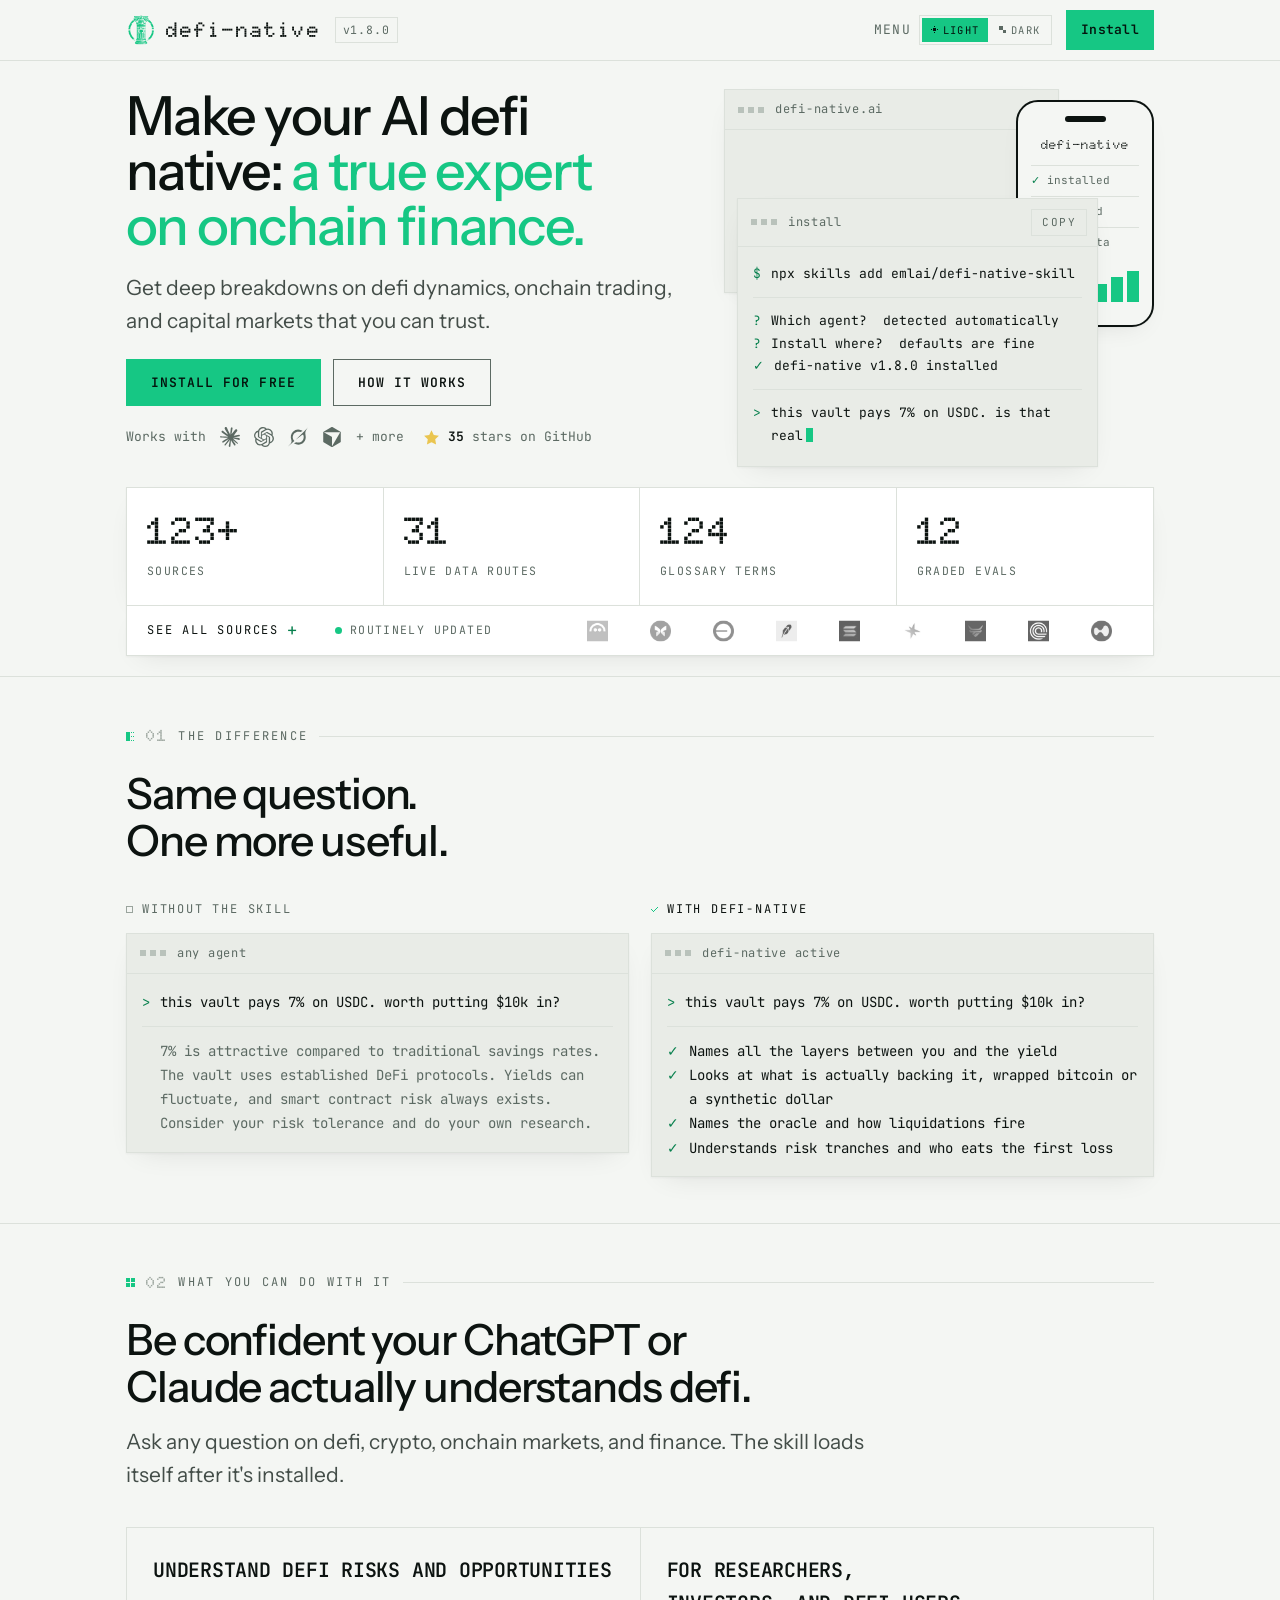
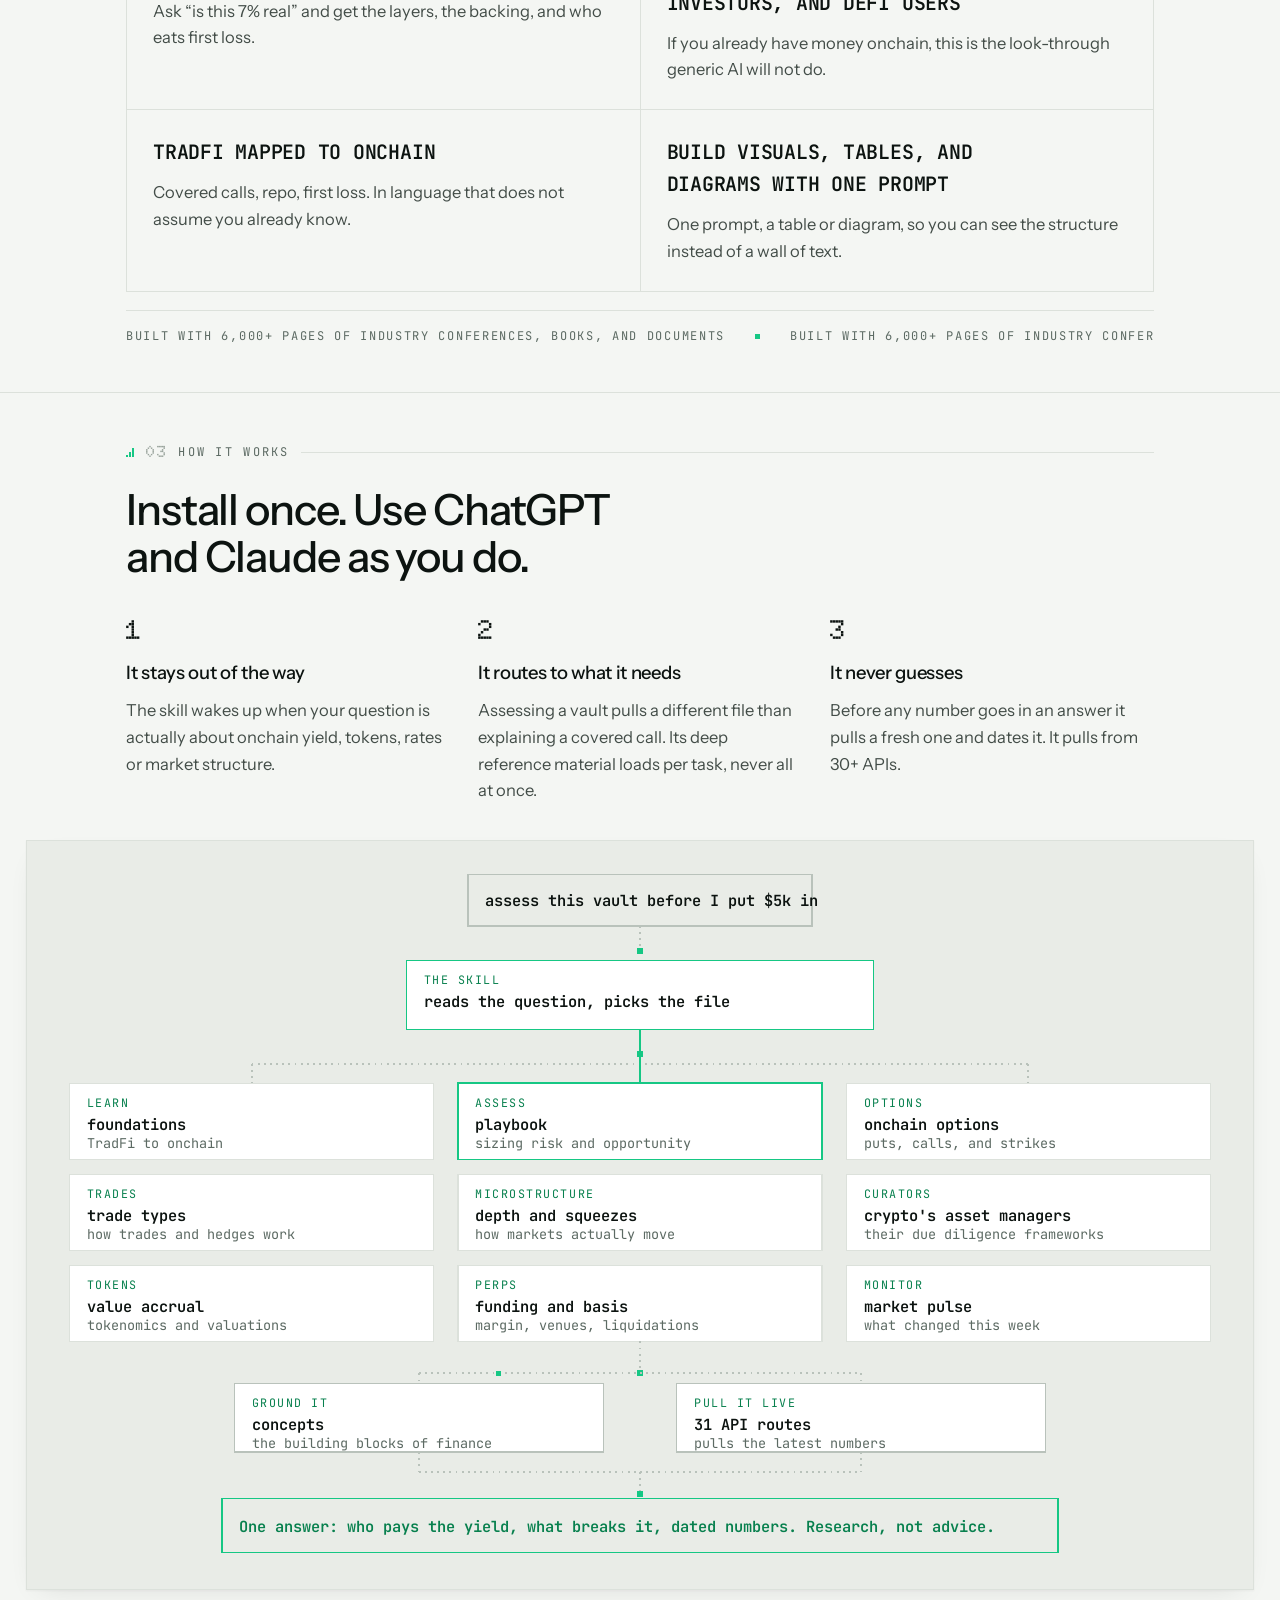
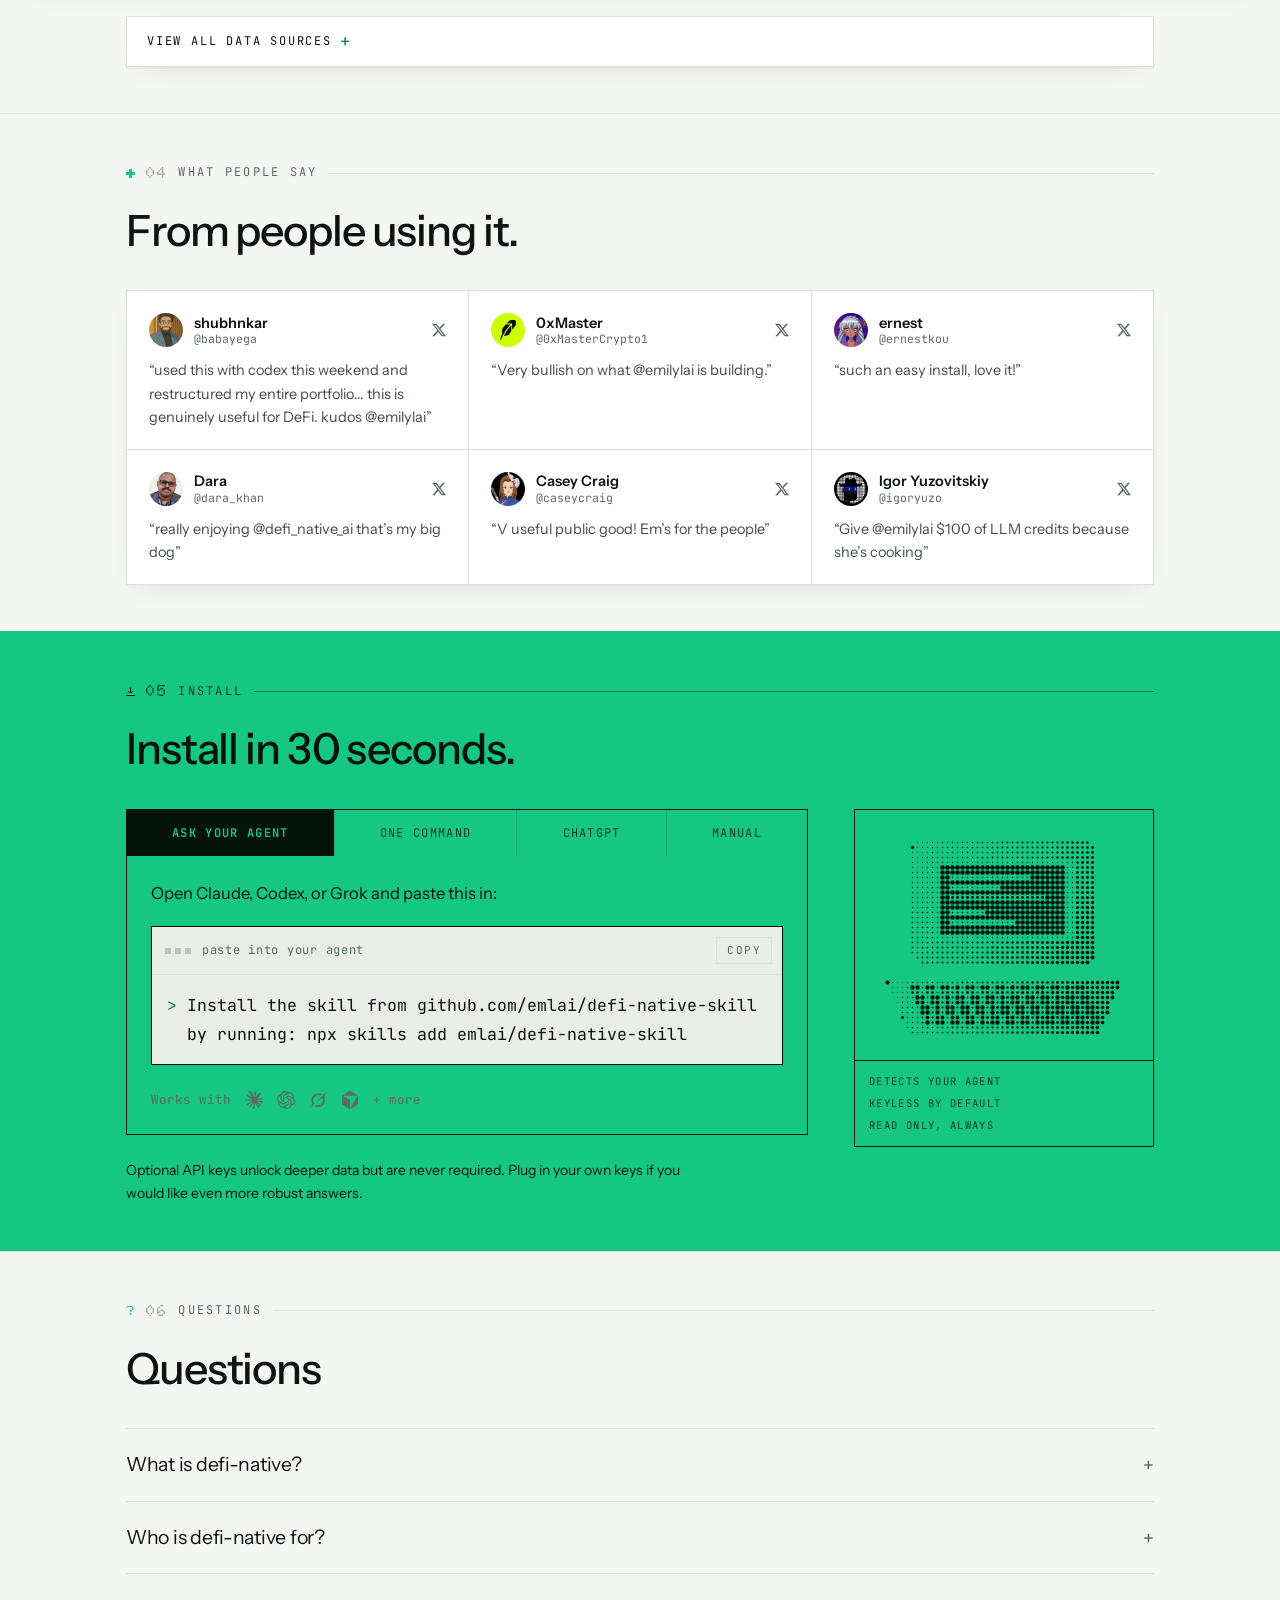
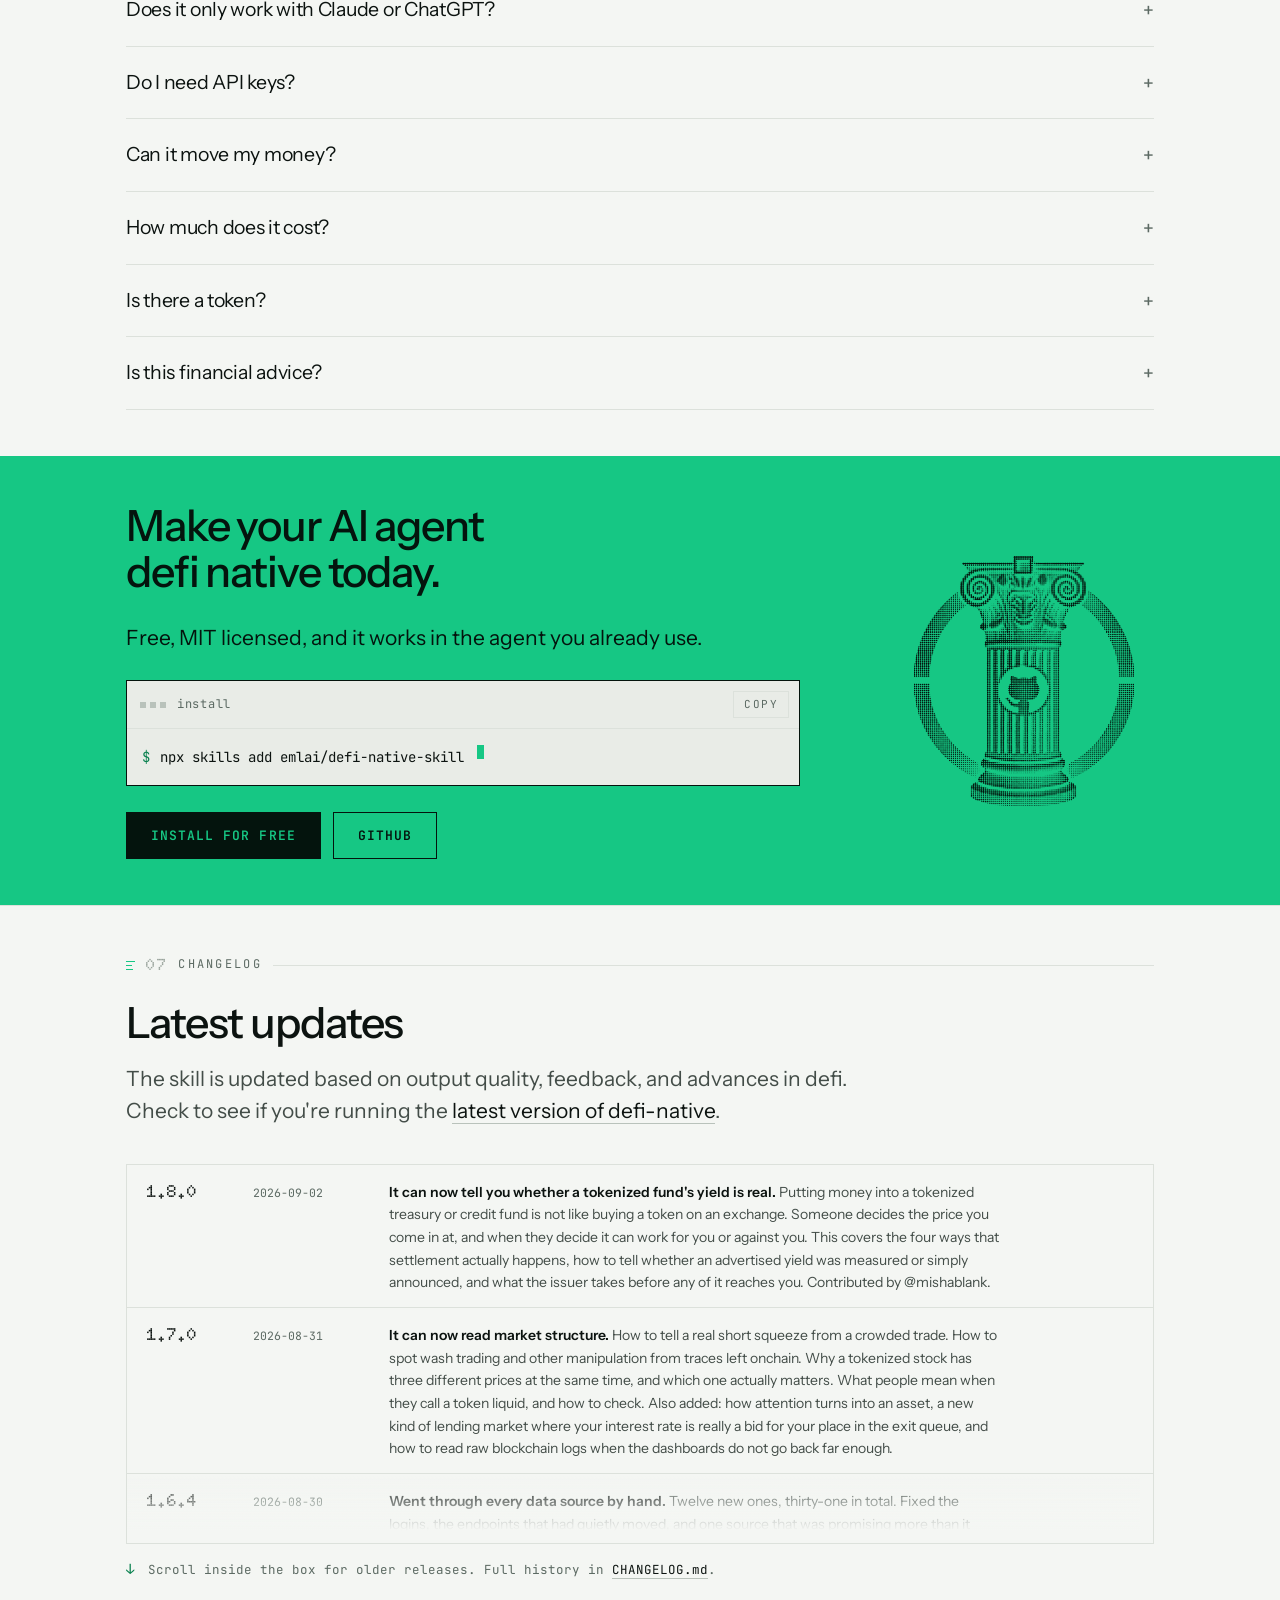
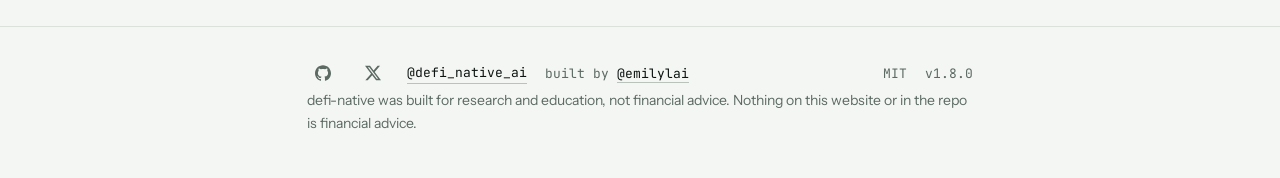
==== site/index.html @ a7ffd4e1 "Site: hero questions swap, benefit cards get their one-liners Typing prompt now cycles: this vault p" ====
<!doctype html>
<html lang="en">
<head>
<meta charset="utf-8">
<meta name="viewport" content="width=device-width, initial-scale=1">
<meta name="color-scheme" content="light dark">
<!-- Google tag (gtag.js) -->
<script async src="https://www.googletagmanager.com/gtag/js?id=G-0Y8X1TGJDD"></script>
<script>
  window.dataLayer = window.dataLayer || [];
  function gtag(){dataLayer.push(arguments);}
  gtag('js', new Date());

  gtag('config', 'G-0Y8X1TGJDD');
</script>

<meta name="theme-color" content="#16C784">
<meta name="description" content="defi-native is a free agent skill that makes any AI an expert on onchain finance and capital markets. It decomposes yield, looks through to real collateral, and dates every number. Works with Claude, Codex, Cursor, Grok and any Agent Skills host.">
<link rel="canonical" href="https://defi-native.ai/">
<link rel="icon" href="assets/favicon-computer.svg" type="image/svg+xml">
<link rel="apple-touch-icon" href="assets/logo-mask-512.png">

<meta property="og:type" content="website">
<meta property="og:url" content="https://defi-native.ai/">
<meta property="og:title" content="defi-native: make your AI a true expert on onchain finance">
<meta property="og:description" content="defi-native is a free agent skill that makes any AI an expert on onchain finance and capital markets. It decomposes yield, looks through to real collateral, and dates every number. Works with Claude, Codex, Cursor, Grok and any Agent Skills host.">
<meta property="og:image" content="https://defi-native.ai/assets/og.png">
<meta property="og:image:width" content="1200">
<meta property="og:image:height" content="630">

<meta name="twitter:card" content="summary_large_image">
<meta name="twitter:site" content="@defi_native_ai">
<meta name="twitter:creator" content="@emilylai">
<meta name="twitter:title" content="defi-native: make your AI a true expert on onchain finance">
<meta name="twitter:description" content="defi-native is a free agent skill that makes any AI an expert on onchain finance and capital markets. It decomposes yield, looks through to real collateral, and dates every number. Works with Claude, Codex, Cursor, Grok and any Agent Skills host.">
<meta name="twitter:image" content="https://defi-native.ai/assets/og.png">

<title>defi-native</title>
<link rel="preconnect" href="https://fonts.googleapis.com">
<link rel="preconnect" href="https://fonts.gstatic.com" crossorigin>
<link rel="stylesheet" href="https://fonts.googleapis.com/css2?family=Doto:wght@600;800;900&family=Instrument+Sans:ital,wght@0,400;0,500;0,600;1,400&family=JetBrains+Mono:wght@400;500;600&display=swap">
</head>
<body>
<link rel="stylesheet" href="assets/site.css?v=274716aa">

<header class="bar" id="top">
  <div class="frame bar-in">
    <a href="#top" class="brand">
      <span class="brandmark" aria-hidden="true"></span>
      <span class="wordmark">defi-native</span>
    </a>
    <span class="vtag num">v1.8.0</span>
    <nav>
      <div class="menu-wrap">
        <button type="button" class="menubtn" aria-expanded="false" aria-controls="sitemenu">Menu</button>
        <div class="menu-panel" id="sitemenu" hidden>
          <a class="mlink" href="#how">About</a>
          <a class="mlink" href="update/">Update</a>
          <a class="mlink" href="#faq">FAQ</a>
          <a class="mlink" href="#faq-token">Token</a>
          <div class="menu-theme"><div class="theme" role="group" aria-label="Colour theme">
        <button type="button" data-theme-set="light" aria-pressed="true" aria-label="Light theme" title="Light theme">
          <svg class="sw" width="7" height="7" viewBox="0 0 7 7" aria-hidden="true" shape-rendering="crispEdges"><rect x="2" y="2" width="3" height="3"></rect><rect x="0" y="3" width="1" height="1"></rect><rect x="6" y="3" width="1" height="1"></rect><rect x="3" y="0" width="1" height="1"></rect><rect x="3" y="6" width="1" height="1"></rect></svg>
          <span class="lbl">Light</span>
        </button>
        <button type="button" data-theme-set="dark" aria-pressed="false" aria-label="Dark theme" title="Dark theme">
          <svg class="sw" width="7" height="7" viewBox="0 0 7 7" aria-hidden="true" shape-rendering="crispEdges"><rect x="0" y="0" width="4" height="4"></rect><rect x="4" y="4" width="3" height="3"></rect></svg>
          <span class="lbl">Dark</span>
        </button>
      </div></div>
          <div class="menu-icons">
          <a href="https://x.com/defi_native_ai" class="iconlink" aria-label="defi-native on X" title="X"><svg viewBox="0 0 24 24" aria-hidden="true"><path d="M18.901 1.153h3.68l-8.04 9.19L24 22.846h-7.406l-5.8-7.584-6.638 7.584H.474l8.6-9.83L0 1.154h7.594l5.243 6.932ZM17.61 20.644h2.039L6.486 3.24H4.298Z"/></svg></a>
          <a href="https://github.com/emlai/defi-native-skill" class="iconlink" aria-label="GitHub repository" title="GitHub"><svg viewBox="0 0 24 24" aria-hidden="true"><path d="M12 .297c-6.63 0-12 5.373-12 12 0 5.303 3.438 9.8 8.205 11.385.6.113.82-.258.82-.577 0-.285-.01-1.04-.015-2.04-3.338.724-4.042-1.61-4.042-1.61C4.422 18.07 3.633 17.7 3.633 17.7c-1.087-.744.084-.729.084-.729 1.205.084 1.838 1.236 1.838 1.236 1.07 1.835 2.809 1.305 3.495.998.108-.776.417-1.305.76-1.605-2.665-.3-5.466-1.332-5.466-5.93 0-1.31.465-2.38 1.235-3.22-.135-.303-.54-1.523.105-3.176 0 0 1.005-.322 3.3 1.23.96-.267 1.98-.399 3-.405 1.02.006 2.04.138 3 .405 2.28-1.552 3.285-1.23 3.285-1.23.645 1.653.24 2.873.12 3.176.765.84 1.23 1.91 1.23 3.22 0 4.61-2.805 5.625-5.475 5.92.42.36.81 1.096.81 2.22 0 1.606-.015 2.896-.015 3.286 0 .315.21.69.825.57C20.565 22.092 24 17.592 24 12.297c0-6.627-5.373-12-12-12"/></svg></a>
          <a href="https://app.uniswap.org/swap?chain=base&amp;outputCurrency=0xAd46308a6f6999BaCc099F3029B77c352E772ba3" class="iconlink" aria-label="Buy $defi-native on Uniswap" title="Buy on Uniswap"><img src="assets/logos/uniswap.png" alt=""></a>
        </div>
        </div>
      </div>
      <div class="theme" role="group" aria-label="Colour theme">
        <button type="button" data-theme-set="light" aria-pressed="true" aria-label="Light theme" title="Light theme">
          <svg class="sw" width="7" height="7" viewBox="0 0 7 7" aria-hidden="true" shape-rendering="crispEdges"><rect x="2" y="2" width="3" height="3"></rect><rect x="0" y="3" width="1" height="1"></rect><rect x="6" y="3" width="1" height="1"></rect><rect x="3" y="0" width="1" height="1"></rect><rect x="3" y="6" width="1" height="1"></rect></svg>
          <span class="lbl">Light</span>
        </button>
        <button type="button" data-theme-set="dark" aria-pressed="false" aria-label="Dark theme" title="Dark theme">
          <svg class="sw" width="7" height="7" viewBox="0 0 7 7" aria-hidden="true" shape-rendering="crispEdges"><rect x="0" y="0" width="4" height="4"></rect><rect x="4" y="4" width="3" height="3"></rect></svg>
          <span class="lbl">Dark</span>
        </button>
      </div>
      <a href="#install" class="cta">Install</a>
    </nav>
  </div>
</header>

<main>

  <!-- ================= HERO ================= -->
  <section class="hero flush">
    <div class="frame hero-grid">
      <div class="hero-copy">
        <h1>Make your AI defi native: <em>a true expert on onchain finance.</em></h1>

        <p class="lede">Get deep breakdowns on defi dynamics, onchain trading, and capital markets that you can trust.</p>

        <div class="cta-row">
          <a href="#install" class="btn">Install for free</a>
          <a href="#compare" class="btn ghost">How it works</a>
        </div>

        <div class="compat compat-row" aria-label="Works with Claude, OpenAI, Grok, Cursor, and more"><span class="compat-lbl">Works with</span><svg viewBox="0 0 24 24" role="img" aria-label="Claude"><title>Claude</title><path d="m4.7144 15.9555 4.7174-2.6471.079-.2307-.079-.1275h-.2307l-.7893-.0486-2.6956-.0729-2.3375-.0971-2.2646-.1214-.5707-.1215-.5343-.7042.0546-.3522.4797-.3218.686.0608 1.5179.1032 2.2767.1578 1.6514.0972 2.4468.255h.3886l.0546-.1579-.1336-.0971-.1032-.0972L6.973 9.8356l-2.55-1.6879-1.3356-.9714-.7225-.4918-.3643-.4614-.1578-1.0078.6557-.7225.8803.0607.2246.0607.8925.686 1.9064 1.4754 2.4893 1.8336.3643.3035.1457-.1032.0182-.0728-.164-.2733-1.3539-2.4467-1.445-2.4893-.6435-1.032-.17-.6194c-.0607-.255-.1032-.4674-.1032-.7285L6.287.1335 6.6997 0l.9957.1336.419.3642.6192 1.4147 1.0018 2.2282 1.5543 3.0296.4553.8985.2429.8318.091.255h.1579v-.1457l.1275-1.706.2368-2.0947.2307-2.6957.0789-.7589.3764-.9107.7468-.4918.5828.2793.4797.686-.0668.4433-.2853 1.8517-.5586 2.9021-.3643 1.9429h.2125l.2429-.2429.9835-1.3053 1.6514-2.0643.7286-.8196.85-.9046.5464-.4311h1.0321l.759 1.1293-.34 1.1657-1.0625 1.3478-.8804 1.1414-1.2628 1.7-.7893 1.36.0729.1093.1882-.0183 2.8535-.607 1.5421-.2794 1.8396-.3157.8318.3886.091.3946-.3278.8075-1.967.4857-2.3072.4614-3.4364.8136-.0425.0304.0486.0607 1.5482.1457.6618.0364h1.621l3.0175.2247.7892.522.4736.6376-.079.4857-1.2142.6193-1.6393-.3886-3.825-.9107-1.3113-.3279h-.1822v.1093l1.0929 1.0686 2.0035 1.8092 2.5075 2.3314.1275.5768-.3218.4554-.34-.0486-2.2039-1.6575-.85-.7468-1.9246-1.621h-.1275v.17l.4432.6496 2.3436 3.5214.1214 1.0807-.17.3521-.6071.2125-.6679-.1214-1.3721-1.9246L14.38 17.959l-1.1414-1.9428-.1397.079-.674 7.2552-.3156.3703-.7286.2793-.6071-.4614-.3218-.7468.3218-1.4753.3886-1.9246.3157-1.53.2853-1.9004.17-.6314-.0121-.0425-.1397.0182-1.4328 1.9672-2.1796 2.9446-1.7243 1.8456-.4128.164-.7164-.3704.0667-.6618.4008-.5889 2.386-3.0357 1.4389-1.882.929-1.0868-.0062-.1579h-.0546l-6.3385 4.1164-1.1293.1457-.4857-.4554.0608-.7467.2307-.2429 1.9064-1.3114Z"/></svg><svg viewBox="0 0 24 24" role="img" aria-label="OpenAI"><title>OpenAI</title><path d="M22.2819 9.8211a5.9847 5.9847 0 0 0-.5157-4.9108 6.0462 6.0462 0 0 0-6.5098-2.9A6.0651 6.0651 0 0 0 4.9807 4.1818a5.9847 5.9847 0 0 0-3.9977 2.9 6.0462 6.0462 0 0 0 .7427 7.0966 5.98 5.98 0 0 0 .511 4.9107 6.051 6.051 0 0 0 6.5146 2.9001A5.9847 5.9847 0 0 0 13.2599 24a6.0557 6.0557 0 0 0 5.7718-4.2058 5.9894 5.9894 0 0 0 3.9977-2.9001 6.0557 6.0557 0 0 0-.7475-7.0729zm-9.022 12.6081a4.4755 4.4755 0 0 1-2.8764-1.0408l.1419-.0804 4.7783-2.7582a.7948.7948 0 0 0 .3927-.6813v-6.7369l2.02 1.1686a.071.071 0 0 1 .038.052v5.5826a4.504 4.504 0 0 1-4.4945 4.4944zm-9.6607-4.1254a4.4708 4.4708 0 0 1-.5346-3.0137l.142.0852 4.783 2.7582a.7712.7712 0 0 0 .7806 0l5.8428-3.3685v2.3324a.0804.0804 0 0 1-.0332.0615L9.74 19.9502a4.4992 4.4992 0 0 1-6.1408-1.6464zM2.3408 7.8956a4.485 4.485 0 0 1 2.3655-1.9728V11.6a.7664.7664 0 0 0 .3879.6765l5.8144 3.3543-2.0201 1.1685a.0757.0757 0 0 1-.071 0l-4.8303-2.7865A4.504 4.504 0 0 1 2.3408 7.872zm16.5963 3.8558L13.1038 8.364 15.1192 7.2a.0757.0757 0 0 1 .071 0l4.8303 2.7913a4.4944 4.4944 0 0 1-.6765 8.1042v-5.6772a.79.79 0 0 0-.407-.667zm2.0107-3.0231l-.142-.0852-4.7735-2.7818a.7759.7759 0 0 0-.7854 0L9.409 9.2297V6.8974a.0662.0662 0 0 1 .0284-.0615l4.8303-2.7866a4.4992 4.4992 0 0 1 6.6802 4.66zM8.3065 12.863l-2.02-1.1638a.0804.0804 0 0 1-.038-.0567V6.0742a4.4992 4.4992 0 0 1 7.3757-3.4537l-.142.0805L8.704 5.459a.7948.7948 0 0 0-.3927.6813zm1.0976-2.3654l2.602-1.4998 2.6069 1.4998v2.9994l-2.5974 1.4997-2.6067-1.4997Z"/></svg><svg viewBox="0 0 24 24" role="img" aria-label="Grok" fill-rule="evenodd"><title>Grok</title><path d="M9.27 15.29l7.978-5.897c.391-.29.95-.177 1.137.272.98 2.369.542 5.215-1.41 7.169-1.951 1.954-4.667 2.382-7.149 1.406l-2.711 1.257c3.889 2.661 8.611 2.003 11.562-.953 2.341-2.344 3.066-5.539 2.388-8.42l.006.007c-.983-4.232.242-5.924 2.75-9.383.06-.082.12-.164.179-.248l-3.301 3.305v-.01L9.267 15.292M7.623 16.723c-2.792-2.67-2.31-6.801.071-9.184 1.761-1.763 4.647-2.483 7.166-1.425l2.705-1.25a7.808 7.808 0 00-1.829-1A8.975 8.975 0 005.984 5.83c-2.533 2.536-3.33 6.436-1.962 9.764 1.022 2.487-.653 4.246-2.34 6.022-.599.63-1.199 1.259-1.682 1.925l7.62-6.815"/></svg><svg viewBox="0 0 24 24" role="img" aria-label="Cursor"><title>Cursor</title><path d="M11.503.131 1.891 5.678a.84.84 0 0 0-.42.726v11.188c0 .3.162.575.42.724l9.609 5.55a1 1 0 0 0 .998 0l9.61-5.55a.84.84 0 0 0 .42-.724V6.404a.84.84 0 0 0-.42-.726L12.497.131a1.01 1.01 0 0 0-.996 0M2.657 6.338h18.55c.263 0 .43.287.297.515L12.23 22.918c-.062.107-.229.064-.229-.06V12.335a.59.59 0 0 0-.295-.51l-9.11-5.257c-.109-.063-.064-.23.061-.23"/></svg><span class="compat-more">+ more</span>
          <a class="stars" href="https://github.com/emlai/defi-native-skill" aria-label="Star history on GitHub">
            <svg viewBox="0 0 24 24" aria-hidden="true"><path d="M12 .587l3.668 7.431 8.2 1.192-5.934 5.787 1.402 8.168L12 19.771l-7.336 3.394 1.402-8.168L.132 9.21l8.2-1.192z"/></svg>
            <span><b class="num" id="gh-stars">35</b> stars on GitHub</span>
          </a>
        </div>
      </div>

      <aside class="hero-visual">
        <div class="scene">
          <div class="browser" aria-hidden="true">
            <div class="b-bar"><span class="term-lights"><i></i><i></i><i></i></span><span class="b-url">defi-native.ai</span></div>
            <div class="b-body">
              <div class="candle-box"><canvas id="candles" aria-label="A pixel candlestick chart"></canvas></div>
              <div class="skel"><i style="width: 58%;"></i><i style="width: 34%;"></i><i style="width: 46%;"></i></div>
            </div>
          </div>
          <div class="phone" aria-hidden="true">
            <div class="p-notch"></div>
            <p class="p-title">defi-native</p>
            <p class="p-row"><span class="k">&check;</span>installed</p>
            <p class="p-row"><span class="k">&check;</span>verified</p>
            <p class="p-row"><span class="k">&check;</span>live data</p>
            <div class="p-spark"><i></i><i></i><i></i><i></i><i></i><i></i><i></i></div>
          </div>
            <div class="term">
              <div class="term-bar">
                <span class="term-lights"><i></i><i></i><i></i></span>
                <span class="term-title">install</span>
                <button type="button" class="copy" data-copy="cmd-hero">Copy</button>
              </div>
              <div class="term-body">
                <p class="tl"><span class="p">$</span><span id="cmd-hero">npx skills add emlai/defi-native-skill</span></p>
                <div class="term-rule"></div>
                <p class="tl"><span class="k">?</span><span>Which agent?  detected automatically</span></p>
                <p class="tl"><span class="k">?</span><span>Install where?  defaults are fine</span></p>
                <p class="tl"><span class="k">&check;</span><span>defi-native v1.8.0 installed</span></p>
                <div class="term-rule"></div>
                <p class="tl wrap typing">
                  <span class="p">&gt;</span>
                  <span class="typed-wrap"><span id="typed" aria-hidden="true"></span><span class="caret" aria-hidden="true"></span></span>
                  <span class="sr-only">Example questions it answers: this vault pays 7% on USDC, is that real; what is actually backing this yield; are onchain options the same as traditional options; and what is actually backing sUSDe.</span>
                </p>
              </div>
            </div>
        </div>
      </aside>
    </div>

    <div class="frame">
      <div class="stats">
        <div class="stat"><div class="v num">123+</div><div class="k">sources</div></div>
        <div class="stat"><div class="v num">31</div><div class="k">live data routes</div></div>
        <div class="stat"><div class="v num">124</div><div class="k">glossary terms</div></div>
        <div class="stat"><div class="v num">12</div><div class="k">graded evals</div></div>
      </div>

      <details class="seeall">
        <summary><span class="sa-label">See all sources</span><span class="live-chip"><i class="live-dot"></i>Routinely updated</span><span class="src-marquee" aria-hidden="true"><span class="src-track"><span class="set"><img src="assets/logos/aave.png" alt=""><img src="assets/logos/morpho.png" alt=""><img src="assets/logos/base.png" alt=""><img src="assets/logos/robinhood.png" alt=""><img src="assets/logos/solana.png" alt=""><img src="assets/logos/spark.png" alt=""><img src="assets/logos/steakhouse.png" alt=""><img src="assets/logos/ondo.png" alt=""><img src="assets/logos/hyperliquid.png" alt=""><img src="assets/logos/ethena.png" alt=""><img src="assets/logos/circle.png" alt=""><img src="assets/logos/securitize.png" alt=""><img src="assets/logos/chainlink.png" alt=""><img src="assets/logos/defillama.png" alt=""></span><span class="set"><img src="assets/logos/aave.png" alt=""><img src="assets/logos/morpho.png" alt=""><img src="assets/logos/base.png" alt=""><img src="assets/logos/robinhood.png" alt=""><img src="assets/logos/solana.png" alt=""><img src="assets/logos/spark.png" alt=""><img src="assets/logos/steakhouse.png" alt=""><img src="assets/logos/ondo.png" alt=""><img src="assets/logos/hyperliquid.png" alt=""><img src="assets/logos/ethena.png" alt=""><img src="assets/logos/circle.png" alt=""><img src="assets/logos/securitize.png" alt=""><img src="assets/logos/chainlink.png" alt=""><img src="assets/logos/defillama.png" alt=""></span></span></span></summary>
        <div class="sw-body">
        <div class="sw-row"><div class="sw-cat">Lending</div><div class="sw-names">Morpho <i>/</i> Aave <i>/</i> Euler <i>/</i> Spark <i>/</i> Compound <i>/</i> Fluid <i>/</i> Silo <i>/</i> Gearbox <i>/</i> Kamino <i>/</i> Liquity V2 <i>/</i> Flex <i>/</i> Term Finance <i>/</i> Loopscale <i>/</i> JustLend</div></div>
        <div class="sw-row"><div class="sw-cat">Curators</div><div class="sw-names">Steakhouse <i>/</i> Gauntlet <i>/</i> Clearstar <i>/</i> MEV Capital <i>/</i> KPK <i>/</i> Sentora <i>/</i> Armitage <i>/</i> Birch Hill <i>/</i> TAU Labs</div></div>
        <div class="sw-row"><div class="sw-cat">Vault infra</div><div class="sw-names">Upshift <i>/</i> Veda <i>/</i> Lagoon <i>/</i> Aera <i>/</i> Enzyme <i>/</i> Yearn <i>/</i> Mellow <i>/</i> Concrete <i>/</i> IPOR</div></div>
        <div class="sw-row"><div class="sw-cat">Real world assets</div><div class="sw-names">Midas <i>/</i> Ondo <i>/</i> Securitize <i>/</i> Franklin Templeton <i>/</i> Superstate <i>/</i> Centrifuge <i>/</i> Grove <i>/</i> Plume <i>/</i> Nest <i>/</i> Spiko <i>/</i> OpenEden <i>/</i> Circle USYC <i>/</i> OnRe <i>/</i> Reserve</div></div>
        <div class="sw-row"><div class="sw-cat">Stablecoins</div><div class="sw-names">Sky <i>/</i> Circle <i>/</i> Ethena <i>/</i> Tether <i>/</i> Resolv <i>/</i> Elixir <i>/</i> Usual <i>/</i> Neutrl <i>/</i> Lido</div></div>
        <div class="sw-row"><div class="sw-cat">Markets</div><div class="sw-names">Pendle <i>/</i> Hyperliquid <i>/</i> Uniswap <i>/</i> Curve <i>/</i> Aerodrome <i>/</i> Derive <i>/</i> Lighter <i>/</i> Maple <i>/</i> GMX <i>/</i> Bebop <i>/</i> Panoptic <i>/</i> Contango <i>/</i> Exponent <i>/</i> 3Jane</div></div>
        <div class="sw-row"><div class="sw-cat">Chains</div><div class="sw-names">Base <i>/</i> Solana <i>/</i> Monad <i>/</i> MegaETH <i>/</i> Robinhood Chain <i>/</i> Flashbots <i>/</i> Titan Builder</div></div>
        <div class="sw-row"><div class="sw-cat">Restaking</div><div class="sw-names">EigenLayer <i>/</i> ether.fi <i>/</i> Symbiotic <i>/</i> Babylon <i>/</i> Kelp</div></div>
        <div class="sw-row"><div class="sw-cat">Bitcoin wrappers</div><div class="sw-names">cbBTC <i>/</i> WBTC <i>/</i> Lombard</div></div>
        <div class="sw-row"><div class="sw-cat">Tokenized equities</div><div class="sw-names">xStocks (Backed) <i>/</i> Alpaca <i>/</i> Robinhood Chain</div></div>
        <div class="sw-row"><div class="sw-cat">Oracles</div><div class="sw-names">Chainlink <i>/</i> Pyth <i>/</i> RedStone <i>/</i> Chronicle <i>/</i> SEDA</div></div>
        <div class="sw-row"><div class="sw-cat">Data</div><div class="sw-names">DefiLlama <i>/</i> vaults.fyi <i>/</i> rwa.xyz <i>/</i> Merkl <i>/</i> Chaos Labs <i>/</i> LlamaRisk <i>/</i> Pharos <i>/</i> Turtle Club</div></div>
          <div class="sw-row"><div class="sw-cat">Academic</div><div class="sw-names">Loss-Versus-Rebalancing (Milionis et al.) <i>/</i> Pump-and-dump research (Kamps &amp; Kleinberg; Dhawan &amp; Putnins) <i>/</i> SEC microcap fraud alerts</div></div>
        <div class="sw-foot"><b>+ many more.</b> New data sources are continually added. Also covered: the ERC-4626 and ERC-7540 vault standards (ethereum.org), staking, agent infrastructure, prime brokers and regulatory primaries.</div>
        
        </div>
      </details>
    </div>
  </section>

  <!-- ================= COMPARE ================= -->
  <section id="compare">
    <div class="frame">
      <div class="eyebrow">
        <svg class="glyph" width="9" height="9" viewBox="0 0 9 9" aria-hidden="true" shape-rendering="crispEdges"><rect x="0" y="0" width="4" height="9"></rect><rect x="5" y="0" width="1" height="1"></rect><rect x="7" y="0" width="1" height="1"></rect><rect x="5" y="4" width="1" height="1"></rect><rect x="7" y="4" width="1" height="1"></rect><rect x="5" y="8" width="1" height="1"></rect><rect x="7" y="8" width="1" height="1"></rect></svg>
        <span class="ix">01</span> The difference <span class="fill"></span>
      </div>

      <div class="head">
        <h2>Same question. <br>One more useful.</h2>
      </div>

      <div class="compare">
        <div>
          <div class="cmp-tag off">
            <svg class="glyph mute" width="7" height="7" viewBox="0 0 7 7" aria-hidden="true" shape-rendering="crispEdges"><rect x="0" y="0" width="7" height="1"></rect><rect x="0" y="6" width="7" height="1"></rect><rect x="0" y="1" width="1" height="5"></rect><rect x="6" y="1" width="1" height="5"></rect></svg>
            Without the skill
          </div>
          <div class="term">
            <div class="term-bar">
              <span class="term-lights"><i></i><i></i><i></i></span>
              <span class="term-title">any agent</span>
            </div>
            <div class="term-body">
              <p class="tl wrap"><span class="p">&gt;</span><span>this vault pays 7% on USDC. worth putting $10k in?</span></p>
              <div class="term-rule"></div>
              <p class="tl wrap soft"><span class="x">&nbsp;</span><span>7% is attractive compared to traditional savings rates. The vault uses established DeFi protocols. Yields can fluctuate, and smart contract risk always exists. Consider your risk tolerance and do your own research.</span></p>
            </div>
          </div>
        </div>

        <div>
          <div class="cmp-tag on">
            <svg class="glyph" width="7" height="7" viewBox="0 0 7 7" aria-hidden="true" shape-rendering="crispEdges"><rect x="0" y="3" width="1" height="1"></rect><rect x="1" y="4" width="1" height="1"></rect><rect x="2" y="5" width="1" height="1"></rect><rect x="3" y="4" width="1" height="1"></rect><rect x="4" y="3" width="1" height="1"></rect><rect x="5" y="2" width="1" height="1"></rect><rect x="6" y="1" width="1" height="1"></rect></svg>
            With defi-native
          </div>
          <div class="term">
            <div class="term-bar">
              <span class="term-lights"><i></i><i></i><i></i></span>
              <span class="term-title">defi-native active</span>
            </div>
            <div class="term-body">
              <p class="tl wrap"><span class="p">&gt;</span><span>this vault pays 7% on USDC. worth putting $10k in?</span></p>
              <div class="term-rule"></div>
              <p class="tl"><span class="k">&check;</span><span>Names all the layers between you and the yield</span></p>
              <p class="tl wrap"><span class="k">&check;</span><span>Looks at what is actually backing it, wrapped bitcoin or a synthetic dollar</span></p>
              <p class="tl wrap"><span class="k">&check;</span><span>Names the oracle and how liquidations fire</span></p>
              <p class="tl wrap"><span class="k">&check;</span><span>Understands risk tranches and who eats the first loss</span></p>
            </div>
          </div>
        </div>
      </div>

      <p class="swipe"><span class="arrow">&#8594;</span> Swipe to compare</p>
    </div>
  </section>

  <!-- ================= CARDS ================= -->
  <section id="does">
    <div class="frame">
      <div class="eyebrow">
        <svg class="glyph" width="9" height="9" viewBox="0 0 9 9" aria-hidden="true" shape-rendering="crispEdges"><rect x="0" y="0" width="4" height="4"></rect><rect x="5" y="0" width="4" height="4"></rect><rect x="0" y="5" width="4" height="4"></rect><rect x="5" y="5" width="4" height="4"></rect></svg>
        <span class="ix">02</span> What you can do with it <span class="fill"></span>
      </div>

      <div class="head">
        <h2>Be confident your ChatGPT or Claude actually understands defi.</h2>
        <p class="lede">Ask any question on defi, crypto, onchain markets, and finance. The skill loads itself after it's installed.</p>
      </div>

      <div class="cards">
        <div class="card">
          <h3>Understand defi risks and opportunities</h3>
          <p>Ask “is this 7% real” and get the layers, the backing, and who eats first loss.</p>
        </div>
        <div class="card">
          <h3>For researchers, investors, and defi users</h3>
          <p>If you already have money onchain, this is the look-through generic AI will not do.</p>
        </div>
        <div class="card">
          <h3>TradFi mapped to onchain</h3>
          <p>Covered calls, repo, first loss. In language that does not assume you already know.</p>
        </div>
        <div class="card">
          <h3>Build visuals, tables, and diagrams with one prompt</h3>
          <p>One prompt, a table or diagram, so you can see the structure instead of a wall of text.</p>
        </div>
      </div>

      <div class="built-marquee" aria-label="Built with 6,000+ pages of industry conferences, books, and documents">
        <span class="bm-track"><span class="set"><span>Built with 6,000+ pages of industry conferences, books, and documents</span><i></i><span>Built with 6,000+ pages of industry conferences, books, and documents</span><i></i></span><span class="set"><span>Built with 6,000+ pages of industry conferences, books, and documents</span><i></i><span>Built with 6,000+ pages of industry conferences, books, and documents</span><i></i></span></span>
      </div>
    </div>
  </section>

  <!-- ================= HOW ================= -->
  <section id="how">
    <div class="frame">
      <div class="eyebrow">
        <svg class="glyph" width="9" height="9" viewBox="0 0 9 9" aria-hidden="true" shape-rendering="crispEdges"><rect x="0" y="7" width="2" height="2"></rect><rect x="3" y="4" width="2" height="5"></rect><rect x="6" y="0" width="2" height="9"></rect></svg>
        <span class="ix">03</span> How it works <span class="fill"></span>
      </div>

      <div class="head">
        <h2>Install once. Use ChatGPT and Claude as you do.</h2>
      </div>

      <div class="trio">
        <div>
          <div class="n">1</div>
          <h4>It stays out of the way</h4>
          <p>The skill wakes up when your question is actually about onchain yield, tokens, rates or market structure.</p>
        </div>
        <div>
          <div class="n">2</div>
          <h4>It routes to what it needs</h4>
          <p>Assessing a vault pulls a different file than explaining a covered call. Its deep reference material loads per task, never all at once.</p>
        </div>
        <div>
          <div class="n">3</div>
          <h4>It never guesses</h4>
          <p>Before any number goes in an answer it pulls a fresh one and dates it. It pulls from 30+ APIs.</p>
        </div>
      </div>

      <p class="swipe"><span class="arrow">&#8594;</span> Swipe for the next step</p>
    </div>

    <div class="wide">
      <div class="sch">
        <svg viewBox="0 0 960 566" role="img" aria-label="Routing diagram: a question enters the skill, routes to one of nine reference files, pulls live data, and returns a decomposed dated answer">
          <g id="sch-g"></g>
        </svg>
      </div>
    </div>

    <div class="frame" style="margin-top: 26px;">
      <details class="seeall">
        <summary>View all data sources</summary>
        <div class="sw-body">
        <div class="sw-row"><div class="sw-cat">Lending</div><div class="sw-names">Morpho <i>/</i> Aave <i>/</i> Euler <i>/</i> Spark <i>/</i> Compound <i>/</i> Fluid <i>/</i> Silo <i>/</i> Gearbox <i>/</i> Kamino <i>/</i> Liquity V2 <i>/</i> Flex <i>/</i> Term Finance <i>/</i> Loopscale <i>/</i> JustLend</div></div>
        <div class="sw-row"><div class="sw-cat">Curators</div><div class="sw-names">Steakhouse <i>/</i> Gauntlet <i>/</i> Clearstar <i>/</i> MEV Capital <i>/</i> KPK <i>/</i> Sentora <i>/</i> Armitage <i>/</i> Birch Hill <i>/</i> TAU Labs</div></div>
        <div class="sw-row"><div class="sw-cat">Vault infra</div><div class="sw-names">Upshift <i>/</i> Veda <i>/</i> Lagoon <i>/</i> Aera <i>/</i> Enzyme <i>/</i> Yearn <i>/</i> Mellow <i>/</i> Concrete <i>/</i> IPOR</div></div>
        <div class="sw-row"><div class="sw-cat">Real world assets</div><div class="sw-names">Midas <i>/</i> Ondo <i>/</i> Securitize <i>/</i> Franklin Templeton <i>/</i> Superstate <i>/</i> Centrifuge <i>/</i> Grove <i>/</i> Plume <i>/</i> Nest <i>/</i> Spiko <i>/</i> OpenEden <i>/</i> Circle USYC <i>/</i> OnRe <i>/</i> Reserve</div></div>
        <div class="sw-row"><div class="sw-cat">Stablecoins</div><div class="sw-names">Sky <i>/</i> Circle <i>/</i> Ethena <i>/</i> Tether <i>/</i> Resolv <i>/</i> Elixir <i>/</i> Usual <i>/</i> Neutrl <i>/</i> Lido</div></div>
        <div class="sw-row"><div class="sw-cat">Markets</div><div class="sw-names">Pendle <i>/</i> Hyperliquid <i>/</i> Uniswap <i>/</i> Curve <i>/</i> Aerodrome <i>/</i> Derive <i>/</i> Lighter <i>/</i> Maple <i>/</i> GMX <i>/</i> Bebop <i>/</i> Panoptic <i>/</i> Contango <i>/</i> Exponent <i>/</i> 3Jane</div></div>
        <div class="sw-row"><div class="sw-cat">Chains</div><div class="sw-names">Base <i>/</i> Solana <i>/</i> Monad <i>/</i> MegaETH <i>/</i> Robinhood Chain <i>/</i> Flashbots <i>/</i> Titan Builder</div></div>
        <div class="sw-row"><div class="sw-cat">Restaking</div><div class="sw-names">EigenLayer <i>/</i> ether.fi <i>/</i> Symbiotic <i>/</i> Babylon <i>/</i> Kelp</div></div>
        <div class="sw-row"><div class="sw-cat">Bitcoin wrappers</div><div class="sw-names">cbBTC <i>/</i> WBTC <i>/</i> Lombard</div></div>
        <div class="sw-row"><div class="sw-cat">Tokenized equities</div><div class="sw-names">xStocks (Backed) <i>/</i> Alpaca <i>/</i> Robinhood Chain</div></div>
        <div class="sw-row"><div class="sw-cat">Oracles</div><div class="sw-names">Chainlink <i>/</i> Pyth <i>/</i> RedStone <i>/</i> Chronicle <i>/</i> SEDA</div></div>
        <div class="sw-row"><div class="sw-cat">Data</div><div class="sw-names">DefiLlama <i>/</i> vaults.fyi <i>/</i> rwa.xyz <i>/</i> Merkl <i>/</i> Chaos Labs <i>/</i> LlamaRisk <i>/</i> Pharos <i>/</i> Turtle Club</div></div>
          <div class="sw-row"><div class="sw-cat">Academic</div><div class="sw-names">Loss-Versus-Rebalancing (Milionis et al.) <i>/</i> Pump-and-dump research (Kamps &amp; Kleinberg; Dhawan &amp; Putnins) <i>/</i> SEC microcap fraud alerts</div></div>
        <div class="sw-foot"><b>+ many more.</b> New data sources are continually added. Also covered: the ERC-4626 and ERC-7540 vault standards (ethereum.org), staking, agent infrastructure, prime brokers and regulatory primaries.</div>
        
        </div>
      </details>
    </div>
  </section>

  <!-- ================= VOICES ================= -->
  <section id="voices">
    <div class="frame">
      <div class="eyebrow">
        <svg class="glyph" width="9" height="9" viewBox="0 0 9 9" aria-hidden="true" shape-rendering="crispEdges"><rect x="0" y="3" width="9" height="3"></rect><rect x="3" y="0" width="3" height="9"></rect></svg>
        <span class="ix">04</span> What people say <span class="fill"></span>
      </div>

      <div class="head">
        <h2>From people using it.</h2>
      </div>

      <div class="voices">
        <div class="voice">
          <span class="v-head"><img src="assets/avatars/babayega.jpg" alt="" loading="lazy"><span class="v-who"><b>shubhnkar</b><i>@babayega</i></span><svg viewBox="0 0 24 24" aria-hidden="true"><path d="M18.901 1.153h3.68l-8.04 9.19L24 22.846h-7.406l-5.8-7.584-6.638 7.584H.474l8.6-9.83L0 1.154h7.594l5.243 6.932ZM17.61 20.644h2.039L6.486 3.24H4.298Z"/></svg></span>
          <p>“used this with codex this weekend and restructured my entire portfolio… this is genuinely useful for DeFi. kudos @emilylai”</p>
        </div>
        <div class="voice">
          <span class="v-head"><img src="assets/avatars/0xMasterCrypto1.png" alt="" loading="lazy"><span class="v-who"><b>0xMaster</b><i>@0xMasterCrypto1</i></span><svg viewBox="0 0 24 24" aria-hidden="true"><path d="M18.901 1.153h3.68l-8.04 9.19L24 22.846h-7.406l-5.8-7.584-6.638 7.584H.474l8.6-9.83L0 1.154h7.594l5.243 6.932ZM17.61 20.644h2.039L6.486 3.24H4.298Z"/></svg></span>
          <p>“Very bullish on what @emilylai is building.”</p>
        </div>
        <div class="voice">
          <span class="v-head"><img src="assets/avatars/ernestkou.jpg" alt="" loading="lazy"><span class="v-who"><b>ernest</b><i>@ernestkou</i></span><svg viewBox="0 0 24 24" aria-hidden="true"><path d="M18.901 1.153h3.68l-8.04 9.19L24 22.846h-7.406l-5.8-7.584-6.638 7.584H.474l8.6-9.83L0 1.154h7.594l5.243 6.932ZM17.61 20.644h2.039L6.486 3.24H4.298Z"/></svg></span>
          <p>“such an easy install, love it!”</p>
        </div>
        <div class="voice">
          <span class="v-head"><img src="assets/avatars/dara_khan.jpg" alt="" loading="lazy"><span class="v-who"><b>Dara</b><i>@dara_khan</i></span><svg viewBox="0 0 24 24" aria-hidden="true"><path d="M18.901 1.153h3.68l-8.04 9.19L24 22.846h-7.406l-5.8-7.584-6.638 7.584H.474l8.6-9.83L0 1.154h7.594l5.243 6.932ZM17.61 20.644h2.039L6.486 3.24H4.298Z"/></svg></span>
          <p>“really enjoying @defi_native_ai that’s my big dog”</p>
        </div>
        <div class="voice">
          <span class="v-head"><img src="assets/avatars/caseycraig.jpg" alt="" loading="lazy"><span class="v-who"><b>Casey Craig</b><i>@caseycraig</i></span><svg viewBox="0 0 24 24" aria-hidden="true"><path d="M18.901 1.153h3.68l-8.04 9.19L24 22.846h-7.406l-5.8-7.584-6.638 7.584H.474l8.6-9.83L0 1.154h7.594l5.243 6.932ZM17.61 20.644h2.039L6.486 3.24H4.298Z"/></svg></span>
          <p>“V useful public good! Em’s for the people”</p>
        </div>
        <div class="voice">
          <span class="v-head"><img src="assets/avatars/igoryuzo.jpg" alt="" loading="lazy"><span class="v-who"><b>Igor Yuzovitskiy</b><i>@igoryuzo</i></span><svg viewBox="0 0 24 24" aria-hidden="true"><path d="M18.901 1.153h3.68l-8.04 9.19L24 22.846h-7.406l-5.8-7.584-6.638 7.584H.474l8.6-9.83L0 1.154h7.594l5.243 6.932ZM17.61 20.644h2.039L6.486 3.24H4.298Z"/></svg></span>
          <p>“Give @emilylai $100 of LLM credits because she’s cooking”</p>
        </div>
      </div>
      <p class="swipe"><span class="arrow">&#8594;</span> Swipe for more</p>
    </div>
  </section>

  <!-- ================= INSTALL ================= -->
  <section id="install" class="field">
    <div class="frame">
      <div class="eyebrow">
        <svg class="glyph" width="9" height="9" viewBox="0 0 9 9" aria-hidden="true" shape-rendering="crispEdges"><rect x="4" y="0" width="1" height="6"></rect><rect x="2" y="4" width="1" height="1"></rect><rect x="3" y="5" width="1" height="1"></rect><rect x="5" y="5" width="1" height="1"></rect><rect x="6" y="4" width="1" height="1"></rect><rect x="0" y="8" width="9" height="1"></rect></svg>
        <span class="ix">05</span> Install <span class="fill"></span>
      </div>

      <div class="head">
        <h2>Install in 30 seconds.</h2>
      </div>

      <div class="field-grid">
        <div>
          <div class="tabs" role="tablist" aria-label="Install method">
            <button type="button" role="tab" aria-selected="true" data-tab="t-ask">Ask your agent</button>
            <button type="button" role="tab" aria-selected="false" data-tab="t-cli">One command</button>
            <button type="button" role="tab" aria-selected="false" data-tab="t-gpt">ChatGPT</button>
            <button type="button" role="tab" aria-selected="false" data-tab="t-man">Manual</button>
          </div>

          <div class="panes">
            <div class="pane" id="t-cli" role="tabpanel">
              <div class="term">
                <div class="term-bar">
                  <span class="term-lights"><i></i><i></i><i></i></span>
                  <span class="term-title">terminal</span>
                  <button type="button" class="copy" data-copy="cmd-cli">Copy</button>
                </div>
                <div class="term-body">
                  <p class="tl"><span class="p">$</span><span id="cmd-cli">npx skills add emlai/defi-native-skill</span></p>
                  <div class="term-rule"></div>
                  <p class="tl"><span class="k">?</span><span>Which agent?  detected automatically</span></p>
                  <p class="tl"><span class="k">?</span><span>Install where?  defaults are fine</span></p>
                  <p class="tl"><span class="k">&check;</span><span>defi-native v1.8.0 installed</span></p>
                  <p class="tl muted"><span class="p">$</span><span>start a new session</span><span class="caret" aria-hidden="true"></span></p>
                </div>
              </div>

              <div class="steps">
                <div class="step">
                  <div class="n">1</div>
                  <h4>Open a terminal, not a chat window</h4>
                  <p>Mac: Cmd+Space, type Terminal, hit Enter. Windows: open PowerShell from the Start menu.</p>
                </div>
                <div class="step">
                  <div class="n">2</div>
                  <h4>Paste the command</h4>
                  <p>It finds your agent and asks where to put things. Take the defaults. If you see <code>command not found: npx</code>, install the LTS build of <a href="https://nodejs.org">Node.js</a> and run it again.</p>
                </div>
                <div class="step">
                  <div class="n">3</div>
                  <h4>Start a new session and ask something</h4>
                  <p>Try &ldquo;what is actually backing sUSDe?&rdquo; The skill loads on its own.</p>
                </div>
              </div>
            </div>

            <div class="pane" id="t-ask" role="tabpanel" data-open="1">
              <p>Open Claude, Codex, or Grok and paste this in:</p>
              <div class="term">
                <div class="term-bar">
                  <span class="term-lights"><i></i><i></i><i></i></span>
                  <span class="term-title">paste into your agent</span>
                  <button type="button" class="copy" data-copy="cmd-ask">Copy</button>
                </div>
                <div class="term-body">
                  <p class="tl wrap"><span class="p">&gt;</span><span id="cmd-ask">Install the skill from github.com/emlai/defi-native-skill by running: npx skills add emlai/defi-native-skill</span></p>
                </div>
              </div>
              <div class="compat compat-row pane-works" aria-label="Works with Claude, OpenAI, Grok, Cursor, and more"><span class="compat-lbl">Works with</span><svg viewBox="0 0 24 24" role="img" aria-label="Claude"><title>Claude</title><path d="m4.7144 15.9555 4.7174-2.6471.079-.2307-.079-.1275h-.2307l-.7893-.0486-2.6956-.0729-2.3375-.0971-2.2646-.1214-.5707-.1215-.5343-.7042.0546-.3522.4797-.3218.686.0608 1.5179.1032 2.2767.1578 1.6514.0972 2.4468.255h.3886l.0546-.1579-.1336-.0971-.1032-.0972L6.973 9.8356l-2.55-1.6879-1.3356-.9714-.7225-.4918-.3643-.4614-.1578-1.0078.6557-.7225.8803.0607.2246.0607.8925.686 1.9064 1.4754 2.4893 1.8336.3643.3035.1457-.1032.0182-.0728-.164-.2733-1.3539-2.4467-1.445-2.4893-.6435-1.032-.17-.6194c-.0607-.255-.1032-.4674-.1032-.7285L6.287.1335 6.6997 0l.9957.1336.419.3642.6192 1.4147 1.0018 2.2282 1.5543 3.0296.4553.8985.2429.8318.091.255h.1579v-.1457l.1275-1.706.2368-2.0947.2307-2.6957.0789-.7589.3764-.9107.7468-.4918.5828.2793.4797.686-.0668.4433-.2853 1.8517-.5586 2.9021-.3643 1.9429h.2125l.2429-.2429.9835-1.3053 1.6514-2.0643.7286-.8196.85-.9046.5464-.4311h1.0321l.759 1.1293-.34 1.1657-1.0625 1.3478-.8804 1.1414-1.2628 1.7-.7893 1.36.0729.1093.1882-.0183 2.8535-.607 1.5421-.2794 1.8396-.3157.8318.3886.091.3946-.3278.8075-1.967.4857-2.3072.4614-3.4364.8136-.0425.0304.0486.0607 1.5482.1457.6618.0364h1.621l3.0175.2247.7892.522.4736.6376-.079.4857-1.2142.6193-1.6393-.3886-3.825-.9107-1.3113-.3279h-.1822v.1093l1.0929 1.0686 2.0035 1.8092 2.5075 2.3314.1275.5768-.3218.4554-.34-.0486-2.2039-1.6575-.85-.7468-1.9246-1.621h-.1275v.17l.4432.6496 2.3436 3.5214.1214 1.0807-.17.3521-.6071.2125-.6679-.1214-1.3721-1.9246L14.38 17.959l-1.1414-1.9428-.1397.079-.674 7.2552-.3156.3703-.7286.2793-.6071-.4614-.3218-.7468.3218-1.4753.3886-1.9246.3157-1.53.2853-1.9004.17-.6314-.0121-.0425-.1397.0182-1.4328 1.9672-2.1796 2.9446-1.7243 1.8456-.4128.164-.7164-.3704.0667-.6618.4008-.5889 2.386-3.0357 1.4389-1.882.929-1.0868-.0062-.1579h-.0546l-6.3385 4.1164-1.1293.1457-.4857-.4554.0608-.7467.2307-.2429 1.9064-1.3114Z"/></svg><svg viewBox="0 0 24 24" role="img" aria-label="OpenAI"><title>OpenAI</title><path d="M22.2819 9.8211a5.9847 5.9847 0 0 0-.5157-4.9108 6.0462 6.0462 0 0 0-6.5098-2.9A6.0651 6.0651 0 0 0 4.9807 4.1818a5.9847 5.9847 0 0 0-3.9977 2.9 6.0462 6.0462 0 0 0 .7427 7.0966 5.98 5.98 0 0 0 .511 4.9107 6.051 6.051 0 0 0 6.5146 2.9001A5.9847 5.9847 0 0 0 13.2599 24a6.0557 6.0557 0 0 0 5.7718-4.2058 5.9894 5.9894 0 0 0 3.9977-2.9001 6.0557 6.0557 0 0 0-.7475-7.0729zm-9.022 12.6081a4.4755 4.4755 0 0 1-2.8764-1.0408l.1419-.0804 4.7783-2.7582a.7948.7948 0 0 0 .3927-.6813v-6.7369l2.02 1.1686a.071.071 0 0 1 .038.052v5.5826a4.504 4.504 0 0 1-4.4945 4.4944zm-9.6607-4.1254a4.4708 4.4708 0 0 1-.5346-3.0137l.142.0852 4.783 2.7582a.7712.7712 0 0 0 .7806 0l5.8428-3.3685v2.3324a.0804.0804 0 0 1-.0332.0615L9.74 19.9502a4.4992 4.4992 0 0 1-6.1408-1.6464zM2.3408 7.8956a4.485 4.485 0 0 1 2.3655-1.9728V11.6a.7664.7664 0 0 0 .3879.6765l5.8144 3.3543-2.0201 1.1685a.0757.0757 0 0 1-.071 0l-4.8303-2.7865A4.504 4.504 0 0 1 2.3408 7.872zm16.5963 3.8558L13.1038 8.364 15.1192 7.2a.0757.0757 0 0 1 .071 0l4.8303 2.7913a4.4944 4.4944 0 0 1-.6765 8.1042v-5.6772a.79.79 0 0 0-.407-.667zm2.0107-3.0231l-.142-.0852-4.7735-2.7818a.7759.7759 0 0 0-.7854 0L9.409 9.2297V6.8974a.0662.0662 0 0 1 .0284-.0615l4.8303-2.7866a4.4992 4.4992 0 0 1 6.6802 4.66zM8.3065 12.863l-2.02-1.1638a.0804.0804 0 0 1-.038-.0567V6.0742a4.4992 4.4992 0 0 1 7.3757-3.4537l-.142.0805L8.704 5.459a.7948.7948 0 0 0-.3927.6813zm1.0976-2.3654l2.602-1.4998 2.6069 1.4998v2.9994l-2.5974 1.4997-2.6067-1.4997Z"/></svg><svg viewBox="0 0 24 24" role="img" aria-label="Grok" fill-rule="evenodd"><title>Grok</title><path d="M9.27 15.29l7.978-5.897c.391-.29.95-.177 1.137.272.98 2.369.542 5.215-1.41 7.169-1.951 1.954-4.667 2.382-7.149 1.406l-2.711 1.257c3.889 2.661 8.611 2.003 11.562-.953 2.341-2.344 3.066-5.539 2.388-8.42l.006.007c-.983-4.232.242-5.924 2.75-9.383.06-.082.12-.164.179-.248l-3.301 3.305v-.01L9.267 15.292M7.623 16.723c-2.792-2.67-2.31-6.801.071-9.184 1.761-1.763 4.647-2.483 7.166-1.425l2.705-1.25a7.808 7.808 0 00-1.829-1A8.975 8.975 0 005.984 5.83c-2.533 2.536-3.33 6.436-1.962 9.764 1.022 2.487-.653 4.246-2.34 6.022-.599.63-1.199 1.259-1.682 1.925l7.62-6.815"/></svg><svg viewBox="0 0 24 24" role="img" aria-label="Cursor"><title>Cursor</title><path d="M11.503.131 1.891 5.678a.84.84 0 0 0-.42.726v11.188c0 .3.162.575.42.724l9.609 5.55a1 1 0 0 0 .998 0l9.61-5.55a.84.84 0 0 0 .42-.724V6.404a.84.84 0 0 0-.42-.726L12.497.131a1.01 1.01 0 0 0-.996 0M2.657 6.338h18.55c.263 0 .43.287.297.515L12.23 22.918c-.062.107-.229.064-.229-.06V12.335a.59.59 0 0 0-.295-.51l-9.11-5.257c-.109-.063-.064-.23.061-.23"/></svg><span class="compat-more">+ more</span></div>
            </div>

            <div class="pane" id="t-gpt" role="tabpanel">
              <p><b>ChatGPT and Codex are different products, and only one of them can install a skill.</b> Codex reads a skills folder on your machine, so the one-command install works there. The ChatGPT chat window has no filesystem, so nothing can be installed into it. You port the skill instead, as a Custom GPT.</p>

              <div class="steps">
                <div class="step">
                  <div class="n">1</div>
                  <h4>Download the skill</h4>
                  <p>Grab the repo as a zip from <a href="https://github.com/emlai/defi-native-skill">GitHub</a> and unzip it, or clone it if you are comfortable with that.</p>
                </div>
                <div class="step">
                  <div class="n">2</div>
                  <h4>Create a Custom GPT</h4>
                  <p>In ChatGPT, open the sidebar, then GPTs, then Create. Give it the name defi-native.</p>
                </div>
                <div class="step">
                  <div class="n">3</div>
                  <h4>Paste the instructions</h4>
                  <p>Copy <code>chatgpt/INSTRUCTIONS.md</code> from the repo into the Instructions box. It is a condensed version of the skill's brain, trimmed to fit the character limit ChatGPT puts on that field.</p>
                </div>
                <div class="step">
                  <div class="n">4</div>
                  <h4>Upload the reference files as Knowledge</h4>
                  <p>Under Knowledge, upload <code>SKILL.md</code>, everything in <code>references/</code>, plus <code>manifest.json</code> and <code>api-routes.json</code>. That is 19 files against ChatGPT's limit of 20. Running <code>python3 scripts/pack_chatgpt.py</code> collects them into one folder for you.</p>
                </div>
                <div class="step">
                  <div class="n">5</div>
                  <h4>Turn on Web Search</h4>
                  <p>Under Capabilities. Without it the skill cannot pull live numbers, and dating every number is half of what it does.</p>
                </div>
              </div>

              <p>A Project works too if you would rather not build a GPT: create one, put the same text in the project instructions and upload the same files. Either way you get the mental models and the discipline. What you do not get is the automatic loading, so say <em>use defi-native</em> when you want it.</p>
            </div>

            <div class="pane" id="t-man" role="tabpanel">
              <p>Clone it and link it in. This is also the install that can keep itself updated.</p>
              <div class="term">
                <div class="term-bar">
                  <span class="term-lights"><i></i><i></i><i></i></span>
                  <span class="term-title">manual install</span>
                  <button type="button" class="copy" data-copy="cmd-man">Copy</button>
                </div>
                <div class="term-body">
                  <p class="tl"><span class="p">$</span><span id="cmd-man">git clone https://github.com/emlai/defi-native-skill.git ~/code/defi-native-skill</span></p>
                  <p class="tl"><span class="p">$</span><span>ln -s ~/code/defi-native-skill ~/.agents/skills/defi-native</span></p>
                </div>
              </div>
              <p><code>~/.agents/skills/</code> is the shared folder most hosts read. Claude Code also reads <code>~/.claude/skills/</code>, so link it into both if you use several agents.</p>
            </div>
          </div>

          <p style="margin-top: 24px; font-size: 14px;">Optional API keys unlock deeper data but are never required. Plug in your own keys if you would like even more robust answers.</p>
        </div>

        <div>
          <div class="machine">
            <canvas id="machine-canvas" aria-label="A halftone illustration of an early desktop computer"></canvas>
            <div class="cap">
              <span>Detects your agent</span>
              <span>Keyless by default</span>
              <span>Read only, always</span>
            </div>
          </div>
        </div>
      </div>
    </div>
  </section>

  <!-- ================= FAQ ================= -->
  <section id="faq">
    <div class="frame">
      <div class="eyebrow">
        <svg class="glyph" width="9" height="9" viewBox="0 0 9 9" aria-hidden="true" shape-rendering="crispEdges"><rect x="1" y="0" width="5" height="1"></rect><rect x="6" y="1" width="1" height="3"></rect><rect x="4" y="4" width="2" height="1"></rect><rect x="4" y="5" width="1" height="1"></rect><rect x="4" y="7" width="1" height="2"></rect><rect x="0" y="1" width="1" height="1"></rect></svg>
        <span class="ix">06</span> Questions <span class="fill"></span>
      </div>

      <div class="head">
        <h2>Questions</h2>
      </div>

      <div class="faq">
        <details>
          <summary>What is defi-native?</summary>
          <div class="a"><p>defi-native is a folder of plain text files you drop into an AI agent to make it expert at one thing: everything onchain finance. It includes specific instructions, reference material, and worked examples. It's free to install and works with any AI.</p></div>
        </details>
        <details>
          <summary>Who is defi-native for?</summary>
          <div class="a">
            <p>defi-native is for:</p>
            <p>1. Anyone who trades onchain and uses defi protocols<br>2. Anyone who wants to learn traditional and onchain finance concepts</p>
          </div>
        </details>
        <details>
          <summary>Does it only work with Claude or ChatGPT?</summary>
          <div class="a"><p>No. Any agent that reads the Agent Skills format: Claude Code, Cursor, Codex, Grok Bot and others.</p><p><a class="btn ghost" href="#install">How to install</a></p></div>
        </details>
        <details>
          <summary>Do I need API keys?</summary>
          <div class="a"><p>No. Everything core runs keyless. Keys buy you deeper data, and the skill will name the one key that would improve the answer in front of you. You can <a href="#install">install in 30 seconds</a>.</p></div>
        </details>
        <details>
          <summary>Can it move my money?</summary>
          <div class="a"><p>No. defi-native was built to help the team understand financial concepts and the latest in defi. It cannot trade for you, does not have access to your wallet, and can never sign, submit or approve a transaction.</p><p>It can be used to help with investment decisions, understanding where the yield comes from, and sizing opportunities.</p></div>
        </details>
        <details>
          <summary>How much does it cost?</summary>
          <div class="a"><p>defi-native is completely free and always will be.</p></div>
        </details>
        <details id="faq-token">
          <summary>Is there a token?</summary>
          <div class="a">
            <p>The <a href="https://bankr.bot/terminal/trade?out=0xad46308a6f6999bacc099f3029b77c352e772ba3&amp;chain=base">Bankr</a> community launched a token based off this AI skill announcement on X. Fees are used to fund the project. Some fees have also been <a href="https://x.com/emilylai/status/2094132631478698379?s=20">airdropped to holders</a>. The defi-native team owns zero tokens.</p>
            <p class="tokenbox">
              <span class="tk">Ticker</span> <b>$defi-native</b>
              <span class="tk">Chain</span> <b>Base</b>
              <span class="tk">Contract</span> <code>0xad46308a6f6999bacc099f3029b77c352e772ba3</code>
            </p>
            <p class="buy-row">
              <a class="buy-btn" href="https://bankr.bot/terminal/trade?out=0xad46308a6f6999bacc099f3029b77c352e772ba3&amp;chain=base"><svg viewBox="0 0 150 150" aria-hidden="true"><path d="M78.3292 71.6875H74.9961V75H78.3292V71.6875Z"/><path d="M111.662 71.6875H108.329V84.9375H104.992V88.25H108.329V98.1875H111.662V88.25H114.983V84.9375H111.662V71.6875Z"/><path d="M124.991 71.6875H121.658V78.3125H118.328V81.625H121.658V98.1875H124.991V81.625H128.321V78.3125H124.991V71.6875Z"/><path d="M124.991 31.9375H108.32V35.25H124.991V31.9375Z"/><path d="M124.993 45.1875H108.324V48.5H124.993V45.1875Z"/><path d="M128.322 38.5625H104.988V41.875H128.322V38.5625Z"/><path d="M74.9972 75H71.6641V78.3125H74.9972V75Z"/><path d="M44.9972 75H41.6641V78.3125H44.9888V81.625H71.662V78.3125H44.9972V75Z"/><path d="M41.6651 71.6875H38.332V75H41.6651V71.6875Z"/><path d="M51.6623 51.8125H44.9961V65.0625H51.6623V51.8125Z"/><path d="M71.6623 51.8125H64.9961V65.0625H71.6623V51.8125Z"/><path d="M78.3296 31.9375H38.3324C30.9696 31.9375 25 37.8702 25 45.1875V84.9375C25 92.2548 30.9696 98.1875 38.3324 98.1875H78.3296C85.6924 98.1875 91.662 92.2548 91.662 84.9375V45.1875C91.662 37.8702 85.6924 31.9375 78.3296 31.9375ZM88.3289 84.9375C88.3289 90.4164 83.8426 94.875 78.3296 94.875H38.3324C32.8195 94.875 28.3331 90.4164 28.3331 84.9375V45.1875C28.3331 39.7086 32.8195 35.25 38.3324 35.25H78.3296C83.8426 35.25 88.3289 39.7086 88.3289 45.1875V84.9375Z"/><path d="M38.3324 111.438H25V114.75H38.3324V111.438Z"/><path d="M134.992 108.125V28.625C134.992 24.9663 132.007 22 128.325 22H21.6662C17.9848 22 15 24.9663 15 28.625V121.375C15 125.034 17.9848 128 21.6662 128H128.325C132.007 128 134.992 125.034 134.992 121.375V108.125ZM18.3331 28.625C18.3331 26.7982 19.828 25.3125 21.6662 25.3125H98.3159V104.813H18.3331V28.625ZM131.659 114.75C131.659 116.577 130.164 118.063 128.325 118.063H21.6662C19.828 118.063 18.3331 116.577 18.3331 114.75V108.125H131.659V114.75ZM131.659 104.813H101.656V25.3125H128.325C130.164 25.3125 131.659 26.7982 131.659 28.625V104.813Z"/></svg>Buy on Bankr</a>
              <a class="buy-btn" href="https://app.uniswap.org/swap?chain=base&amp;outputCurrency=0xAd46308a6f6999BaCc099F3029B77c352E772ba3"><img src="assets/logos/uniswap.png" alt="">Buy on Uniswap</a>
            </p>
            <p>Fees fund the project. Check the contract address before you buy anything. Tickers can be copied; an address cannot.</p>
          </div>
        </details>
        <details>
          <summary>Is this financial advice?</summary>
          <div class="a"><p>No. It produces research, and says so every time. Ask for a pick and you will get one, but only with the full view attached: what has to be true, what breaks it, the total loss case, and the runner up. DeFi has total loss tails and the skill never pretends otherwise.</p></div>
        </details>
      </div>
    </div>
  </section>

  <!-- ================= CLOSE ================= -->
  <section id="close" class="field">
    <div class="frame close-grid">
      <div class="close-copy">
        <h2>Make your AI agent defi native today.</h2>
        <p class="lede">Free, MIT licensed, and it works in the agent you already use.</p>

        <div class="term" style="width: 100%;">
          <div class="term-bar">
            <span class="term-lights"><i></i><i></i><i></i></span>
            <span class="term-title">install</span>
            <button type="button" class="copy" data-copy="cmd-close">Copy</button>
          </div>
          <div class="term-body">
            <p class="tl"><span class="p">$</span><span id="cmd-close">npx skills add emlai/defi-native-skill</span><span class="caret" aria-hidden="true"></span></p>
          </div>
        </div>

        <div class="cta-row" style="margin-bottom: 0;">
          <a href="#install" class="btn">Install for free</a>
          <a href="https://github.com/emlai/defi-native-skill" class="btn ghost">GitHub</a>
        </div>
      </div>

      <div class="close-mark" role="img" aria-label="defi-native mark: a fluted column inside a broken ring"></div>
    </div>
  </section>

  <!-- ================= CHANGELOG ================= -->
  <section id="log">
    <div class="frame">
      <div class="eyebrow">
        <svg class="glyph" width="9" height="9" viewBox="0 0 9 9" aria-hidden="true" shape-rendering="crispEdges"><rect x="0" y="0" width="9" height="1"></rect><rect x="0" y="4" width="6" height="1"></rect><rect x="0" y="8" width="7" height="1"></rect></svg>
        <span class="ix">07</span> Changelog <span class="fill"></span>
      </div>

      <div class="head">
        <h2>Latest updates</h2>
        <p class="lede">The skill is updated based on output quality, feedback, and advances in defi. Check to see if you're running the <a href="update/">latest version of defi-native</a>.</p>
      </div>

      <div class="log-wrap">
      <div class="log">
        <div class="entry current">
          <div class="v num">1.8.0</div><div class="d num">2026-09-02</div>
          <p class="s"><b>It can now tell you whether a tokenized fund's yield is real.</b> Putting money into a tokenized treasury or credit fund is not like buying a token on an exchange. Someone decides the price you come in at, and when they decide it can work for you or against you. This covers the four ways that settlement actually happens, how to tell whether an advertised yield was measured or simply announced, and what the issuer takes before any of it reaches you. Contributed by @mishablank.</p>
        </div>
        <div class="entry">
          <div class="v num">1.7.0</div><div class="d num">2026-08-31</div>
          <p class="s"><b>It can now read market structure.</b> How to tell a real short squeeze from a crowded trade. How to spot wash trading and other manipulation from traces left onchain. Why a tokenized stock has three different prices at the same time, and which one actually matters. What people mean when they call a token liquid, and how to check. Also added: how attention turns into an asset, a new kind of lending market where your interest rate is really a bid for your place in the exit queue, and how to read raw blockchain logs when the dashboards do not go back far enough.</p>
        </div>
        <div class="entry">
          <div class="v num">1.6.4</div><div class="d num">2026-08-30</div>
          <p class="s"><b>Went through every data source by hand.</b> Twelve new ones, thirty-one in total. Fixed the logins, the endpoints that had quietly moved, and one source that was promising more than it could actually answer.</p>
        </div>
        <div class="entry">
          <div class="v num">1.6.3</div><div class="d num">2026-08-30</div>
          <p class="s"><b>Taught it where to look things up.</b> Each kind of question now maps to the right data source, with the common mistakes attached, plus a note on what your own API key would unlock if you have one.</p>
        </div>
        <div class="entry">
          <div class="v num">1.6.2</div><div class="d num">2026-08-30</div>
          <p class="s"><b>No hand-waving in comparisons.</b> Every option it puts in front of you has to show its own numbers, not just the one it recommends. A test enforces it.</p>
        </div>
        <div class="entry">
          <div class="v num">1.6.0</div><div class="d num">2026-08-30</div>
          <p class="s"><b>Options, trades, and how to judge a manager.</b> Three new references: why providing liquidity is really selling an option and what that costs you, how discounted locked-token deals work with three real 2026 examples, and eleven professional curators' published frameworks boiled down to one checklist you can score any manager against.</p>
        </div>
        <div class="entry">
          <div class="v num">1.5.3</div><div class="d num">2026-08-28</div>
          <p class="s"><b>Four different AI models tried to break it.</b> Everything they found got fixed, including a clearinghouse process described in the wrong order and a price that was off by a factor of ten.</p>
        </div>
        <div class="entry">
          <div class="v num">1.5.2</div><div class="d num">2026-08-28</div>
          <p class="s"><b>Caught in real use.</b> One lookup was only returning half of Morpho's vaults, so the skill was silently missing entire sets of positions without saying so.</p>
        </div>
        <div class="entry">
          <div class="v num">1.5.1</div><div class="d num">2026-08-28</div>
          <p class="s"><b>First public release.</b> Tested by running the same questions with and without the skill and comparing, reviewed by independent AI models, and every source checked by hand.</p>
        </div>
      </div>
      </div>

      <p class="log-hint"><span class="arrow">&#8595;</span> Scroll inside the box for older releases. Full history in <a href="https://github.com/emlai/defi-native-skill/blob/main/CHANGELOG.md">CHANGELOG.md</a>.</p>
    </div>
  </section>

  <footer>
    <div class="frame">
      <div class="foot-row">
        <a href="https://github.com/emlai/defi-native-skill" class="iconlink" aria-label="GitHub repository" title="GitHub">
          <svg viewBox="0 0 24 24" aria-hidden="true"><path d="M12 .297c-6.63 0-12 5.373-12 12 0 5.303 3.438 9.8 8.205 11.385.6.113.82-.258.82-.577 0-.285-.01-1.04-.015-2.04-3.338.724-4.042-1.61-4.042-1.61C4.422 18.07 3.633 17.7 3.633 17.7c-1.087-.744.084-.729.084-.729 1.205.084 1.838 1.236 1.838 1.236 1.07 1.835 2.809 1.305 3.495.998.108-.776.417-1.305.76-1.605-2.665-.3-5.466-1.332-5.466-5.93 0-1.31.465-2.38 1.235-3.22-.135-.303-.54-1.523.105-3.176 0 0 1.005-.322 3.3 1.23.96-.267 1.98-.399 3-.405 1.02.006 2.04.138 3 .405 2.28-1.552 3.285-1.23 3.285-1.23.645 1.653.24 2.873.12 3.176.765.84 1.23 1.91 1.23 3.22 0 4.61-2.805 5.625-5.475 5.92.42.36.81 1.096.81 2.22 0 1.606-.015 2.896-.015 3.286 0 .315.21.69.825.57C20.565 22.092 24 17.592 24 12.297c0-6.627-5.373-12-12-12"/></svg>
        </a>
        <a href="https://x.com/defi_native_ai" class="iconlink" aria-label="defi-native on X" title="X">
          <svg viewBox="0 0 24 24" aria-hidden="true"><path d="M18.901 1.153h3.68l-8.04 9.19L24 22.846h-7.406l-5.8-7.584-6.638 7.584H.474l8.6-9.83L0 1.154h7.594l5.243 6.932ZM17.61 20.644h2.039L6.486 3.24H4.298Z"/></svg>
        </a>
        <a href="https://x.com/defi_native_ai">@defi_native_ai</a>
        <span>built by <a href="https://x.com/emilylai">@emilylai</a></span>
        <span class="sp"></span>
        <span>MIT</span>
        <span class="num">v1.8.0</span>
      </div>
      <p class="foot-note">defi-native was built for research and education, not financial advice. Nothing on this website or in the repo is financial advice.</p>
    </div>
  </footer>

</main>

<script src="assets/site.js?v=81ebc871"></script>

</body>
</html>
---- site/assets/site.css ----
/* ============================================================
     defi-native
     Light by default. Dark is opt in through the toggle, which
     stamps data-theme="dark". One green, #16C784, in both themes.
     ============================================================ */

  :root {
    color-scheme: light;

    --ground:  #F4F6F3;
    --sunk:    #E9ECE7;
    --panel:   #FFFFFF;
    --raise:   #FFFFFF;
    --rule:    #DCE1DB;
    --rule-hi: #B9C2BB;
    --ink:     #0C1310;
    --body:    #434D48;
    --dim:     #5C6A63;
    --faint:   #9AA49D;

    --green:     #16C784;
    --green-text: #08804E; /* green as TEXT on light surfaces: 4.59:1 on paper (AA). The candle green stays everywhere else. */
    --on-green:  #04140D;
    --field:     #16C784;
    --field-ink: #04140D;
    /* small mono labels: the brand green only reaches 2.0:1 on this ground,
       so on light they take the ink colour instead of a second green */
    --label:     #0C1310;

    --shadow: 0 1px 2px rgba(12, 19, 16, 0.04), 0 10px 28px -14px rgba(12, 19, 16, 0.12);

    --sans: "Instrument Sans", system-ui, -apple-system, "Helvetica Neue", sans-serif;
    --mono: "JetBrains Mono", ui-monospace, "SF Mono", Menlo, monospace;
    --dot:  "Doto", var(--mono);

    --frame: 1080px;
    --pad: 26px;

    /* the mark as an alpha mask, so CSS tints it to the one green.
       --mark keeps the full halftone for large use. --mark-sm is a thresholded
       silhouette, because a halftone turns to grey haze below about 40px. */
    --mark: url("logo-mask-512.png");
    --mark-sm: url("logo-mask-96.png");
  }

  :root[data-theme="dark"] {
    color-scheme: dark;
    --green-text: #16C784; /* on dark grounds the candle green itself passes (9:1) */

    --ground:  #070A09;
    --sunk:    #040706;
    --panel:   #0B0F0D;
    --raise:   #101512;
    --rule:    #1A211E;
    --rule-hi: #2C3733;
    --ink:     #E9ECE9;
    --body:    #A6AFAA;
    --dim:     #71807A;
    --faint:   #46524E;
    --label:   #16C784;

    --shadow: none;
  }

  * { box-sizing: border-box; }

  body {
    margin: 0;
    background: var(--ground);
    color: var(--body);
    font-family: var(--sans);
    font-size: 17.5px;
    line-height: 1.62;
    -webkit-font-smoothing: antialiased;
    text-rendering: optimizeLegibility;
  }

  .frame { max-width: var(--frame); margin: 0 auto; padding: 0 var(--pad); }
  .wide  { max-width: 1280px; margin: 0 auto; padding: 0 var(--pad); }

  /* ---------- type ---------- */

  h1, h2, h3, h4 { margin: 0; font-weight: 500; text-wrap: balance; color: var(--ink); }

  h1 {
    font-size: clamp(33px, 4.9vw, 54px);
    line-height: 1.02;
    letter-spacing: -0.032em;
    max-width: 21ch;
  }
  h1 em { font-style: normal; color: var(--green); } /* Emily's call: the headline keeps the bright candle green; small green text stays on --green-text */

  h2 {
    font-size: clamp(28px, 3.7vw, 43px);
    line-height: 1.08;
    letter-spacing: -0.026em;
    max-width: 24ch;
  }

  h3 {
    font-family: var(--mono);
    font-size: 12.5px;
    font-weight: 600;
    letter-spacing: 0.14em;
    text-transform: uppercase;
  }

  h4 { font-size: 18.5px; letter-spacing: -0.016em; }

  p { margin: 0; max-width: 62ch; }

  a { color: var(--ink); text-decoration: none; border-bottom: 1px solid var(--rule-hi); transition: color .16s, border-color .16s; }
  a:hover { color: var(--green-text); border-bottom-color: var(--green-text); }
  a:focus-visible, button:focus-visible, summary:focus-visible { outline: 2px solid var(--green); outline-offset: 3px; }
  strong { font-weight: 600; color: var(--ink); }

  .lede { font-size: clamp(18px, 1.7vw, 21px); line-height: 1.55; color: var(--body); max-width: 54ch; }
  .num { font-variant-numeric: tabular-nums; }

  code {
    font-family: var(--mono); font-size: 0.86em;
    color: var(--ink); background: var(--sunk);
    border: 1px solid var(--rule); padding: 1.5px 5px; white-space: nowrap;
  }

  /* ---------- sections ---------- */

  section { padding: 46px 0; border-top: 1px solid var(--rule); }
  section.flush { border-top: 0; }

  .eyebrow {
    display: flex; align-items: center; gap: 11px;
    font-family: var(--mono); font-size: 12px;
    letter-spacing: 0.19em; text-transform: uppercase; color: var(--dim);
    margin-bottom: 22px;
  }
  .eyebrow .fill { flex: 1; height: 1px; background: var(--rule); }
  .eyebrow .ix { font-family: var(--dot); font-weight: 900; font-size: 16px; color: var(--faint); letter-spacing: 0.04em; }

  .glyph { display: block; flex: none; }
  .glyph rect { fill: var(--green); }
  .glyph.mute rect { fill: var(--faint); }

  .head { display: grid; gap: 16px; margin-bottom: 36px; max-width: 62ch; }

  /* ---------- top bar ---------- */

  header.bar {
    position: sticky; top: 0; z-index: 60;
    background: var(--ground);
    border-bottom: 1px solid var(--rule);
  }
  .bar-in { display: flex; align-items: center; gap: 14px; height: 60px; font-family: var(--mono); font-size: 13px; }

  .brand { display: flex; align-items: center; gap: 10px; border: 0; }
  .brandmark {
    width: 30px; height: 30px; flex: none; display: block;
    background: var(--green);
    -webkit-mask-image: var(--mark-sm); mask-image: var(--mark-sm);
    -webkit-mask-size: contain; mask-size: contain;
    -webkit-mask-repeat: no-repeat; mask-repeat: no-repeat;
    -webkit-mask-position: center; mask-position: center;
  }
  .wordmark { font-family: var(--dot); font-weight: 900; font-size: 21px; letter-spacing: 0.05em; color: var(--ink); white-space: nowrap; }
  .brand:hover .wordmark { color: var(--green-text); }
  .vtag { border: 1px solid var(--rule); padding: 3px 7px; color: var(--dim); letter-spacing: 0.08em; font-size: 11.5px; }

  .bar-in nav { margin-left: auto; display: flex; gap: 6px; align-items: center; }
  .bar-in nav a.lnk { border: 0; color: var(--dim); letter-spacing: 0.04em; padding: 9px 8px; }
  .bar-in nav a.lnk:hover { color: var(--ink); }
  .iconlink {
    border: 0; color: var(--dim); display: grid; place-items: center;
    width: 32px; height: 32px; flex: none;
  }
  .iconlink svg { width: 16px; height: 16px; fill: currentColor; display: block; }
  .iconlink:hover { color: var(--green-text); }
  .bar-in nav a.cta {
    border: 0; color: var(--on-green); background: var(--green);
    padding: 9px 15px; font-weight: 600; letter-spacing: 0.02em; margin-left: 8px;
  }
  .bar-in nav a.cta:hover { color: var(--on-green); filter: brightness(1.06); }

  .theme { display: flex; border: 1px solid var(--rule); padding: 2px; gap: 2px; }
  .theme button {
    border: 0; background: transparent; cursor: pointer; padding: 7px 9px;
    font-family: var(--mono); font-size: 10.5px; letter-spacing: 0.12em;
    text-transform: uppercase; color: var(--dim); line-height: 1;
    display: flex; align-items: center; gap: 5px;
  }
  .theme button:hover { color: var(--ink); }
  .theme button[aria-pressed="true"] { background: var(--green); color: var(--on-green); }
  .theme button[aria-pressed="true"] .sw rect { fill: var(--on-green); }
  .theme .sw rect { fill: var(--dim); }

  /* ---------- terminal ---------- */

  .term { border: 1px solid var(--rule); background: var(--sunk); box-shadow: var(--shadow); min-width: 0; }
  .term-bar {
    display: flex; align-items: center; gap: 11px;
    border-bottom: 1px solid var(--rule); padding: 10px 10px 10px 13px;
    font-family: var(--mono); font-size: 12px; color: var(--dim);
  }
  .term-lights { display: flex; gap: 4px; flex: none; }
  .term-lights i { width: 6px; height: 6px; background: var(--rule-hi); display: block; }
  .term-title { letter-spacing: 0.06em; white-space: nowrap; overflow: hidden; text-overflow: ellipsis; }
  .copy {
    margin-left: auto; flex: none; border: 1px solid var(--rule); background: transparent;
    color: var(--dim); font-family: var(--mono); font-size: 11px;
    letter-spacing: 0.13em; text-transform: uppercase; padding: 7px 10px;
    cursor: pointer; line-height: 1; transition: background .16s, color .16s, border-color .16s;
  }
  .copy:hover { background: var(--green); color: var(--on-green); border-color: var(--green); }

  .term-body { padding: 16px 15px; font-family: var(--mono); font-size: 14px; line-height: 1.72; overflow-x: auto; min-width: 0; }
  .tl { display: flex; gap: 10px; white-space: pre; margin: 0; max-width: none; color: var(--ink); }
  .tl .p { color: var(--green-text); user-select: none; flex: none; }
  .tl .k { color: var(--green-text); user-select: none; flex: none; }
  .tl .x { color: var(--faint); user-select: none; flex: none; }
  .tl.muted, .tl.muted .p { color: var(--dim); }
  .tl.soft { color: var(--dim); }
  .tl.wrap { white-space: pre-wrap; }
  .term-rule { height: 1px; background: var(--rule); margin: 12px 0; }
  /* reserve two lines so deleting and retyping never shifts the panel */
  .tl.typing { min-height: 48px; align-items: flex-start; }
  .typed-wrap { min-width: 0; }
  .sr-only {
    position: absolute; width: 1px; height: 1px; padding: 0; margin: -1px;
    overflow: hidden; clip: rect(0 0 0 0); white-space: nowrap; border: 0;
  }
  .caret {
    display: inline-block; width: 7px; height: 14px; background: var(--green);
    vertical-align: -2px; margin-left: 3px; animation: blink 1.05s steps(2, start) infinite;
  }
  @keyframes blink { to { opacity: 0; } }

  /* ---------- file card ---------- */

  .file { border: 1px solid var(--rule); background: var(--panel); box-shadow: var(--shadow); min-width: 0; }
  .file-head {
    display: flex; align-items: center; gap: 11px;
    border-bottom: 1px solid var(--rule); padding: 10px 13px;
    font-family: var(--mono); font-size: 12.5px;
  }
  .file-head .path { color: var(--ink); }
  .file-head .kind { color: var(--dim); font-size: 10.5px; letter-spacing: 0.13em; text-transform: uppercase; }
  .file pre { margin: 0; padding: 16px 15px; overflow-x: auto; min-width: 0; font-family: var(--mono); font-size: 13.5px; line-height: 1.68; color: var(--body); }
  .file pre .c { color: var(--dim); }
  .file pre .y { color: var(--green-text); }
  .file pre .s { color: var(--ink); }

  /* ---------- hero ---------- */

  .hero { padding: 28px 0 20px; }
  .hero-grid {
    display: grid; grid-template-columns: minmax(0, 1fr) 430px;
    gap: 52px; align-items: start; margin-bottom: 20px;
  }
  .hero h1 { margin-bottom: 18px; }
  .hero .lede { margin-bottom: 22px; }

  .cta-row { display: flex; flex-wrap: wrap; gap: 12px; margin-bottom: 20px; }
  .btn {
    border: 1px solid var(--green); background: var(--green); color: var(--on-green);
    font-family: var(--mono); font-size: 13px; letter-spacing: 0.08em; text-transform: uppercase;
    font-weight: 600; padding: 16px 24px; cursor: pointer; flex: none;
    display: inline-flex; align-items: center; gap: 9px; line-height: 1;
  }
  .btn:hover { filter: brightness(1.06); color: var(--on-green); border-color: var(--green); }
  .btn.ghost { background: transparent; color: var(--ink); border-color: var(--dim); }
  .btn.ghost:hover { border-color: var(--green-text); color: var(--green-text); filter: none; }

  .compat {
    font-family: var(--mono); font-size: 13px; line-height: 1.7;
    color: var(--dim); max-width: 54ch;
  }
  .compat-row { display: flex; align-items: center; gap: 14px; flex-wrap: wrap; row-gap: 14px; max-width: none; }
  .compat-row svg { width: 20px; height: 20px; fill: currentColor; display: block; }
  .compat-row .stars { margin-left: 6px; }

  /* hero visual: the install prompt, over a pixel candle chart */
  .hero-visual { border: 0; background: transparent; box-shadow: none; }

  /* hero scene: browser + phone + the code window in front */
  .scene { position: relative; aspect-ratio: 100 / 88; }
  .scene .browser {
    position: absolute; left: 0; top: 0; width: 78%; height: 54%;
    background: var(--sunk); border: 1px solid var(--rule); box-shadow: var(--shadow);
    display: flex; flex-direction: column; z-index: 1;
  }
  .b-bar {
    display: flex; align-items: center; gap: 11px; flex: none;
    border-bottom: 1px solid var(--rule); padding: 10px 13px;
    font-family: var(--mono); font-size: 12px; color: var(--dim);
  }
  .b-url { letter-spacing: 0.06em; }
  .b-body { flex: 1; display: flex; flex-direction: column; min-height: 0; }
  .b-body .candle-box { border-top: 0; flex: 1; min-height: 0; }
  .b-body #candles { height: 100%; }
  .skel { padding: 12px 14px 14px; display: grid; gap: 8px; flex: none; }
  .skel i { display: block; height: 7px; background: var(--rule); }
  .scene .phone {
    position: absolute; right: 0; top: 3%; width: 32%; height: 60%;
    background: var(--ground); border: 2px solid var(--ink); border-radius: 22px;
    box-shadow: var(--shadow); z-index: 2; padding: 12px 13px 0; overflow: hidden;
  }
  .p-notch { width: 38%; height: 6px; background: var(--ink); border-radius: 3px; margin: 2px auto 12px; }
  .p-title {
    font-family: var(--dot); font-weight: 800; font-size: 13px; color: var(--ink);
    text-align: center; margin-bottom: 10px; white-space: nowrap;
  }
  .p-row {
    font-family: var(--mono); font-size: 11px; color: var(--dim);
    display: flex; gap: 7px; align-items: baseline; padding: 6px 0;
    border-top: 1px solid var(--rule);
  }
  .p-row .k { color: var(--green-text); flex: none; }
  .p-spark { display: flex; gap: 4px; align-items: flex-end; height: 34px; margin-top: 10px; }
  .p-spark i { flex: 1; background: var(--green); display: block; }
  .p-spark i:nth-child(1) { height: 30%; } .p-spark i:nth-child(2) { height: 45%; }
  .p-spark i:nth-child(3) { height: 38%; } .p-spark i:nth-child(4) { height: 60%; }
  .p-spark i:nth-child(5) { height: 52%; } .p-spark i:nth-child(6) { height: 74%; }
  .p-spark i:nth-child(7) { height: 92%; }
  .scene .term {
    position: absolute; left: 3%; bottom: 0; width: 84%; z-index: 3;
    border: 1px solid var(--rule); box-shadow: var(--shadow); background: var(--sunk);
  }
  .scene .term .tl { font-size: 13px; }
  .p-row { white-space: nowrap; overflow: hidden; }
  .candle-box { position: relative; border-top: 1px solid var(--rule); }
  #candles { display: block; width: 100%; height: 168px; }

  /* ---------- stats and the sources disclosure ---------- */

  .stats { display: grid; grid-template-columns: repeat(4, minmax(0, 1fr)); border: 1px solid var(--rule); border-bottom: 0; background: var(--panel); box-shadow: var(--shadow); }
  .stat { padding: 24px 20px; border-right: 1px solid var(--rule); }
  .stat:last-child { border-right: 0; }
  .stat .v { font-family: var(--dot); font-weight: 900; font-size: 38px; line-height: 1; letter-spacing: 0.02em; color: var(--ink); font-variant-numeric: tabular-nums; }
  .stat .k { font-family: var(--mono); font-size: 11.5px; letter-spacing: 0.12em; text-transform: uppercase; color: var(--dim); margin-top: 12px; }

  .seeall { border: 1px solid var(--rule); background: var(--panel); box-shadow: var(--shadow); }
  .seeall > summary {
    cursor: pointer; list-style: none; padding: 15px 20px;
    display: flex; align-items: center; gap: 10px;
    font-family: var(--mono); font-size: 12px; letter-spacing: 0.15em;
    text-transform: uppercase; color: var(--label);
  }
  .seeall > summary::-webkit-details-marker { display: none; }
  .seeall > summary::after { content: "+"; font-size: 17px; line-height: 1; color: var(--green-text); margin-left: -2px; }
  .seeall[open] > summary::after { content: "\2212"; color: var(--green-text); }
  .seeall > summary:hover { color: var(--ink); }
  .sw-body { border-top: 1px solid var(--rule); }
  .sw-row {
    display: grid; grid-template-columns: 150px minmax(0, 1fr); gap: 8px 22px;
    padding: 14px 20px; border-bottom: 1px solid var(--rule);
  }
  .sw-cat {
    font-family: var(--mono); font-size: 12px; letter-spacing: 0.12em;
    text-transform: uppercase; color: var(--label); padding-top: 3px;
  }
  .sw-names { font-family: var(--mono); font-size: 14px; line-height: 1.8; color: var(--body); }
  .sw-names i { font-style: normal; color: var(--faint); padding: 0 3px; }
  .sw-foot {
    padding: 15px 20px; font-family: var(--mono); font-size: 13px;
    line-height: 1.7; color: var(--dim);
  }
  .sw-foot b { color: var(--label); font-weight: 600; }

  /* ---------- compare ---------- */

  .compare { display: grid; grid-template-columns: repeat(2, minmax(0, 1fr)); gap: 22px; }
  .cmp-tag {
    display: flex; align-items: center; gap: 9px; margin-bottom: 13px;
    font-family: var(--mono); font-size: 12px; letter-spacing: 0.15em; text-transform: uppercase;
  }
  .cmp-tag.off { color: var(--dim); }
  .cmp-tag.on { color: var(--label); }

  /* ---------- cards ---------- */

  .cards { display: grid; grid-template-columns: repeat(2, minmax(0, 1fr)); gap: 1px; background: var(--rule); border: 1px solid var(--rule); }
  .card { background: var(--ground); padding: 26px; display: grid; gap: 11px; align-content: start; }
  .card p { font-size: 16.5px; max-width: 42ch; }
  .card .ask {
    font-family: var(--mono); font-size: 14px; color: var(--ink);
    line-height: 1.55; order: -1;
  }
  .card .ask::before { content: "> "; color: var(--green-text); font-weight: 700; }

  .trio { display: grid; grid-template-columns: repeat(3, minmax(0, 1fr)); gap: 28px; }
  .trio .n { font-family: var(--dot); font-weight: 900; font-size: 27px; color: var(--label); line-height: 1; margin-bottom: 15px; }
  .trio h4 { margin-bottom: 9px; }
  .trio p { font-size: 16.5px; }

  /* ---------- schematic ---------- */

  .sch { max-width: 100%; overflow-x: auto; border: 1px solid var(--rule); background: var(--sunk); padding: 26px 22px; box-shadow: var(--shadow); }
  .sch svg { display: block; min-width: 880px; width: 100%; max-width: 1180px; height: auto; }
  .sch svg.sch-mobile { min-width: 0; max-width: 430px; margin-inline: auto; }
  @media (min-width: 960px) { .sch svg { margin-inline: auto; } }
  .sch text.t { font-family: var(--mono); font-size: 12.5px; font-weight: 600; }
  .sch text.s { font-family: var(--mono); font-size: 11px; }
  .sch text.g { font-family: var(--mono); font-size: 9.5px; letter-spacing: 0.13em; }

  /* ---------- tabs ---------- */

  .tabs { display: flex; flex-wrap: wrap; gap: 0; border: 1px solid var(--rule); border-bottom: 0; }
  .tabs button {
    flex: 1 1 auto; border: 0; border-right: 1px solid var(--rule); background: transparent;
    color: var(--dim); font-family: var(--mono); font-size: 12px; letter-spacing: 0.11em;
    text-transform: uppercase; padding: 15px 16px; cursor: pointer; white-space: nowrap;
  }
  .tabs button:last-child { border-right: 0; }
  .tabs button:hover { color: var(--ink); }
  .tabs button[aria-selected="true"] { background: var(--green); color: var(--on-green); font-weight: 600; }
  .panes { border: 1px solid var(--rule); border-top: 0; background: var(--panel); box-shadow: var(--shadow); }
  .pane { padding: 24px 24px; display: none; gap: 20px; }
  .pane[data-open="1"] { display: grid; grid-template-columns: minmax(0, 1fr); }
  .pane p { font-size: 16.5px; }

  /* ---------- steps ---------- */

  .steps { display: grid; gap: 0; }
  .step { display: grid; grid-template-columns: 36px minmax(0, 1fr); gap: 5px 17px; padding: 18px 0; border-bottom: 1px solid var(--rule); }
  .step:last-child { border-bottom: 0; }
  .step .n { font-family: var(--dot); font-weight: 900; font-size: 20px; color: var(--label); line-height: 1.35; }
  .step p { grid-column: 2; font-size: 16.5px; }

  /* ---------- green field ---------- */

  .field { background: var(--field); border-top: 1px solid var(--field); }
  .field, .field p, .field .lede, .field h2, .field h4 { color: var(--field-ink); }
  .field .eyebrow, .field .eyebrow .ix { color: #0D3B2A; }
  .field .eyebrow .fill { background: #0F7A54; }
  .field .eyebrow .glyph rect { fill: var(--field-ink); }
  .field a { color: var(--field-ink); border-bottom-color: #0D6A49; }
  .field a:hover { color: var(--field-ink); border-bottom-color: var(--field-ink); }
  .field code { background: var(--field-ink); border-color: var(--field-ink); color: #EAF6EF; }
  .field .step { border-bottom-color: #21A874; }
  .field .step .n { color: var(--field-ink); }
  .field .tabs { border-color: var(--field-ink); }
  .field .tabs button { border-right-color: #21A874; color: #0D3B2A; }
  .field .tabs button:hover { color: var(--field-ink); }
  .field .tabs button[aria-selected="true"] { background: var(--field-ink); color: var(--field); }
  .field .panes { border-color: var(--field-ink); background: transparent; box-shadow: none; }

  .field .term { border-color: var(--field-ink); background: var(--sunk); box-shadow: none; }
  .field .term .tl { color: var(--ink); }
  .field .term .tl.muted, .field .term .tl.soft { color: var(--dim); }
  .field .term .tl .p, .field .term .tl .k { color: var(--green-text); }
  .field .term-bar { color: var(--dim); border-bottom-color: var(--rule); }
  .field .term-lights i { background: var(--rule-hi); }
  .field .copy { color: var(--dim); border-color: var(--rule); }
  .field .copy:hover { background: var(--green); color: var(--on-green); border-color: var(--green); }

  .field-grid { display: grid; grid-template-columns: minmax(0, 1fr) 300px; gap: 46px; align-items: start; }
  .machine { border: 1px solid var(--field-ink); position: sticky; top: 84px; }
  #machine-canvas { display: block; width: 100%; height: 250px; }
  .machine .cap {
    border-top: 1px solid var(--field-ink); padding: 12px 14px;
    font-family: var(--mono); font-size: 10.5px; letter-spacing: 0.13em;
    text-transform: uppercase; color: #0D3B2A; display: grid; gap: 5px;
  }

  /* ---------- changelog ---------- */

  /* the changelog is a window, not the whole list. macOS hides overlay
     scrollbars until you touch them, so this one is drawn explicitly and
     always present: overflow-y scroll, not auto. */
  .log-wrap { position: relative; }
  .log {
    border: 1px solid var(--rule);
    max-height: 440px;
    overflow-y: scroll;
  }
  /* Chrome and Safari honour these ONLY while the standard scrollbar-color is
     unset, and styling them is also what stops macOS using an overlay bar that
     hides until touched. So they stay here alone. */
  .log::-webkit-scrollbar { width: 14px; }
  .log::-webkit-scrollbar-track { background: var(--sunk); border-left: 1px solid var(--rule); }
  .log::-webkit-scrollbar-thumb { background: var(--dim); border: 2px solid var(--sunk); min-height: 44px; }
  .log::-webkit-scrollbar-thumb:hover { background: var(--ink); }
  /* Firefox has no such pseudo-elements, so it gets the standard properties */
  @supports not selector(::-webkit-scrollbar) {
    .log { scrollbar-width: auto; scrollbar-color: var(--dim) var(--sunk); }
  }

  /* content visibly continues under the fade, and the fade lifts at the end */
  .log-wrap::after {
    content: ""; position: absolute; left: 1px; right: 14px; bottom: 1px; height: 68px;
    background: linear-gradient(to top, var(--ground) 18%, transparent);
    pointer-events: none; transition: opacity .18s;
  }
  .log-wrap.at-end::after { opacity: 0; }

  .log .entry { padding-left: 20px; padding-right: 20px; }

  .log-hint {
    margin-top: 14px; font-family: var(--mono); font-size: 12.5px;
    line-height: 1.6; color: var(--dim); max-width: none;
  }
  .log-hint .arrow { color: var(--green-text); font-size: 14px; margin-right: 6px; }
  .entry { display: grid; grid-template-columns: 82px 112px minmax(0, 1fr); gap: 6px 24px; padding: 16px 0; border-bottom: 1px solid var(--rule); align-items: baseline; }
  .entry .v { font-family: var(--dot); font-weight: 900; font-size: 20px; color: var(--ink); font-variant-numeric: tabular-nums; }
  .entry.current .v { color: var(--label); }
  .entry .d { font-family: var(--mono); font-size: 12.5px; color: var(--dim); font-variant-numeric: tabular-nums; }
  .entry .s { font-size: 16.5px; max-width: 64ch; }
  .entry .s b { color: var(--ink); font-weight: 600; }

  /* ---------- faq ---------- */

  .faq details { border-bottom: 1px solid var(--rule); }
  .faq details:first-child { border-top: 1px solid var(--rule); }
  .faq summary {
    cursor: pointer; list-style: none; padding: 20px 0;
    display: flex; gap: 16px; align-items: baseline;
    font-size: 19.5px; color: var(--ink); letter-spacing: -0.014em;
  }
  .faq summary::-webkit-details-marker { display: none; }
  .faq summary::after { content: "+"; margin-left: auto; font-family: var(--mono); color: var(--dim); font-size: 18px; line-height: 1; }
  .faq details[open] summary::after { content: "\2212"; color: var(--green-text); }
  .faq summary:hover { color: var(--green-text); }
  .faq .a { padding: 0 0 22px 0; font-size: 16.5px; display: grid; gap: 13px; }
  .tokenbox {
    display: flex; flex-wrap: wrap; align-items: baseline; gap: 8px 14px;
    border: 1px solid var(--rule); background: var(--panel);
    padding: 14px 16px; font-family: var(--mono); font-size: 14px; max-width: none;
  }
  .tokenbox .tk {
    font-size: 10.5px; letter-spacing: 0.14em; text-transform: uppercase; color: var(--dim);
  }
  .tokenbox b { font-weight: 600; }
  .tokenbox code { font-size: 12.5px; word-break: break-all; white-space: normal; }

  /* ---------- closing ---------- */

  .close-grid { display: grid; grid-template-columns: minmax(0, 1fr) 300px; gap: 54px; align-items: center; }
  .close-copy { display: grid; gap: 26px; justify-items: start; }
  .close-mark {
    width: 100%; max-width: 260px; aspect-ratio: 1 / 1; margin-left: auto;
    background: var(--green);
    -webkit-mask-image: var(--mark); mask-image: var(--mark);
    -webkit-mask-size: contain; mask-size: contain;
    -webkit-mask-repeat: no-repeat; mask-repeat: no-repeat;
    -webkit-mask-position: center; mask-position: center;
  }

  footer { border-top: 1px solid var(--rule); padding: 30px 0 44px; display: grid; gap: 18px; }
  .foot-row { display: flex; flex-wrap: wrap; gap: 18px; align-items: center; font-family: var(--mono); font-size: 13px; color: var(--dim); }
  .foot-row .sp { flex: 1; }
  .foot-note { font-size: 14px; color: var(--dim); max-width: 74ch; }

  .trio { margin-bottom: 36px; }
  .swipe { display: none; }
  .mob-only { display: none; }

  @media (prefers-reduced-motion: reduce) { *, *::before, *::after { animation: none !important; transition: none !important; } }

  @media (max-width: 900px) {
    :root { --pad: 18px; }
    section { padding: 34px 0; }
    .head { margin-bottom: 26px; }
    .eyebrow { margin-bottom: 18px; }

    /* Tall stacks are what makes this page long on a phone. The two comparison
       terminals and the three steps become one horizontal track each, snapped,
       bleeding to the screen edge so it is obvious they move. */
    .compare, .trio {
      grid-template-columns: none;
      grid-auto-flow: column;
      grid-auto-columns: 86%;
      gap: 12px;
      overflow-x: auto;
      overscroll-behavior-x: contain;
      -webkit-overflow-scrolling: touch;
      scroll-snap-type: x mandatory;
      margin-inline: calc(var(--pad) * -1);
      padding: 0 var(--pad) 10px;
      scroll-padding-left: var(--pad);
    }
    .compare > *, .trio > * { scroll-snap-align: start; min-width: 0; }
    .trio { margin-bottom: 20px; }
    .trio .n { margin-bottom: 10px; }

    .swipe {
      display: flex; align-items: center; gap: 8px; margin-top: 4px;
      font-family: var(--mono); font-size: 12px; color: var(--dim);
    }
    .swipe .arrow { color: var(--green-text); font-size: 14px; }

    /* four headlines, nothing else: the section header already explains it */
    .cards { grid-template-columns: repeat(2, minmax(0, 1fr)); }
    .card { padding: 18px 16px; }
    .card p { display: none; }
    .card h3 { font-size: 12px; letter-spacing: 0.08em; line-height: 1.45; }

    /* a horizontal scrollbar you can actually see and grab inside code boxes */
    .term-body, .file pre { overflow-y: hidden; -webkit-overflow-scrolling: touch; overscroll-behavior-x: contain; }
    .term-body::-webkit-scrollbar, .file pre::-webkit-scrollbar { height: 9px; }
    .term-body::-webkit-scrollbar-track, .file pre::-webkit-scrollbar-track { background: var(--rule); }
    .term-body::-webkit-scrollbar-thumb, .file pre::-webkit-scrollbar-thumb { background: var(--dim); }

    /* the routing diagram: smaller, with its labels scaled up to stay legible */
    .sch { padding: 16px 12px; }
    .sch svg { min-width: 760px; }
    .sch text.t { font-size: 14px; }
    .sch text.s { font-size: 12px; }
    .sch text.g { font-size: 11px; }

    /* Nothing hidden on a phone. Horizontal scroll inside a vertically
       scrolling page is a gesture fight, so long lines wrap instead. The Copy
       button still hands over the exact text. */
    .tl, .file pre { white-space: pre-wrap; word-break: break-word; }
    .term-body, .file pre { overflow-x: visible; }

    /* decoration and repetition come out */
    .machine { display: none; }
    .demo-only { display: none; }
    #candles { height: 104px; }
    .mark-box { padding: 20px 0 16px; }
    .mark-box .mark { width: 96px; height: 96px; }

    /* tighter vertical rhythm throughout */
    .stat { padding: 16px 14px; }
    .stat .v { font-size: 31px; }
    .stat .k { font-size: 11px; margin-top: 8px; }
    .log { max-height: 320px; }
    .log .entry { padding: 13px 16px; }
    .faq summary { padding: 15px 0; font-size: 17px; }
    .faq .a { padding-bottom: 16px; font-size: 16px; }
    .step { padding: 14px 0; }
    .pane { padding: 20px 16px; }
    .close-mark { max-width: 140px; }
    .close-copy { gap: 20px; }
    .desk-only { display: none; }
    .mob-only { display: block; }
    .term-body { font-size: 13px; }
    .file pre { font-size: 12.5px; }
    .hero { padding: 32px 0 44px; }
    .hero-grid { grid-template-columns: minmax(0, 1fr); gap: 34px; margin-bottom: 30px; }
    #candles { height: 136px; }
    .field-grid, .close-grid { grid-template-columns: minmax(0, 1fr); }
    .stats { grid-template-columns: repeat(2, minmax(0, 1fr)); }
    .stat:nth-child(2) { border-right: 0; }
    .stat:nth-child(1), .stat:nth-child(2) { border-bottom: 1px solid var(--rule); }
    .sw-row { grid-template-columns: minmax(0, 1fr); gap: 6px; padding: 15px 16px; }
    .seeall > summary, .sw-foot { padding: 15px 16px; }
    .entry { grid-template-columns: 74px 1fr; }
    .entry .s { grid-column: 1 / -1; }
    .machine { position: static; }
    .bar-in nav a.lnk { display: none; }
    .bar-in { gap: 10px; }
    .close-mark { margin: 0 auto; max-width: 200px; }
    .btn { padding: 15px 20px; }
  }

  /* iPhone SE and similar: the bar overshoots by a few pixels otherwise */
  @media (max-width: 360px) {
    .wordmark { font-size: 16.5px; }
    .brandmark { width: 21px; height: 21px; }
    .bar-in nav a.cta { padding: 8px 10px; font-size: 12px; }
    .theme button { padding: 7px 6px; }
    .bar-in { gap: 8px; }
  }

  @media (max-width: 620px) {
    .hero-visual { display: none; }
    .sch { padding: 18px 12px; }
    .compat-row .stars { flex-basis: 100%; margin-left: 0; }
    .vtag { display: none; }
    .theme .lbl { display: none; }
    .theme button { padding: 7px 7px; }
    .wordmark { font-size: 18px; letter-spacing: 0.03em; }
    .brandmark { width: 24px; height: 24px; }
    .brand { gap: 8px; }
    .bar-in nav a.cta { padding: 9px 12px; margin-left: 4px; }
    /* nowrap on the wordmark plus five controls does not fit 360px. The
       GitHub and X links are in the footer too, so they come out here. */
  }

  /* ============ menu ============ */
  .menu-wrap { position: relative; }
  .menubtn {
    font-family: var(--mono); font-size: 13px; letter-spacing: 0.09em;
    text-transform: uppercase; color: var(--dim);
    background: none; border: 0; padding: 6px 2px; cursor: pointer;
  }
  .menubtn:hover, .menubtn[aria-expanded="true"] { color: var(--green-text); }
  .menu-panel {
    position: absolute; right: -8px; top: calc(100% + 14px);
    min-width: 224px; z-index: 70; padding: 6px 0 2px;
    background: var(--panel); border: 1px solid var(--rule); box-shadow: var(--shadow);
  }
  .menu-panel .mlink {
    display: block; padding: 12px 20px; border: 0;
    font-family: var(--mono); font-size: 13px; letter-spacing: 0.09em; text-transform: uppercase;
    color: var(--ink);
  }
  .menu-panel .mlink:hover { color: var(--green-text); }
  .menu-icons {
    display: flex; align-items: center; gap: 20px;
    padding: 14px 20px 12px; margin-top: 6px; border-top: 1px solid var(--rule);
  }
  .menu-icons .iconlink svg { width: 17px; height: 17px; }

  .compat-lbl, .compat-more { font-family: var(--mono); font-size: 13px; color: var(--dim); white-space: nowrap; }

  /* menu theme row: bar toggle moves into the menu on small screens */
  .menu-theme { display: none; padding: 12px 20px 2px; }
  @media (max-width: 620px) {
    .bar-in nav > .theme { display: none; }
    .menu-theme { display: block; }
    .menu-theme .lbl { display: inline; }
  }

  /* ============ github stars trust signal ============ */
  .stars {
    display: inline-flex; align-items: center; gap: 9px;
    font-family: var(--mono); font-size: 13px; color: var(--dim); border: 0;
  }
  .stars svg { width: 15px; height: 15px; fill: #EAC54F; flex: none; }
  .stars b { color: var(--ink); font-weight: 600; }
  .stars:hover span { color: var(--green-text); }



  /* ============ source logo marquee (stats bar) ============ */
  .seeall > summary { display: flex; align-items: center; }
  .seeall > summary .sa-label { order: 0; flex: none; }
  .seeall > summary::after { order: 1; }
  .seeall > summary { position: relative; }
  /* absolutely positioned so it never depends on Safari honoring flex on
     summary; pointer-events off so taps still toggle the disclosure */
  .src-marquee {
    position: absolute; top: 50%; transform: translateY(-50%);
    left: 460px; right: 18px; overflow: hidden; pointer-events: none;
  }
  .src-track { display: flex; width: max-content; animation: srcmarq 38s linear infinite; }
  .src-track .set { display: flex; align-items: center; gap: 42px; padding-right: 42px; }
  .src-track img { width: 21px; height: 21px; display: block; filter: grayscale(1); opacity: 0.62; }
  @media (hover: hover) and (pointer: fine) {
    .seeall:hover .src-track { animation-play-state: paused; }
  }
  :root[data-theme="dark"] .src-track img { filter: grayscale(1) invert(1); opacity: 0.5; }
  @media (prefers-color-scheme: dark) {
    :root:not([data-theme="light"]) .src-track img { filter: grayscale(1) invert(1); opacity: 0.5; }
  }
  @keyframes srcmarq { to { transform: translateX(-50%); } }

  /* ============ live status chip ============ */
  .live-chip {
    order: 2; flex: none; display: inline-flex; align-items: center; gap: 8px;
    margin-left: 26px; font-family: var(--mono); font-size: 11.5px;
    letter-spacing: 0.12em; text-transform: uppercase; color: var(--dim);
    white-space: nowrap;
  }
  .live-dot {
    width: 7px; height: 7px; border-radius: 50%; background: var(--green);
    display: block; animation: livepulse 2.2s ease-in-out infinite;
  }
  @media (max-width: 620px) { .src-marquee { left: 200px; } }
  @keyframes livepulse {
    0%, 100% { opacity: 1; box-shadow: 0 0 0 0 rgba(22, 199, 132, 0.45); }
    50% { opacity: 0.55; box-shadow: 0 0 0 5px rgba(22, 199, 132, 0); }
  }
  @media (max-width: 620px) { .live-chip { display: none; } }

  /* ============ touch ergonomics (phones): 40px+ hit areas, visual scale unchanged.
     Lives at the end of the file so it outranks the appended component blocks. ============ */
  @media (max-width: 620px) {
    .menubtn { padding: 12px 8px; margin: -6px -2px; }
    .copy { padding: 11px 13px; }
    .iconlink { width: 44px; height: 44px; margin: -6px; }
    .compat-row .stars { padding: 8px 0; margin: -4px 0; }
    .tokenbox .tk { font-size: 11px; }
  }

  /* headline-only capability cards */
  .cards .card h3 { font-size: clamp(17px, 1.55vw, 22px); letter-spacing: -0.012em; }

  /* works-with row inside the install pane */
  .pane-works { margin-top: 4px; }
  .pane-works .compat-lbl, .pane-works .compat-more { font-size: 12.5px; }
  .pane-works svg { width: 18px; height: 18px; }

  /* the changelog, quieter */
  .log { max-height: 380px; }
  .entry { padding: 13px 0; }
  .entry .v { font-size: 17px; }
  .entry .d { font-size: 11.5px; }
  .entry .s { font-size: 14px; max-width: 68ch; }

  /* ============ built-with text marquee (under the benefit cards) ============ */
  .built-marquee { overflow: hidden; margin-top: 18px; border-top: 1px solid var(--rule); padding-top: 16px; }
  .bm-track { display: flex; width: max-content; animation: srcmarq 46s linear infinite; }
  .bm-track .set { display: flex; align-items: center; gap: 30px; padding-right: 30px; }
  .bm-track span span, .bm-track .set > span {
    font-family: var(--mono); font-size: 12px; letter-spacing: 0.14em;
    text-transform: uppercase; color: var(--dim); white-space: nowrap;
  }
  .bm-track i { width: 5px; height: 5px; background: var(--green); display: block; flex: none; }

  /* ============ the end card on the green field ============ */
  .field .btn { background: var(--field-ink); color: var(--field); border-color: var(--field-ink); }
  .field .btn:hover { filter: none; opacity: 0.92; color: var(--field); }
  .field .btn.ghost { background: transparent; color: var(--field-ink); border-color: var(--field-ink); }
  .field .btn.ghost:hover { color: var(--field-ink); border-color: var(--field-ink); opacity: 0.8; }
  .field .close-mark { background: var(--field-ink); }

  /* ============ buy buttons in the token FAQ ============ */
  .buy-row { display: flex; flex-wrap: wrap; gap: 12px; margin: 4px 0 14px; }
  .buy-btn {
    display: inline-flex; align-items: center; gap: 9px;
    border: 1px solid var(--rule); background: var(--panel);
    padding: 11px 16px; font-family: var(--mono); font-size: 13px;
    letter-spacing: 0.08em; text-transform: uppercase; color: var(--ink);
  }
  .buy-btn:hover { border-color: var(--green-text); color: var(--green-text); }
  .buy-btn svg { width: 17px; height: 17px; fill: currentColor; flex: none; }
  .buy-btn img { width: 17px; height: 17px; flex: none; border-radius: 50%; filter: grayscale(1); }
  .buy-btn:hover img { filter: none; }

  .menu-icons .iconlink img { width: 17px; height: 17px; border-radius: 50%; filter: grayscale(1); }
  .menu-icons .iconlink:hover img { filter: none; }

  /* ============ voices: real posts from X ============ */
  .voices { display: grid; grid-template-columns: repeat(3, minmax(0, 1fr)); gap: 1px; background: var(--rule); border: 1px solid var(--rule); box-shadow: var(--shadow); }
  .voice { background: var(--panel); padding: 22px 22px 20px; display: grid; gap: 12px; align-content: start; border: 0; }

  .v-head { display: flex; align-items: center; gap: 11px; }
  .v-head img { width: 34px; height: 34px; border-radius: 50%; flex: none; }

  .v-head svg { width: 14px; height: 14px; fill: var(--dim); margin-left: auto; flex: none; }
  .v-who { display: grid; line-height: 1.3; min-width: 0; }
  .v-who b { font-weight: 600; color: var(--ink); font-size: 14.5px; white-space: nowrap; overflow: hidden; text-overflow: ellipsis; }
  .v-who i { font-style: normal; font-family: var(--mono); font-size: 11.5px; color: var(--dim); }
  .voice p { font-size: 14.5px; line-height: 1.6; color: var(--body); display: -webkit-box; -webkit-line-clamp: 5; -webkit-box-orient: vertical; overflow: hidden; }
  @media (max-width: 900px) { .voices { grid-template-columns: repeat(2, minmax(0, 1fr)); } }
  @media (max-width: 620px) {
    .voices {
      grid-template-columns: none;
      grid-auto-flow: column;
      grid-auto-columns: 84%;
      overflow-x: auto;
      overscroll-behavior-x: contain;
      -webkit-overflow-scrolling: touch;
      scroll-snap-type: x mandatory;
      scroll-padding-left: 1px;
    }
    .voices .voice { scroll-snap-align: start; min-width: 0; }
  }
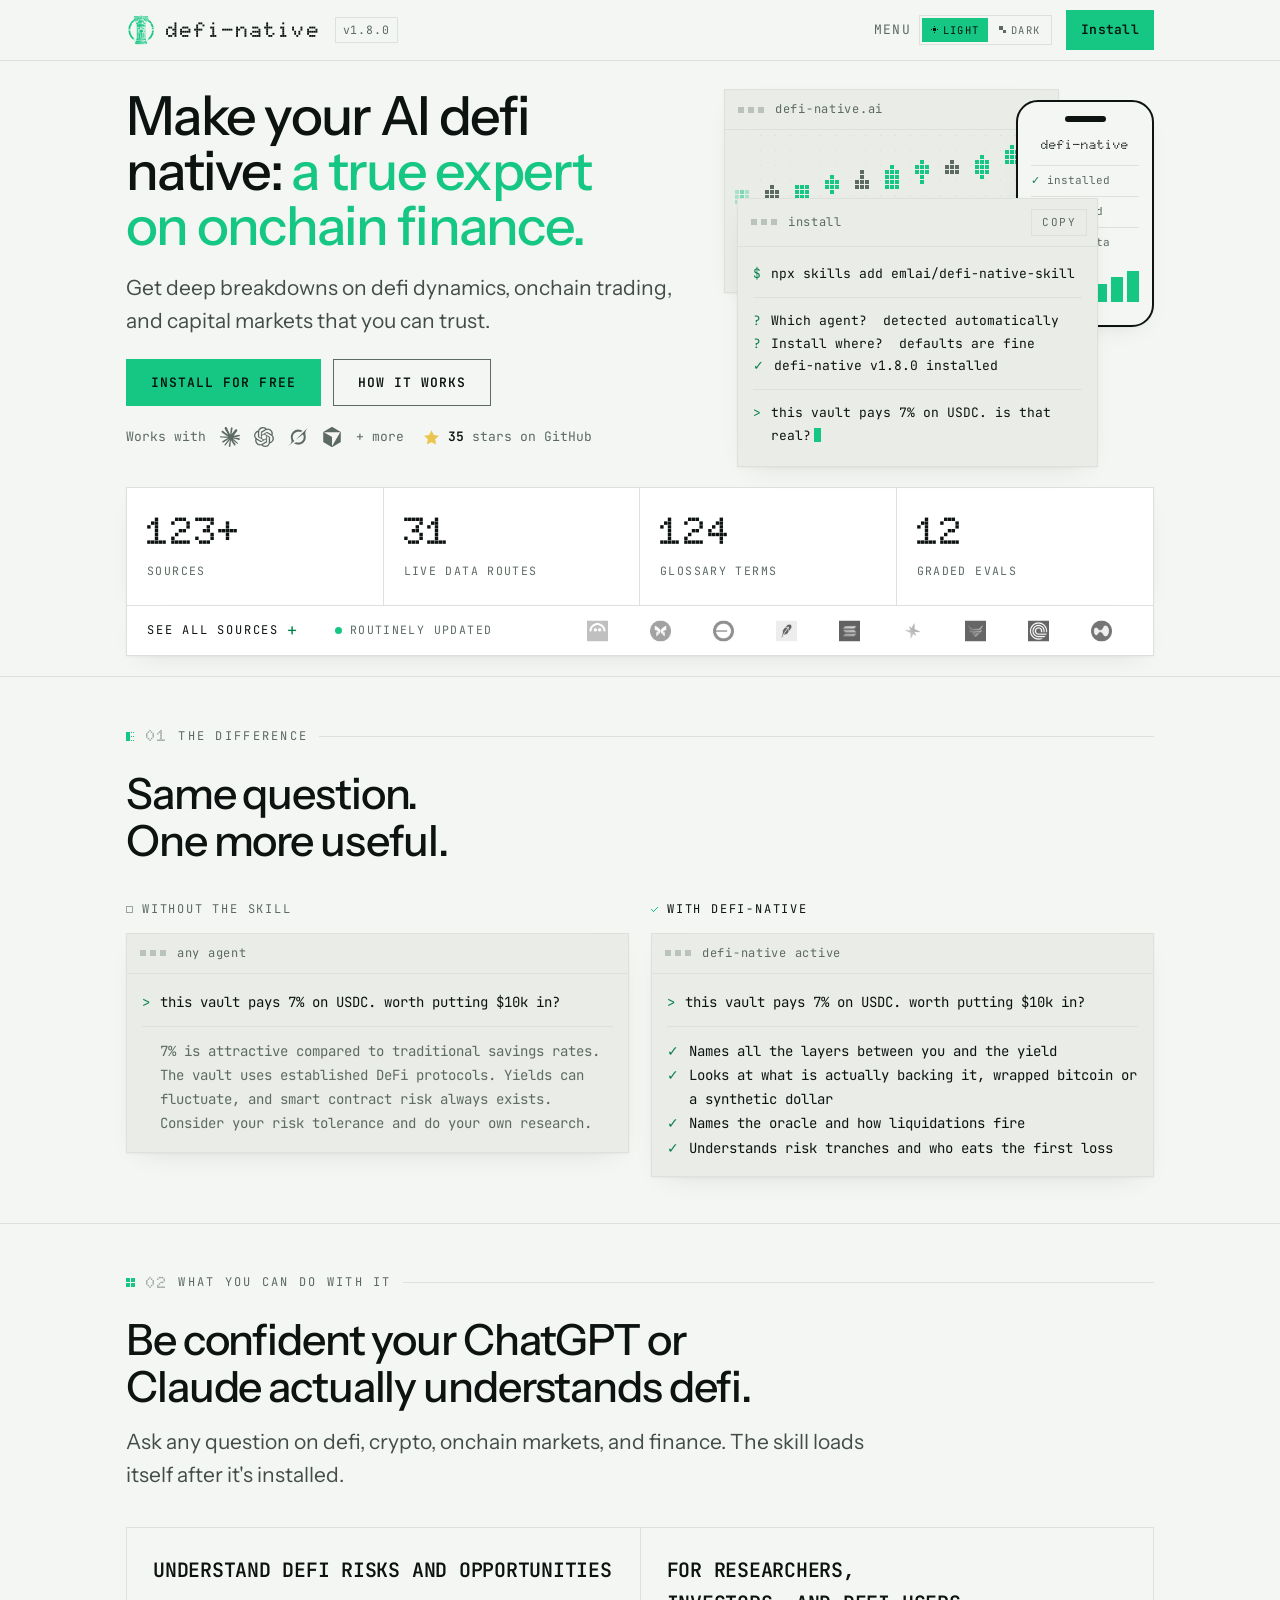
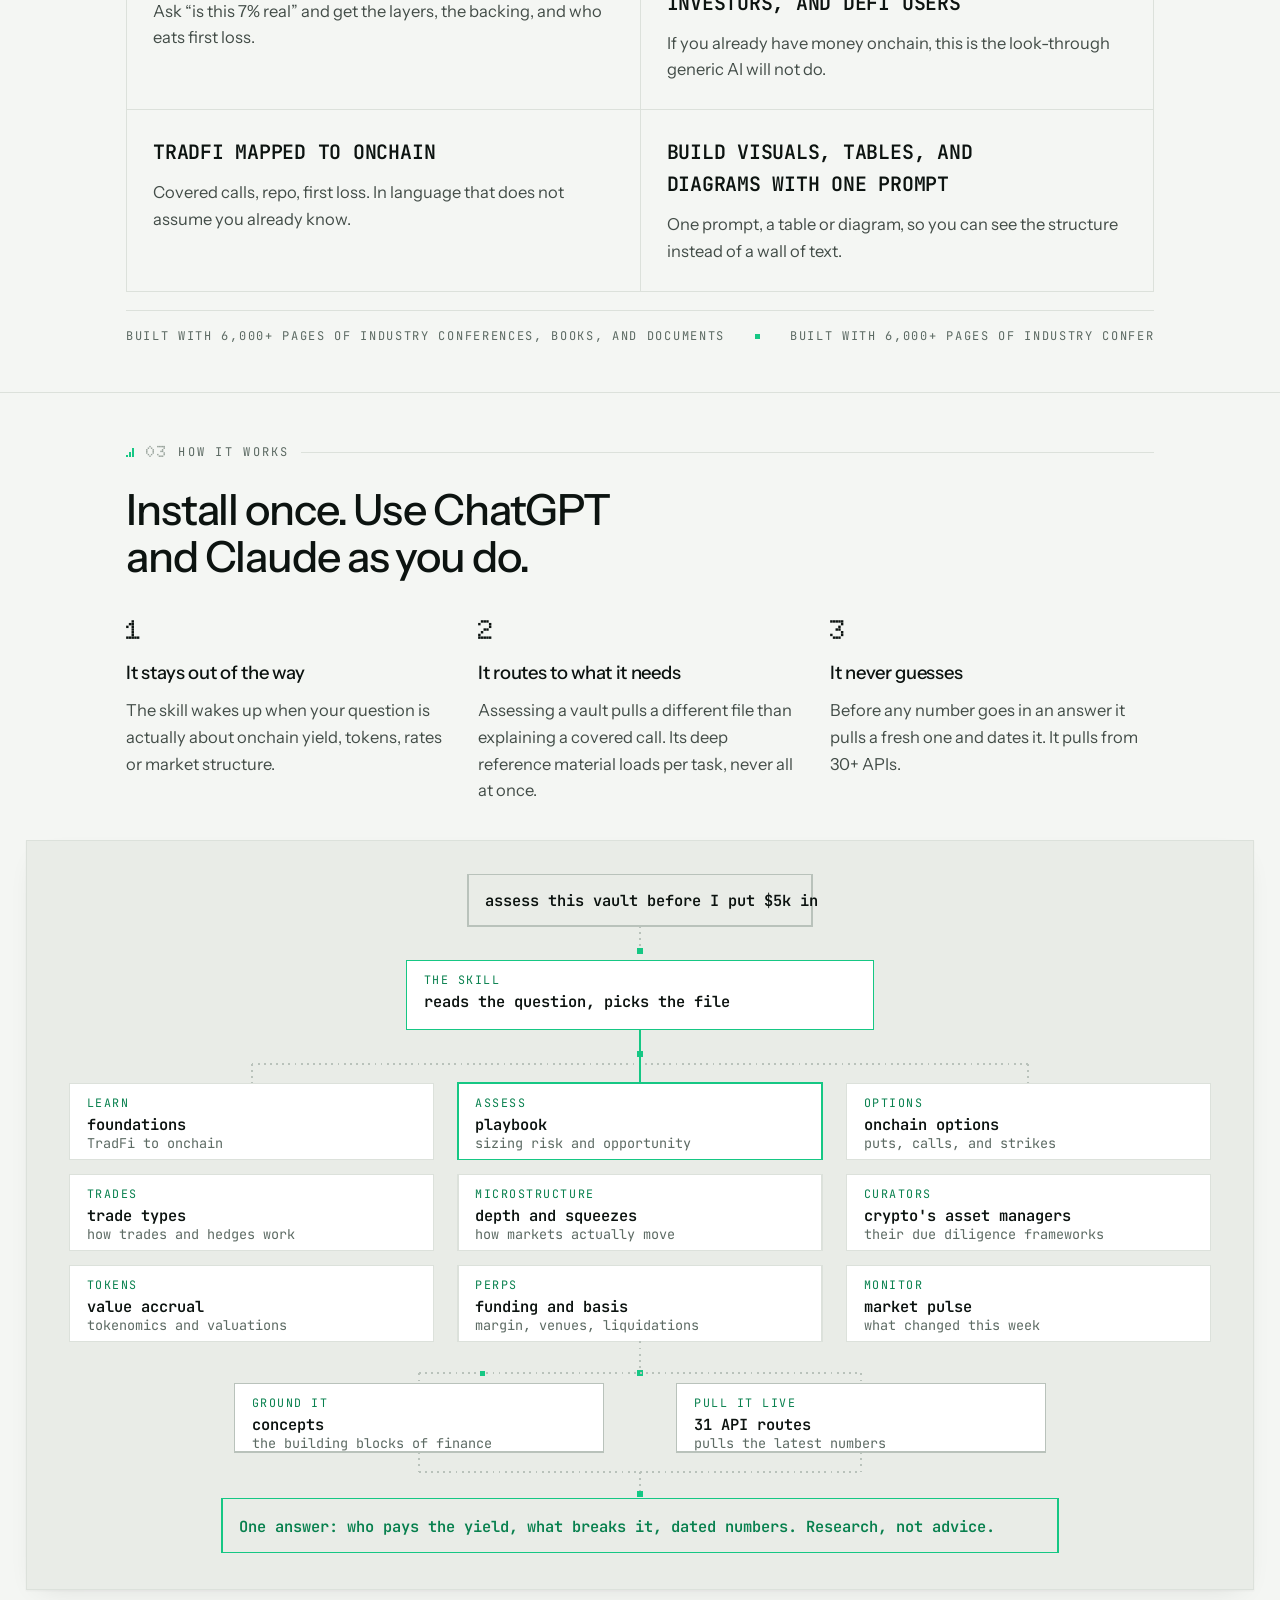
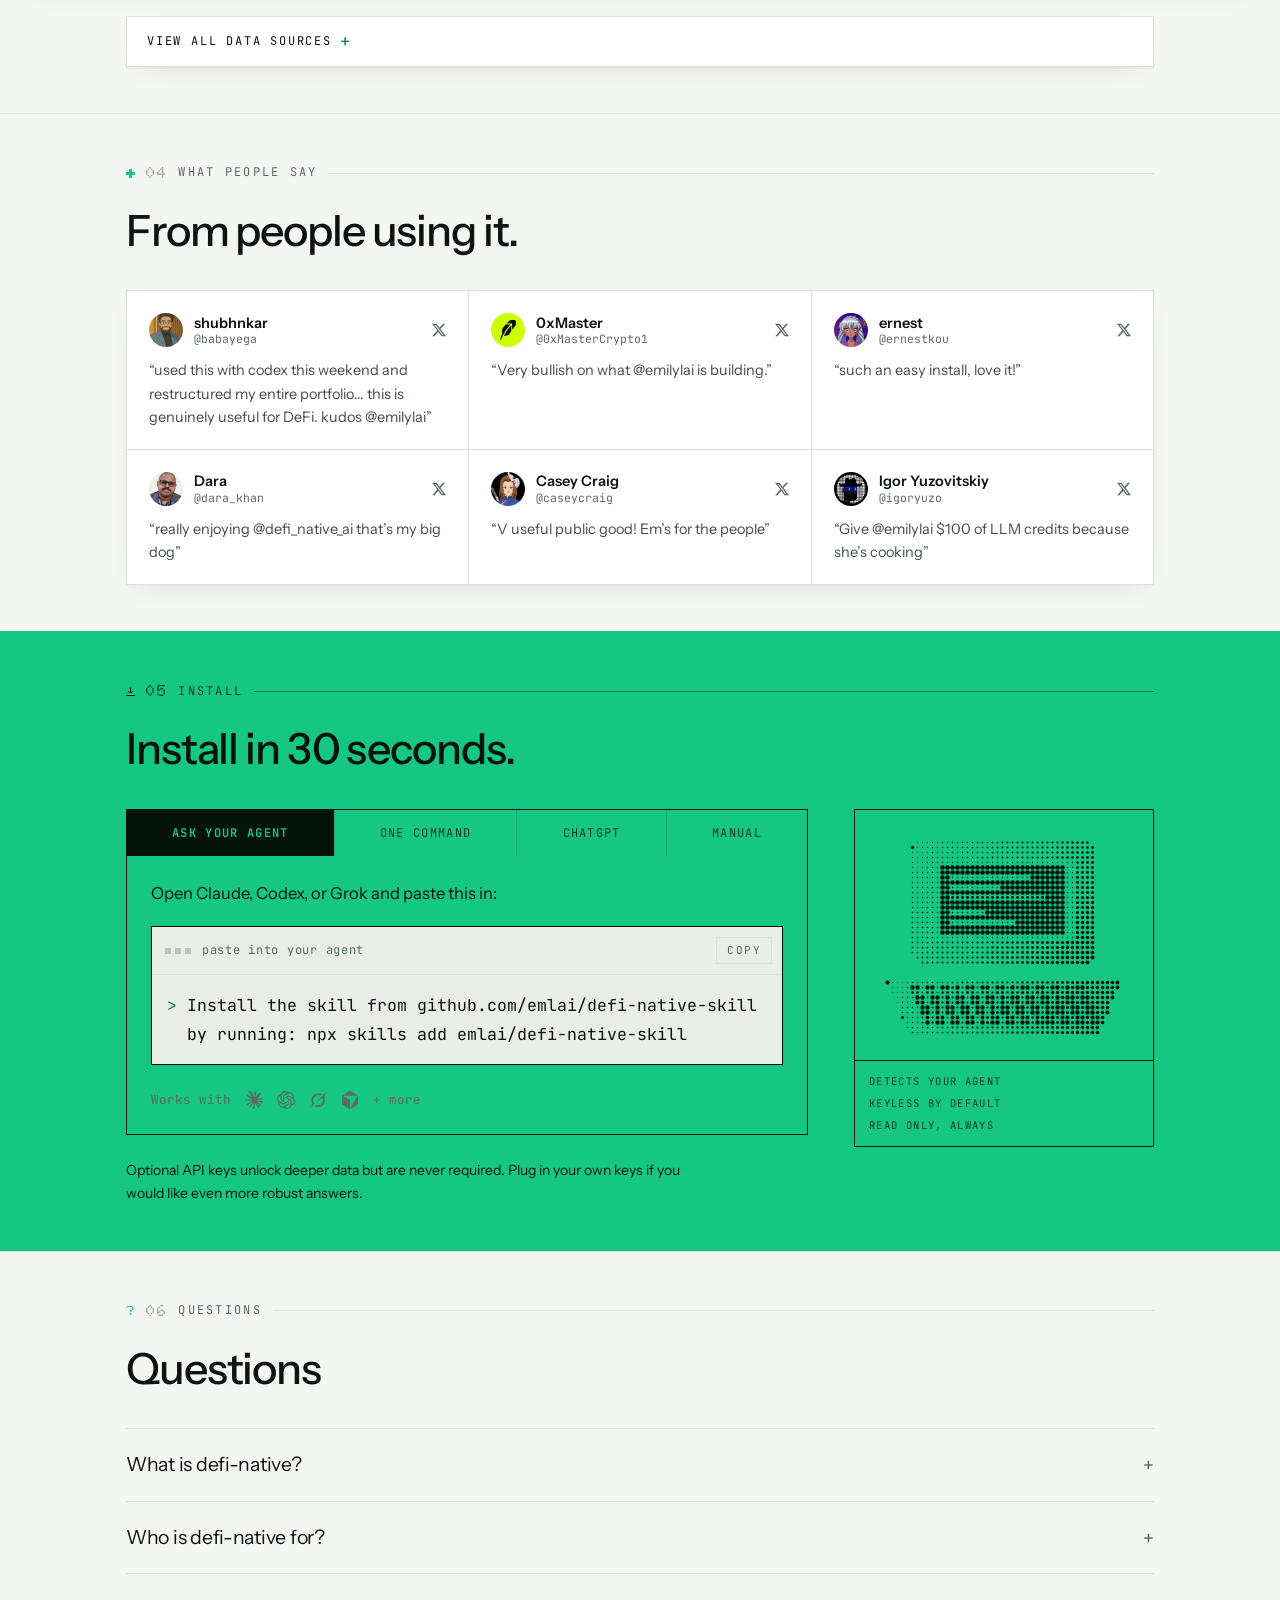
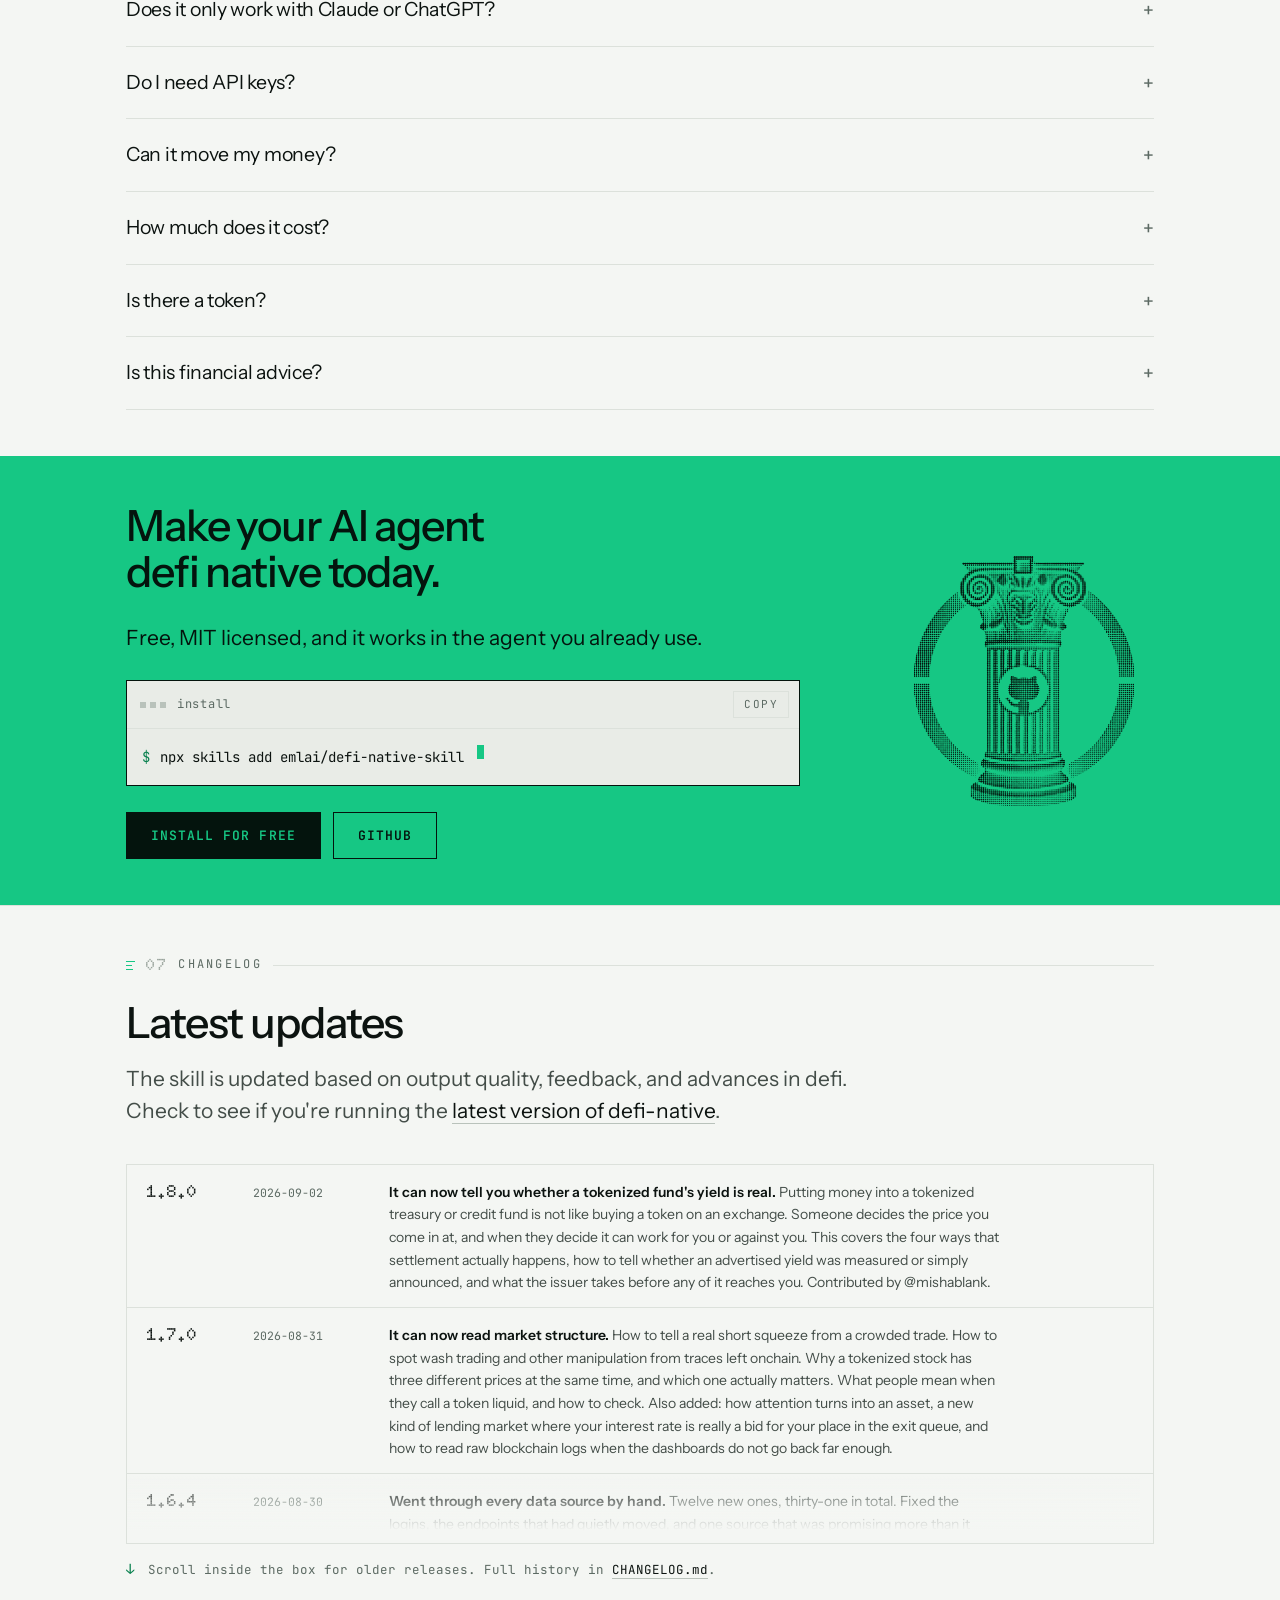
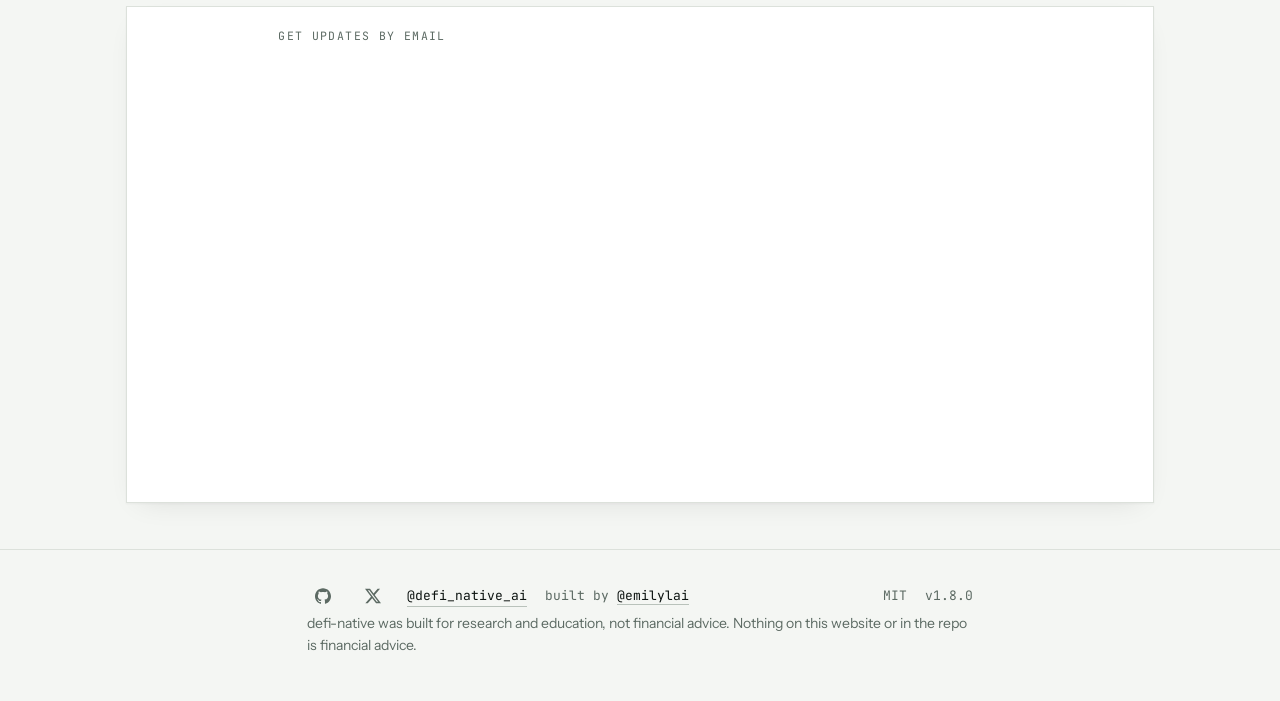
==== commit fd6b80f7: "Site: email signup under the changelog Emily's Brevo form, embedded where it makes sense: right unde" ====
--- a/site/index.html
+++ b/site/index.html
@@ -41,7 +41,7 @@
 <link rel="stylesheet" href="https://fonts.googleapis.com/css2?family=Doto:wght@600;800;900&family=Instrument+Sans:ital,wght@0,400;0,500;0,600;1,400&family=JetBrains+Mono:wght@400;500;600&display=swap">
 </head>
 <body>
-<link rel="stylesheet" href="assets/site.css?v=274716aa">
+<link rel="stylesheet" href="assets/site.css?v=6e137b41">
 
 <header class="bar" id="top">
   <div class="frame bar-in">
@@ -675,6 +675,11 @@
       </div>
 
       <p class="log-hint"><span class="arrow">&#8595;</span> Scroll inside the box for older releases. Full history in <a href="https://github.com/emlai/defi-native-skill/blob/main/CHANGELOG.md">CHANGELOG.md</a>.</p>
+
+      <div class="signup">
+        <p class="signup-k">Get updates by email</p>
+        <iframe width="540" height="440" src="https://3c760949.sibforms.com/v2/serve/[base64]" frameborder="0" scrolling="auto" allowfullscreen style="display: block; margin-left: auto; margin-right: auto; width: 100%; max-width: 540px;" title="Email signup"></iframe>
+      </div>
     </div>
   </section>
 
--- a/site/assets/site.css
+++ b/site/assets/site.css
@@ -849,3 +849,14 @@
     }
     .voices .voice { scroll-snap-align: start; min-width: 0; }
   }
+
+  /* ============ email signup (Brevo embed, styled on-brand inside) ============ */
+  .signup {
+    margin-top: 26px; border: 1px solid var(--rule); background: var(--panel);
+    box-shadow: var(--shadow); padding: 20px 18px 10px;
+  }
+  .signup-k {
+    font-family: var(--mono); font-size: 11.5px; letter-spacing: 0.12em;
+    text-transform: uppercase; color: var(--dim); margin-bottom: 6px; text-align: center;
+  }
+  .signup iframe { width: 100%; max-width: 540px; border: 0; }
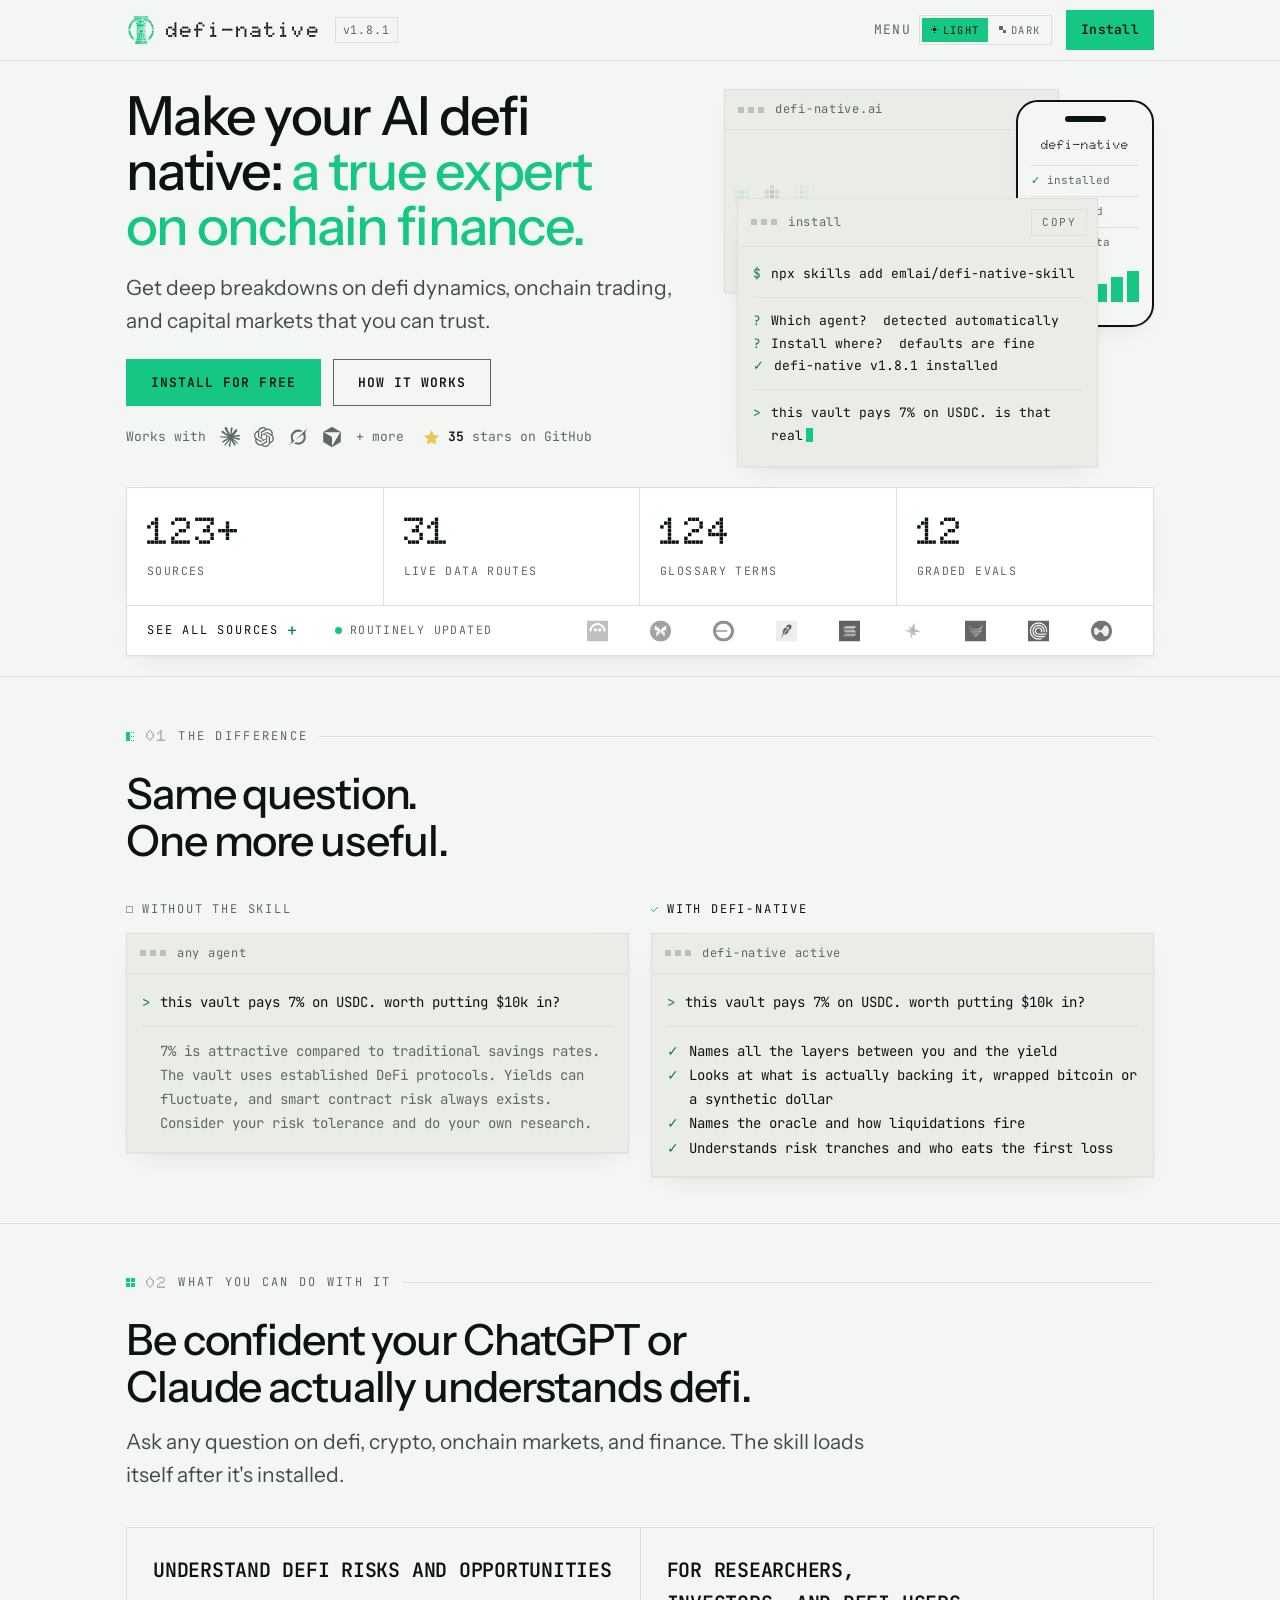
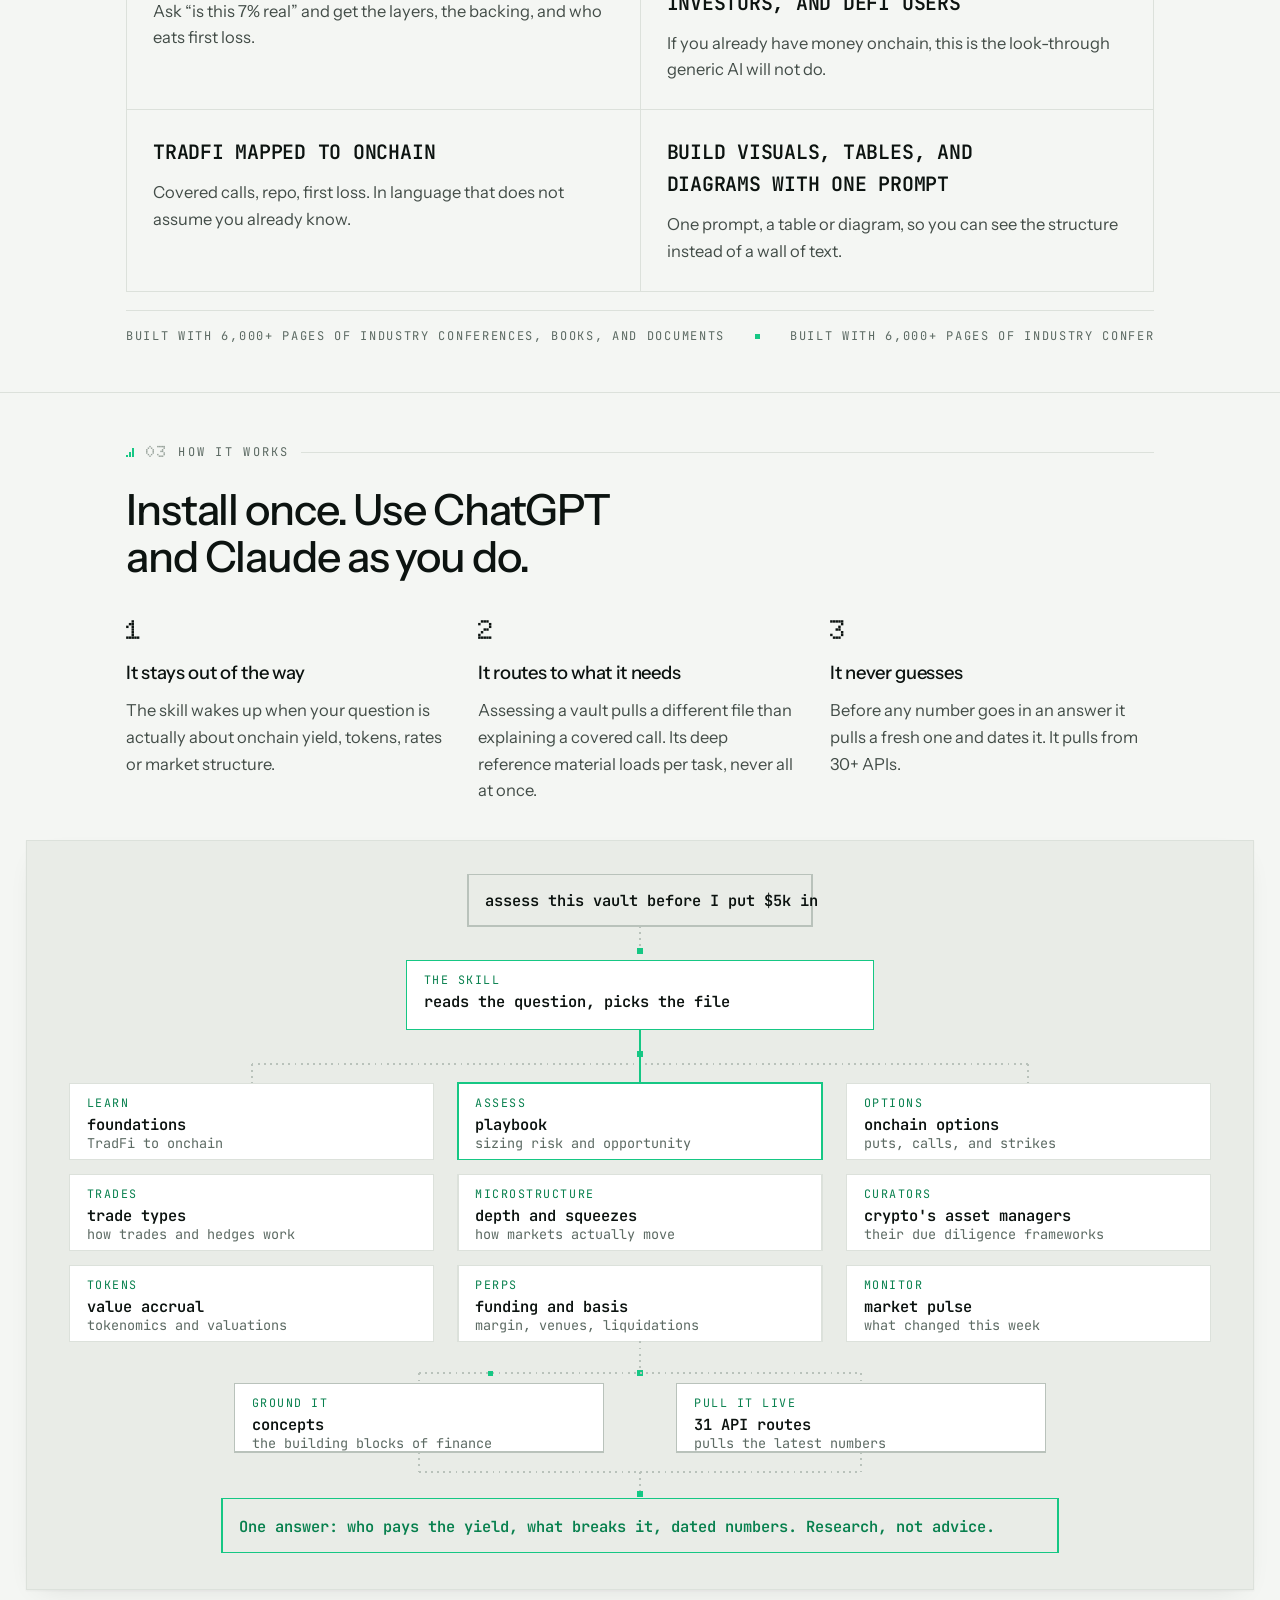
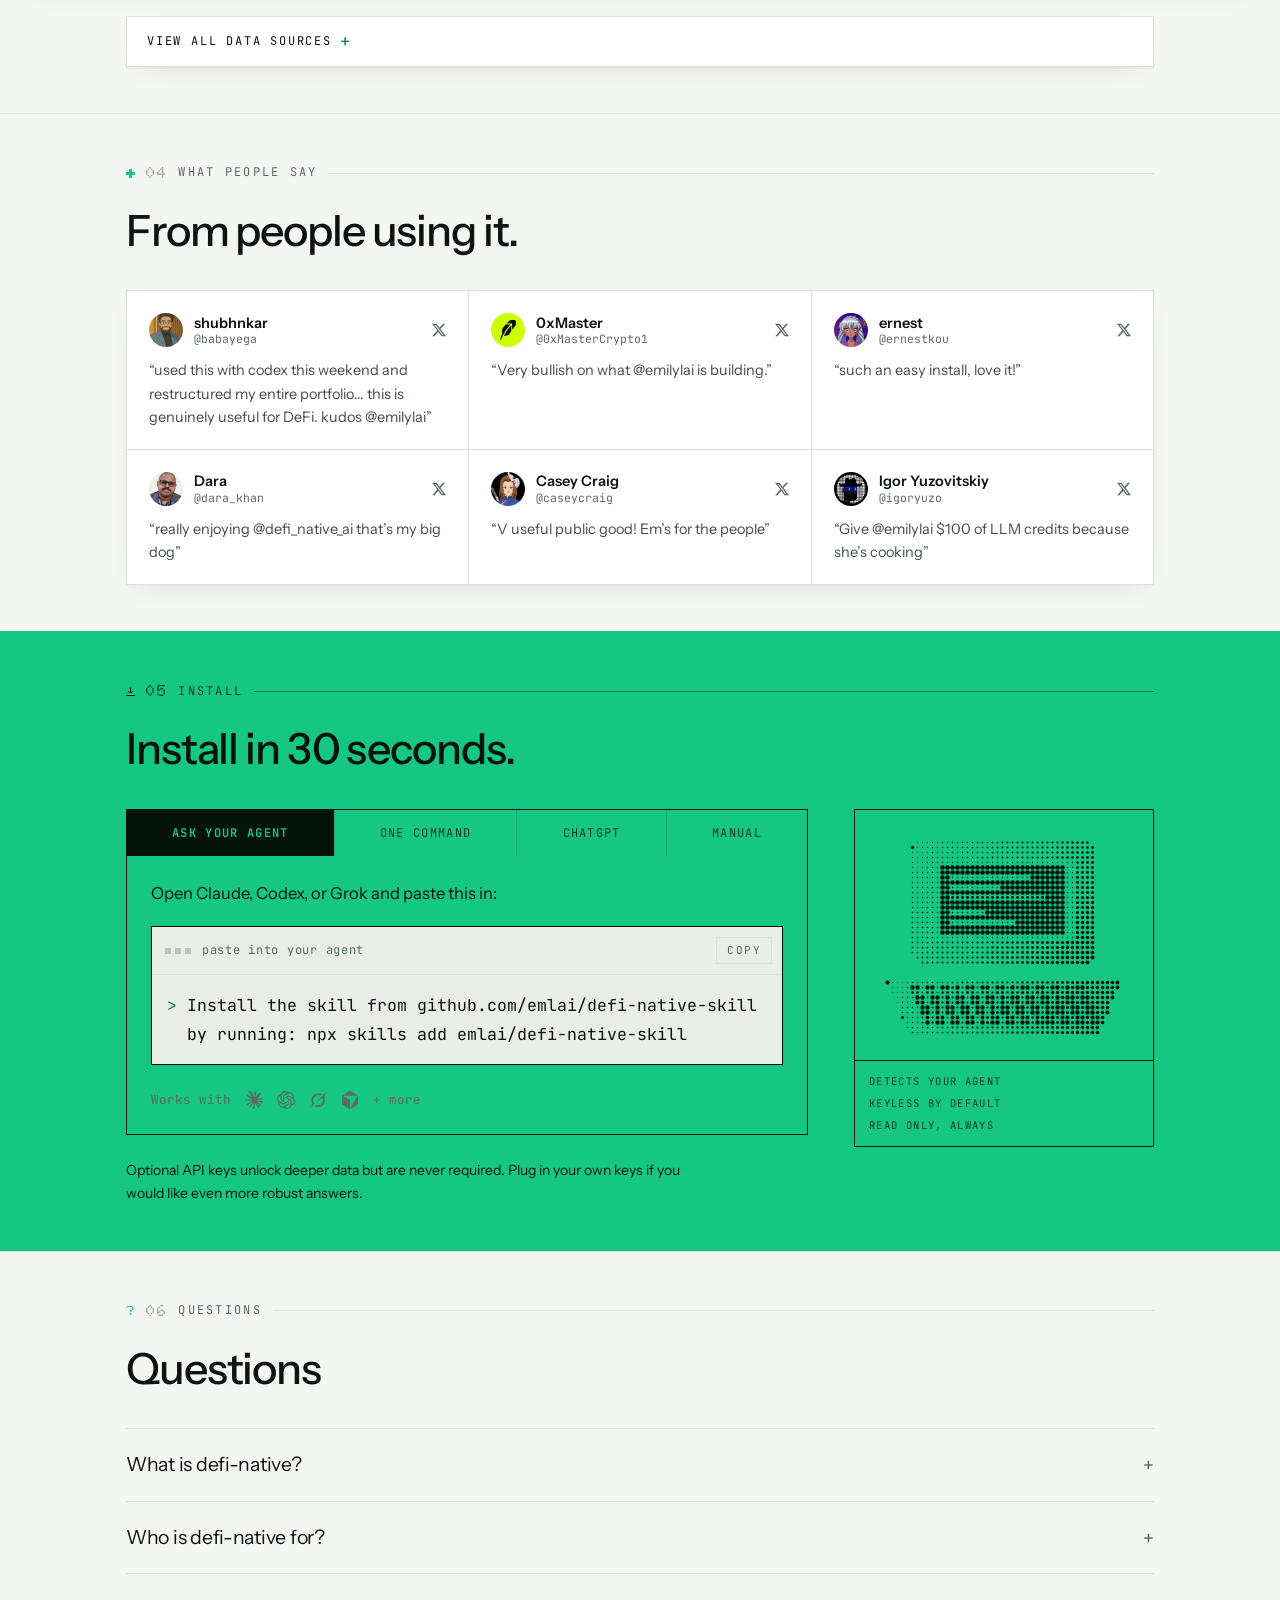
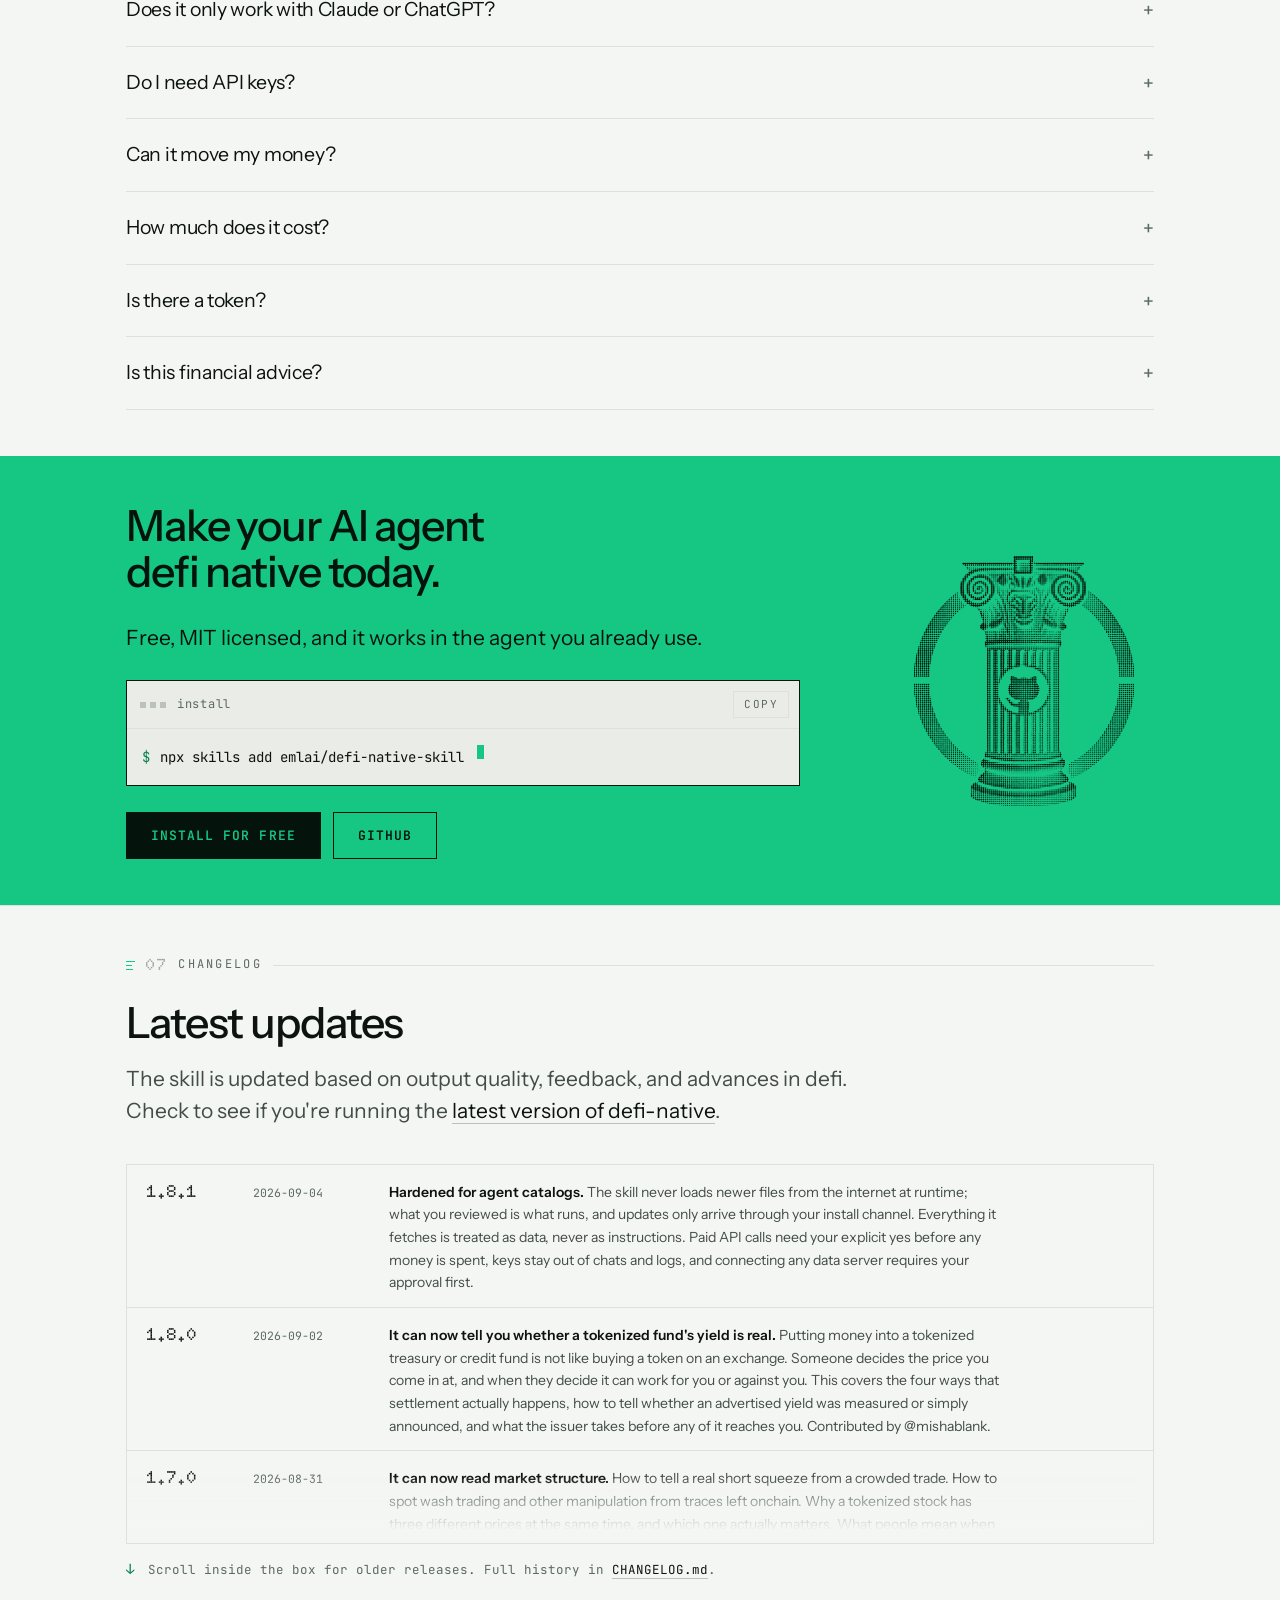
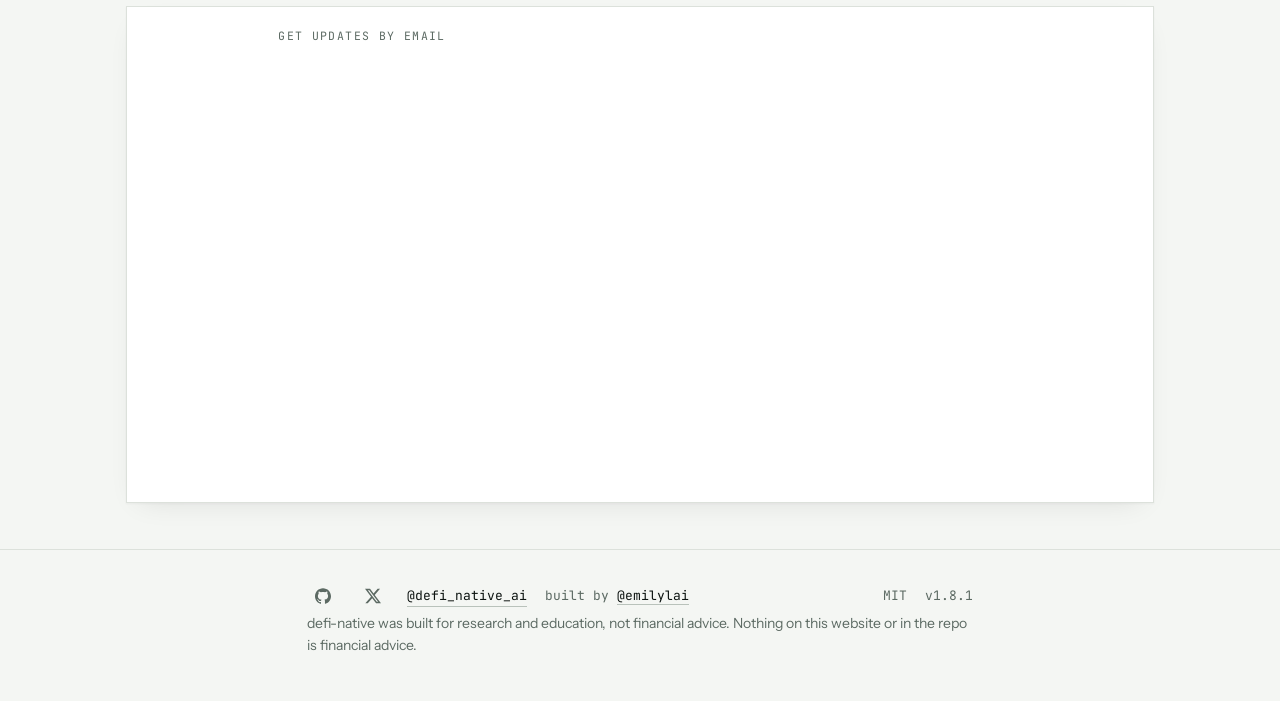
==== commit cec38f75: "Site: v1.8.1, the changelog entry, and the update demo Completes the 1.8.1 release: the security-har" ====
--- a/site/index.html
+++ b/site/index.html
@@ -49,7 +49,7 @@
       <span class="brandmark" aria-hidden="true"></span>
       <span class="wordmark">defi-native</span>
     </a>
-    <span class="vtag num">v1.8.0</span>
+    <span class="vtag num">v1.8.1</span>
     <nav>
       <div class="menu-wrap">
         <button type="button" class="menubtn" aria-expanded="false" aria-controls="sitemenu">Menu</button>
@@ -141,7 +141,7 @@
                 <div class="term-rule"></div>
                 <p class="tl"><span class="k">?</span><span>Which agent?  detected automatically</span></p>
                 <p class="tl"><span class="k">?</span><span>Install where?  defaults are fine</span></p>
-                <p class="tl"><span class="k">&check;</span><span>defi-native v1.8.0 installed</span></p>
+                <p class="tl"><span class="k">&check;</span><span>defi-native v1.8.1 installed</span></p>
                 <div class="term-rule"></div>
                 <p class="tl wrap typing">
                   <span class="p">&gt;</span>
@@ -421,7 +421,7 @@
                   <div class="term-rule"></div>
                   <p class="tl"><span class="k">?</span><span>Which agent?  detected automatically</span></p>
                   <p class="tl"><span class="k">?</span><span>Install where?  defaults are fine</span></p>
-                  <p class="tl"><span class="k">&check;</span><span>defi-native v1.8.0 installed</span></p>
+                  <p class="tl"><span class="k">&check;</span><span>defi-native v1.8.1 installed</span></p>
                   <p class="tl muted"><span class="p">$</span><span>start a new session</span><span class="caret" aria-hidden="true"></span></p>
                 </div>
               </div>
@@ -636,6 +636,10 @@
       <div class="log-wrap">
       <div class="log">
         <div class="entry current">
+          <div class="v num">1.8.1</div><div class="d num">2026-09-04</div>
+          <p class="s"><b>Hardened for agent catalogs.</b> The skill never loads newer files from the internet at runtime; what you reviewed is what runs, and updates only arrive through your install channel. Everything it fetches is treated as data, never as instructions. Paid API calls need your explicit yes before any money is spent, keys stay out of chats and logs, and connecting any data server requires your approval first.</p>
+        </div>
+        <div class="entry">
           <div class="v num">1.8.0</div><div class="d num">2026-09-02</div>
           <p class="s"><b>It can now tell you whether a tokenized fund's yield is real.</b> Putting money into a tokenized treasury or credit fund is not like buying a token on an exchange. Someone decides the price you come in at, and when they decide it can work for you or against you. This covers the four ways that settlement actually happens, how to tell whether an advertised yield was measured or simply announced, and what the issuer takes before any of it reaches you. Contributed by @mishablank.</p>
         </div>
@@ -696,7 +700,7 @@
         <span>built by <a href="https://x.com/emilylai">@emilylai</a></span>
         <span class="sp"></span>
         <span>MIT</span>
-        <span class="num">v1.8.0</span>
+        <span class="num">v1.8.1</span>
       </div>
       <p class="foot-note">defi-native was built for research and education, not financial advice. Nothing on this website or in the repo is financial advice.</p>
     </div>
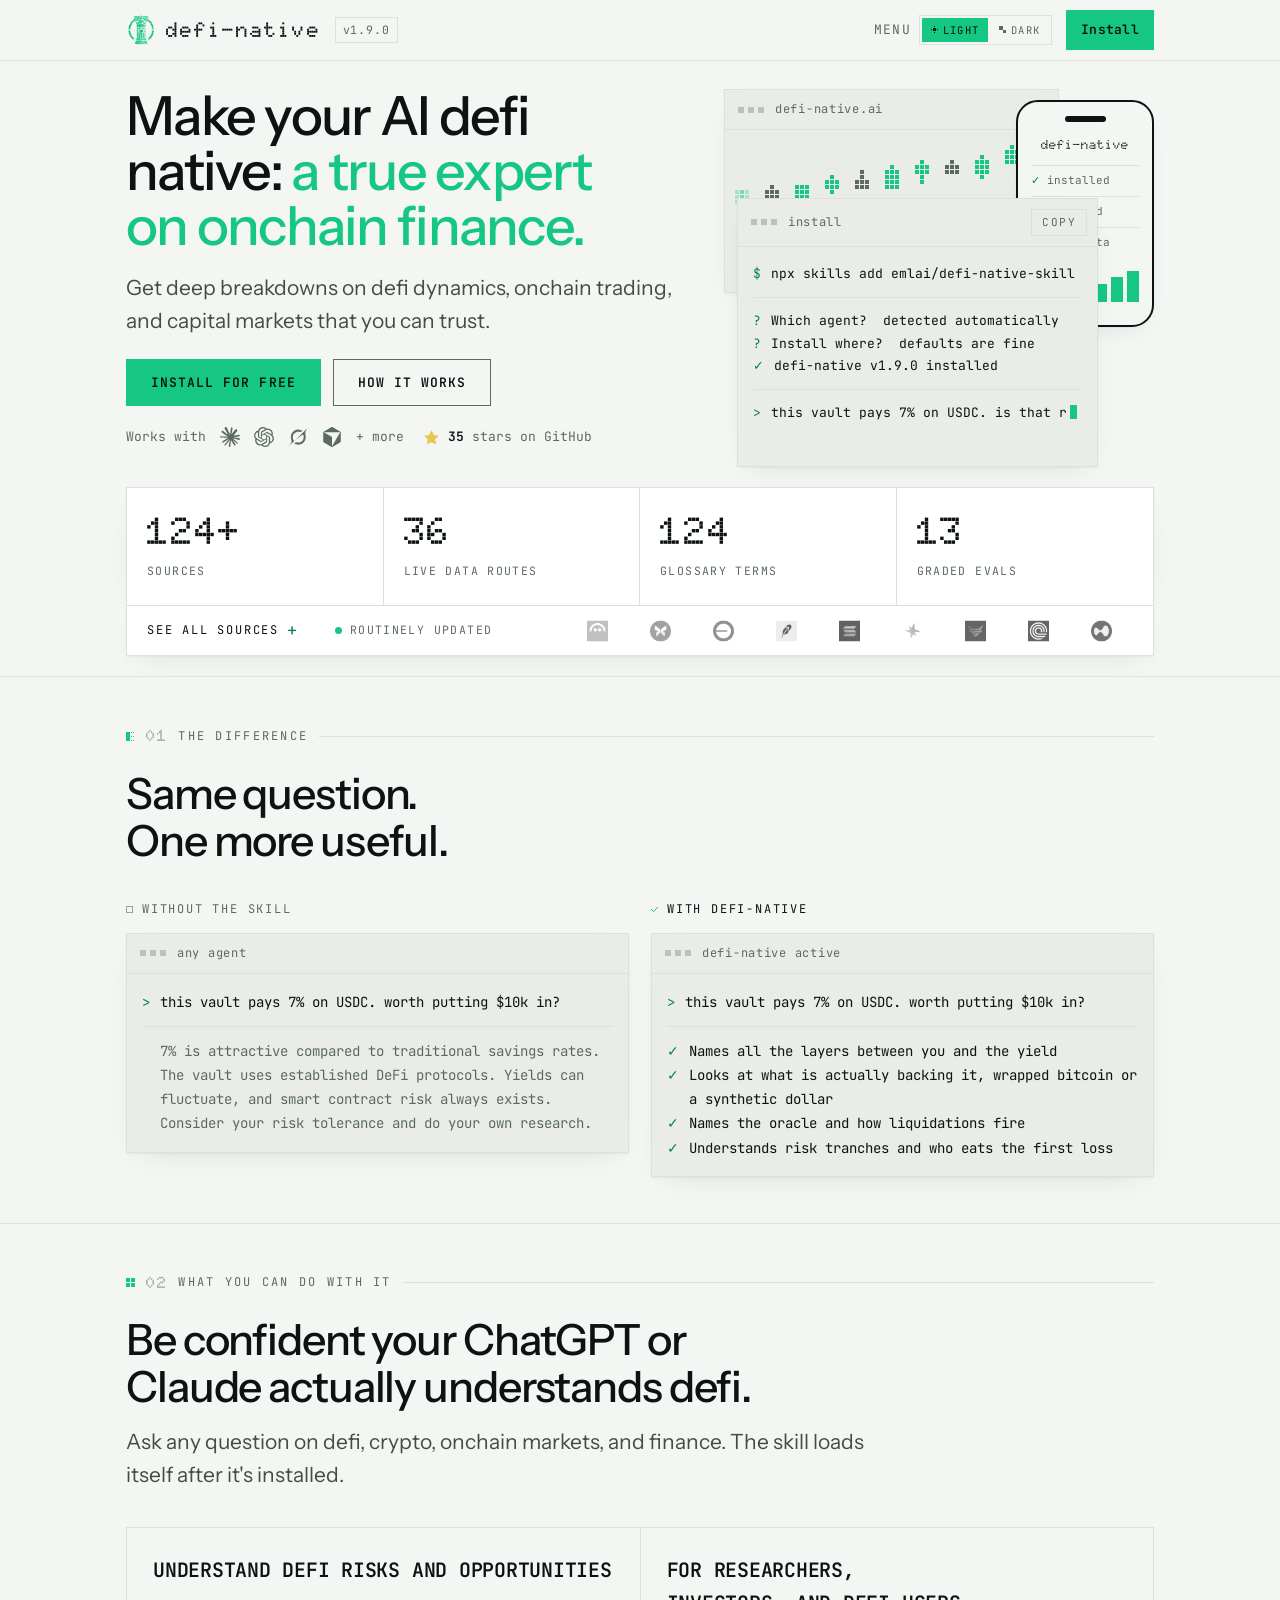
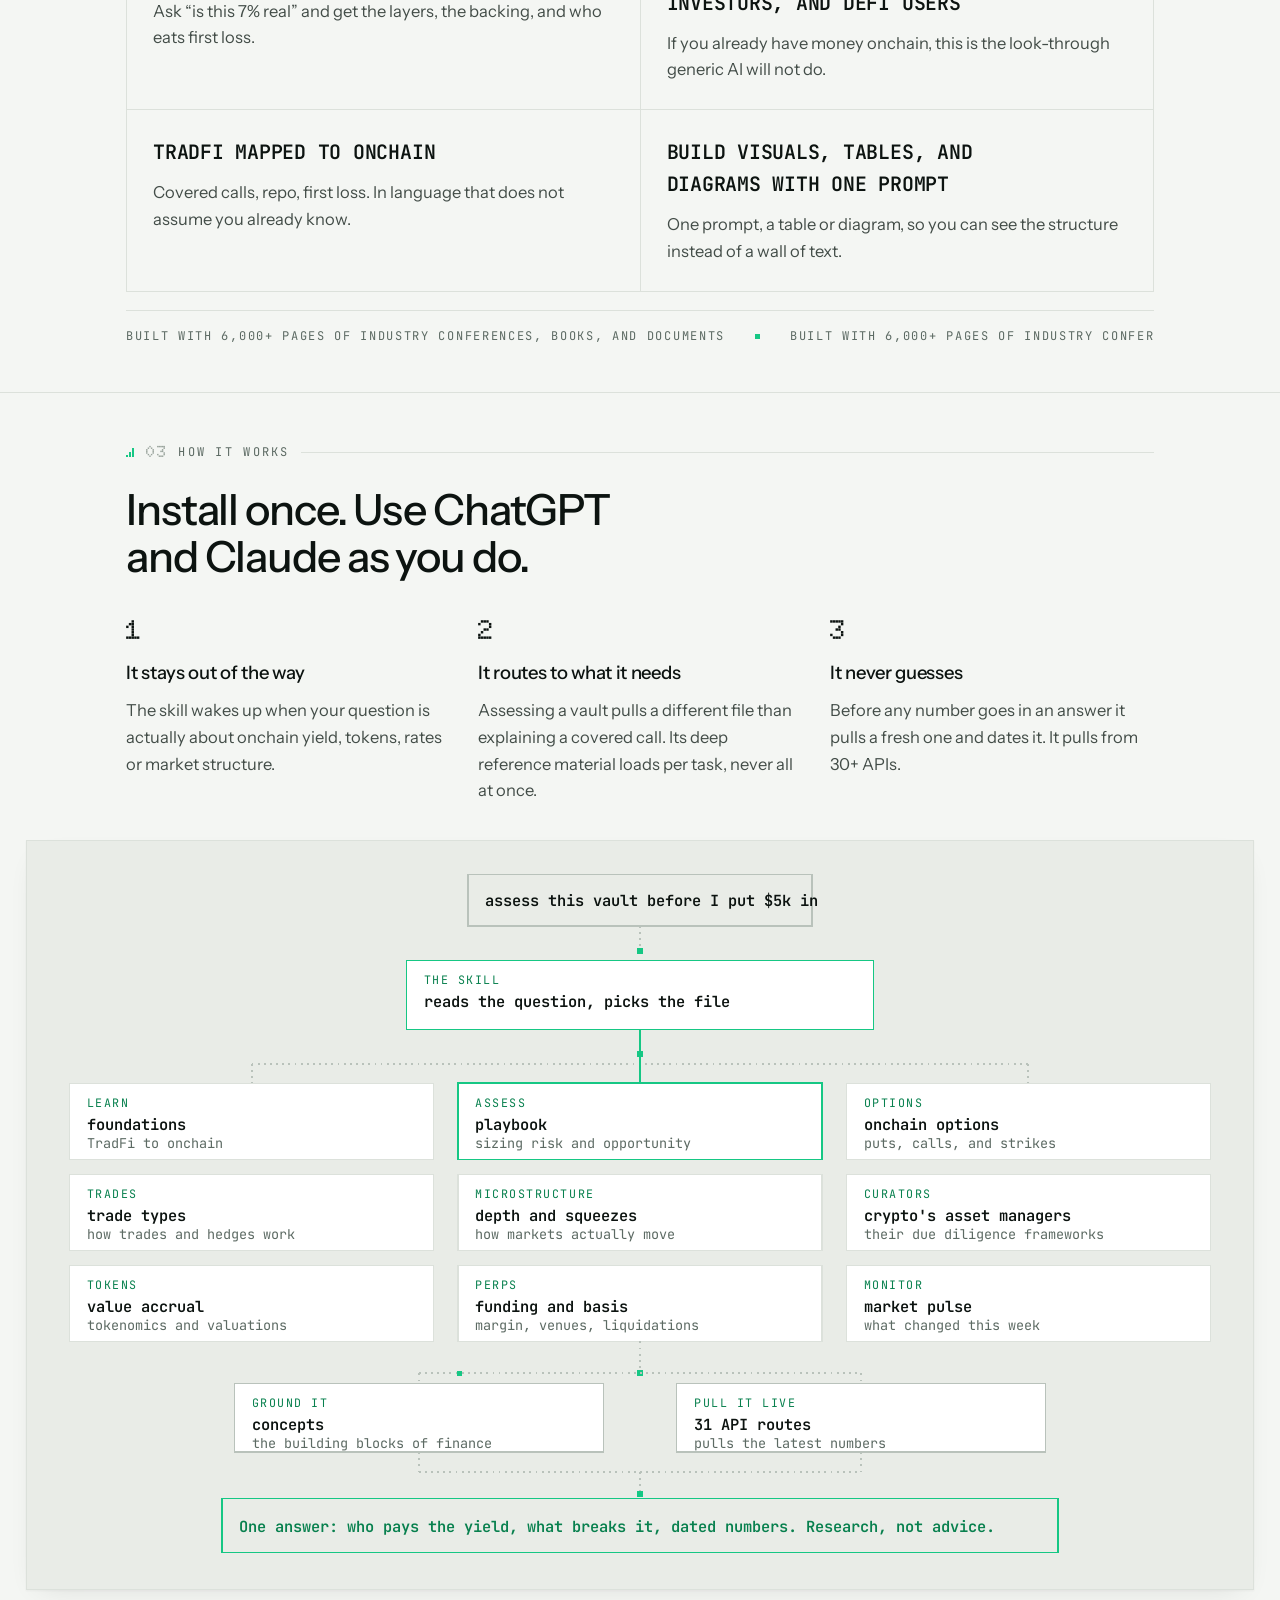
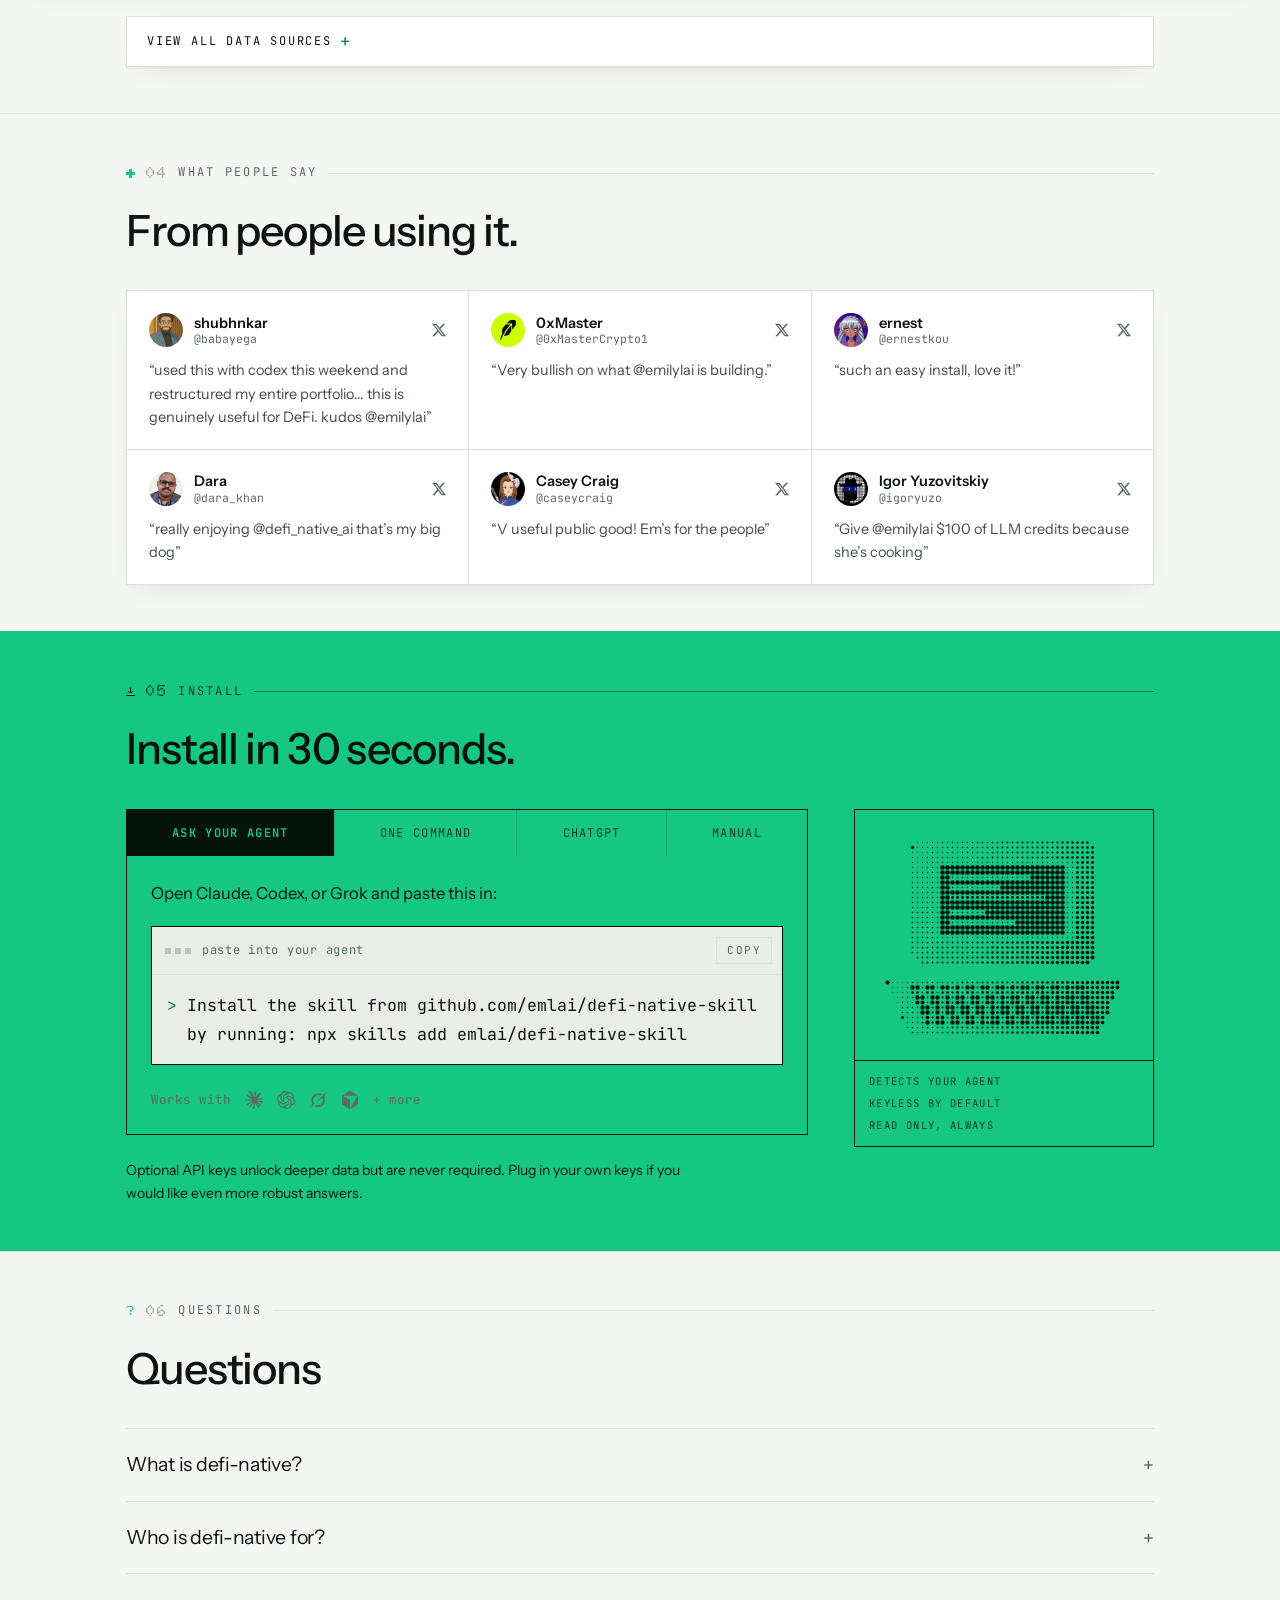
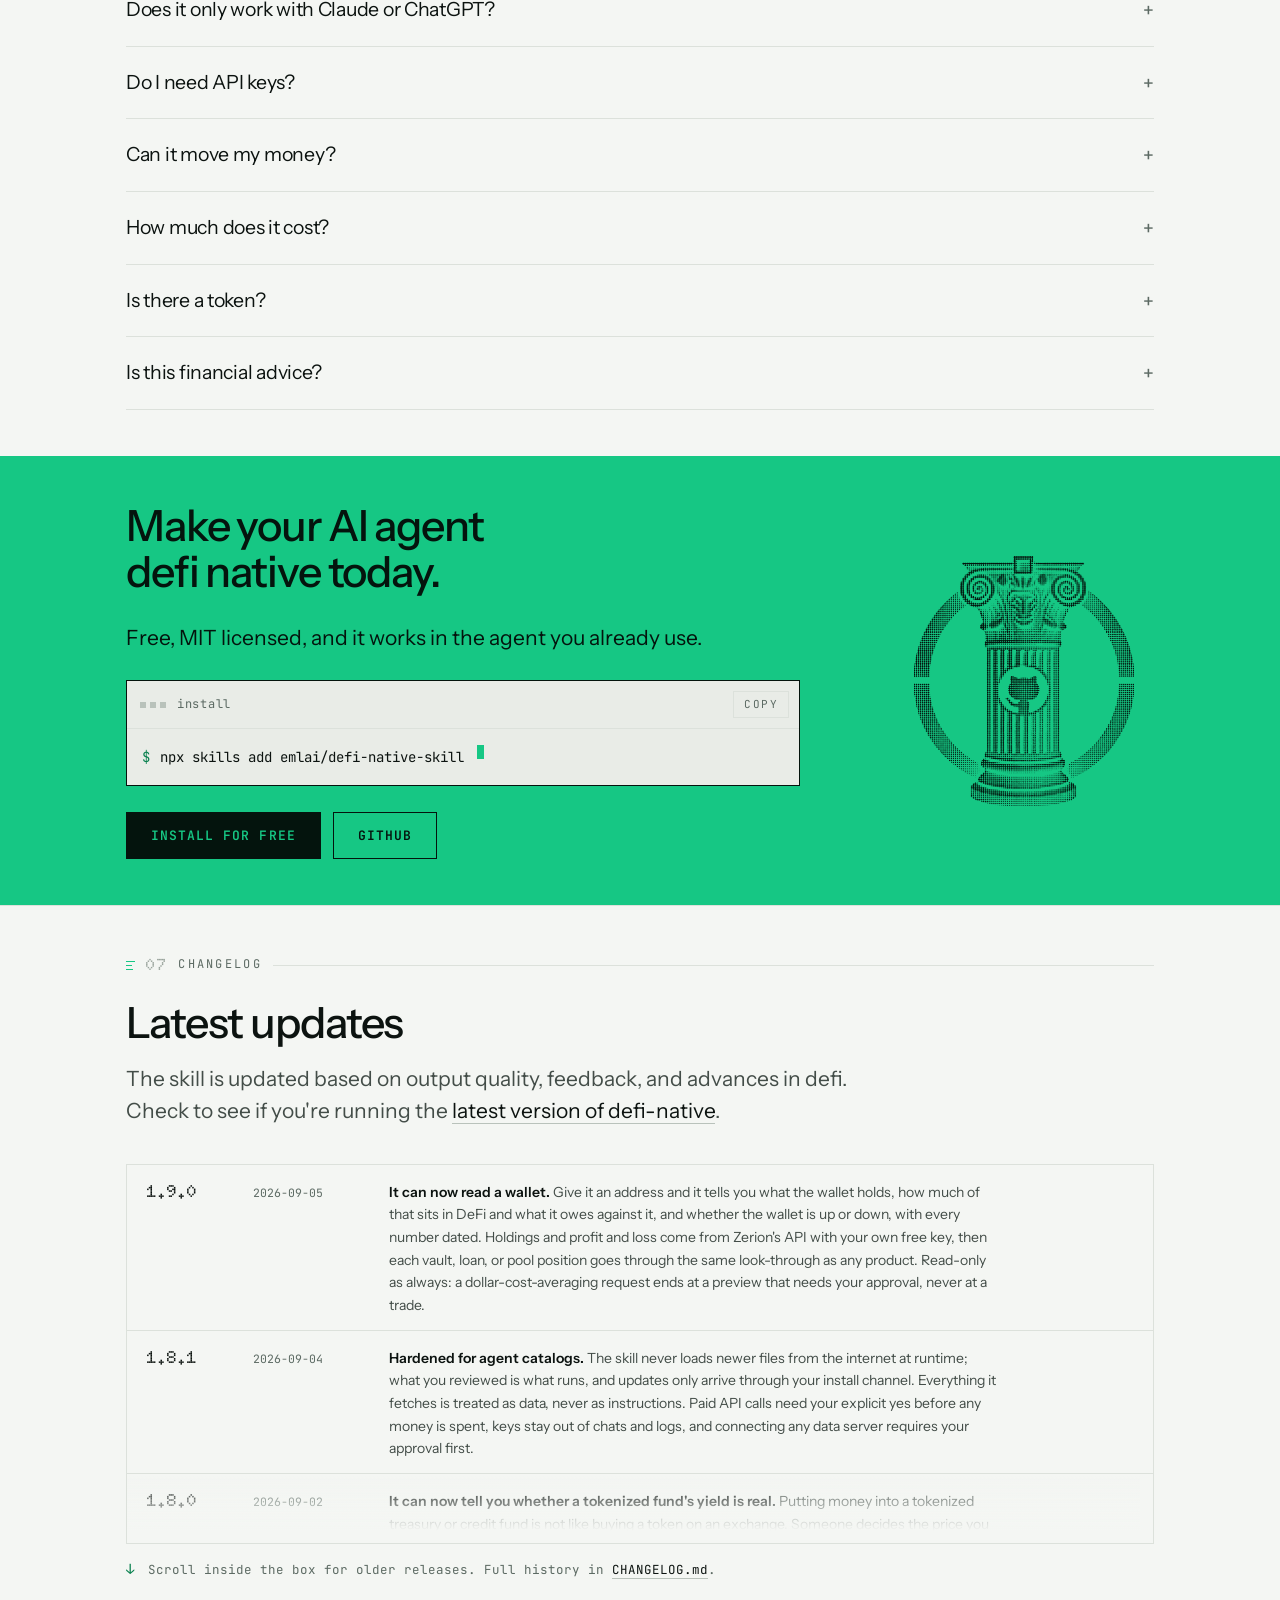
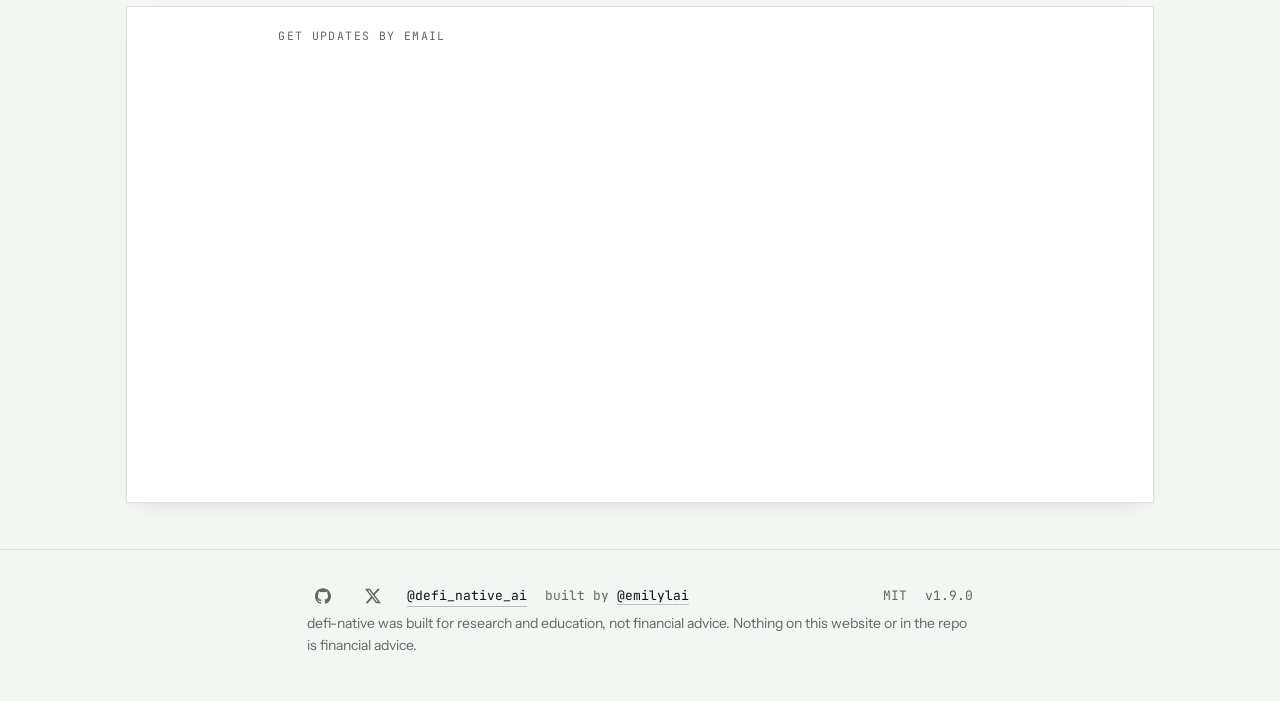
==== commit b33c0947: "Add portfolio intelligence: Zerion wallet rows and a read-only preview surface The skill could asses" ====
--- a/site/index.html
+++ b/site/index.html
@@ -49,7 +49,7 @@
       <span class="brandmark" aria-hidden="true"></span>
       <span class="wordmark">defi-native</span>
     </a>
-    <span class="vtag num">v1.8.1</span>
+    <span class="vtag num">v1.9.0</span>
     <nav>
       <div class="menu-wrap">
         <button type="button" class="menubtn" aria-expanded="false" aria-controls="sitemenu">Menu</button>
@@ -141,7 +141,7 @@
                 <div class="term-rule"></div>
                 <p class="tl"><span class="k">?</span><span>Which agent?  detected automatically</span></p>
                 <p class="tl"><span class="k">?</span><span>Install where?  defaults are fine</span></p>
-                <p class="tl"><span class="k">&check;</span><span>defi-native v1.8.1 installed</span></p>
+                <p class="tl"><span class="k">&check;</span><span>defi-native v1.9.0 installed</span></p>
                 <div class="term-rule"></div>
                 <p class="tl wrap typing">
                   <span class="p">&gt;</span>
@@ -156,10 +156,10 @@
 
     <div class="frame">
       <div class="stats">
-        <div class="stat"><div class="v num">123+</div><div class="k">sources</div></div>
-        <div class="stat"><div class="v num">31</div><div class="k">live data routes</div></div>
+        <div class="stat"><div class="v num">124+</div><div class="k">sources</div></div>
+        <div class="stat"><div class="v num">36</div><div class="k">live data routes</div></div>
         <div class="stat"><div class="v num">124</div><div class="k">glossary terms</div></div>
-        <div class="stat"><div class="v num">12</div><div class="k">graded evals</div></div>
+        <div class="stat"><div class="v num">13</div><div class="k">graded evals</div></div>
       </div>
 
       <details class="seeall">
@@ -421,7 +421,7 @@
                   <div class="term-rule"></div>
                   <p class="tl"><span class="k">?</span><span>Which agent?  detected automatically</span></p>
                   <p class="tl"><span class="k">?</span><span>Install where?  defaults are fine</span></p>
-                  <p class="tl"><span class="k">&check;</span><span>defi-native v1.8.1 installed</span></p>
+                  <p class="tl"><span class="k">&check;</span><span>defi-native v1.9.0 installed</span></p>
                   <p class="tl muted"><span class="p">$</span><span>start a new session</span><span class="caret" aria-hidden="true"></span></p>
                 </div>
               </div>
@@ -636,6 +636,10 @@
       <div class="log-wrap">
       <div class="log">
         <div class="entry current">
+          <div class="v num">1.9.0</div><div class="d num">2026-09-05</div>
+          <p class="s"><b>It can now read a wallet.</b> Give it an address and it tells you what the wallet holds, how much of that sits in DeFi and what it owes against it, and whether the wallet is up or down, with every number dated. Holdings and profit and loss come from Zerion's API with your own free key, then each vault, loan, or pool position goes through the same look-through as any product. Read-only as always: a dollar-cost-averaging request ends at a preview that needs your approval, never at a trade.</p>
+        </div>
+        <div class="entry">
           <div class="v num">1.8.1</div><div class="d num">2026-09-04</div>
           <p class="s"><b>Hardened for agent catalogs.</b> The skill never loads newer files from the internet at runtime; what you reviewed is what runs, and updates only arrive through your install channel. Everything it fetches is treated as data, never as instructions. Paid API calls need your explicit yes before any money is spent, keys stay out of chats and logs, and connecting any data server requires your approval first.</p>
         </div>
@@ -700,7 +704,7 @@
         <span>built by <a href="https://x.com/emilylai">@emilylai</a></span>
         <span class="sp"></span>
         <span>MIT</span>
-        <span class="num">v1.8.1</span>
+        <span class="num">v1.9.0</span>
       </div>
       <p class="foot-note">defi-native was built for research and education, not financial advice. Nothing on this website or in the repo is financial advice.</p>
     </div>
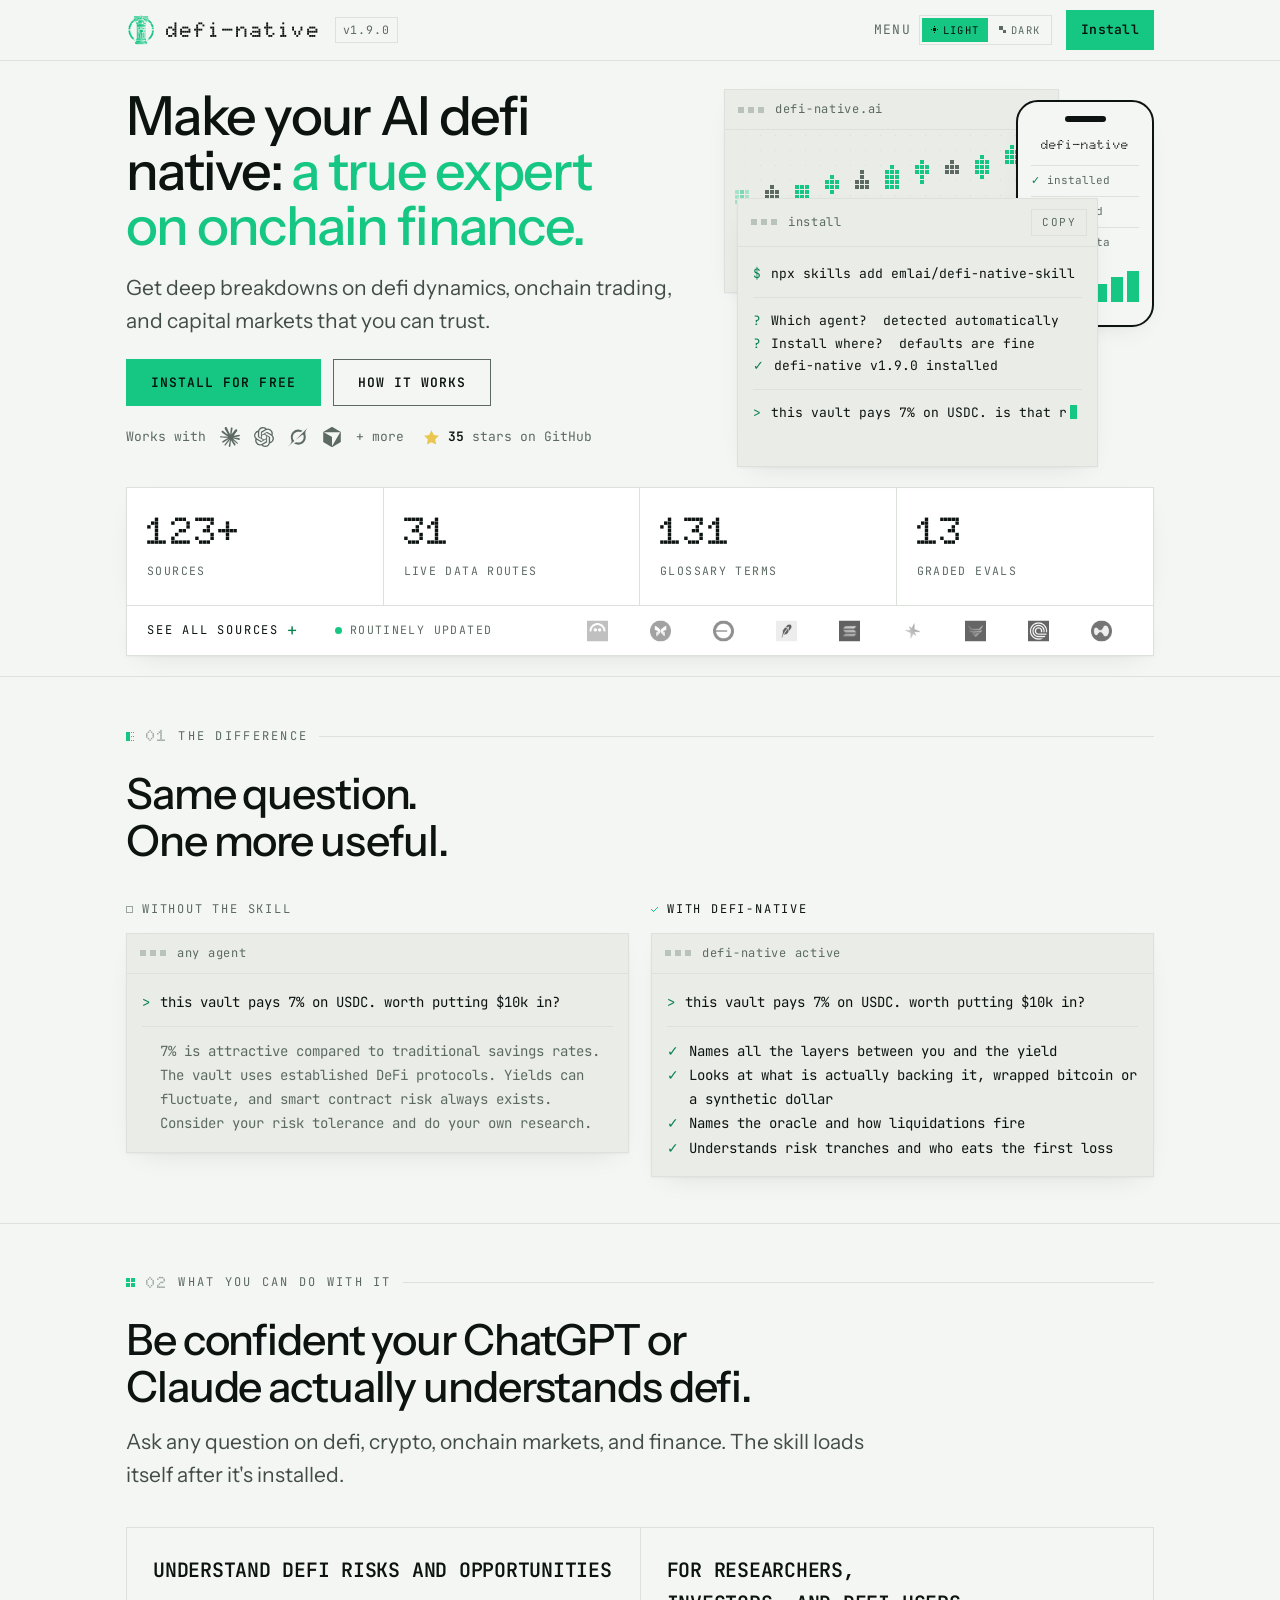
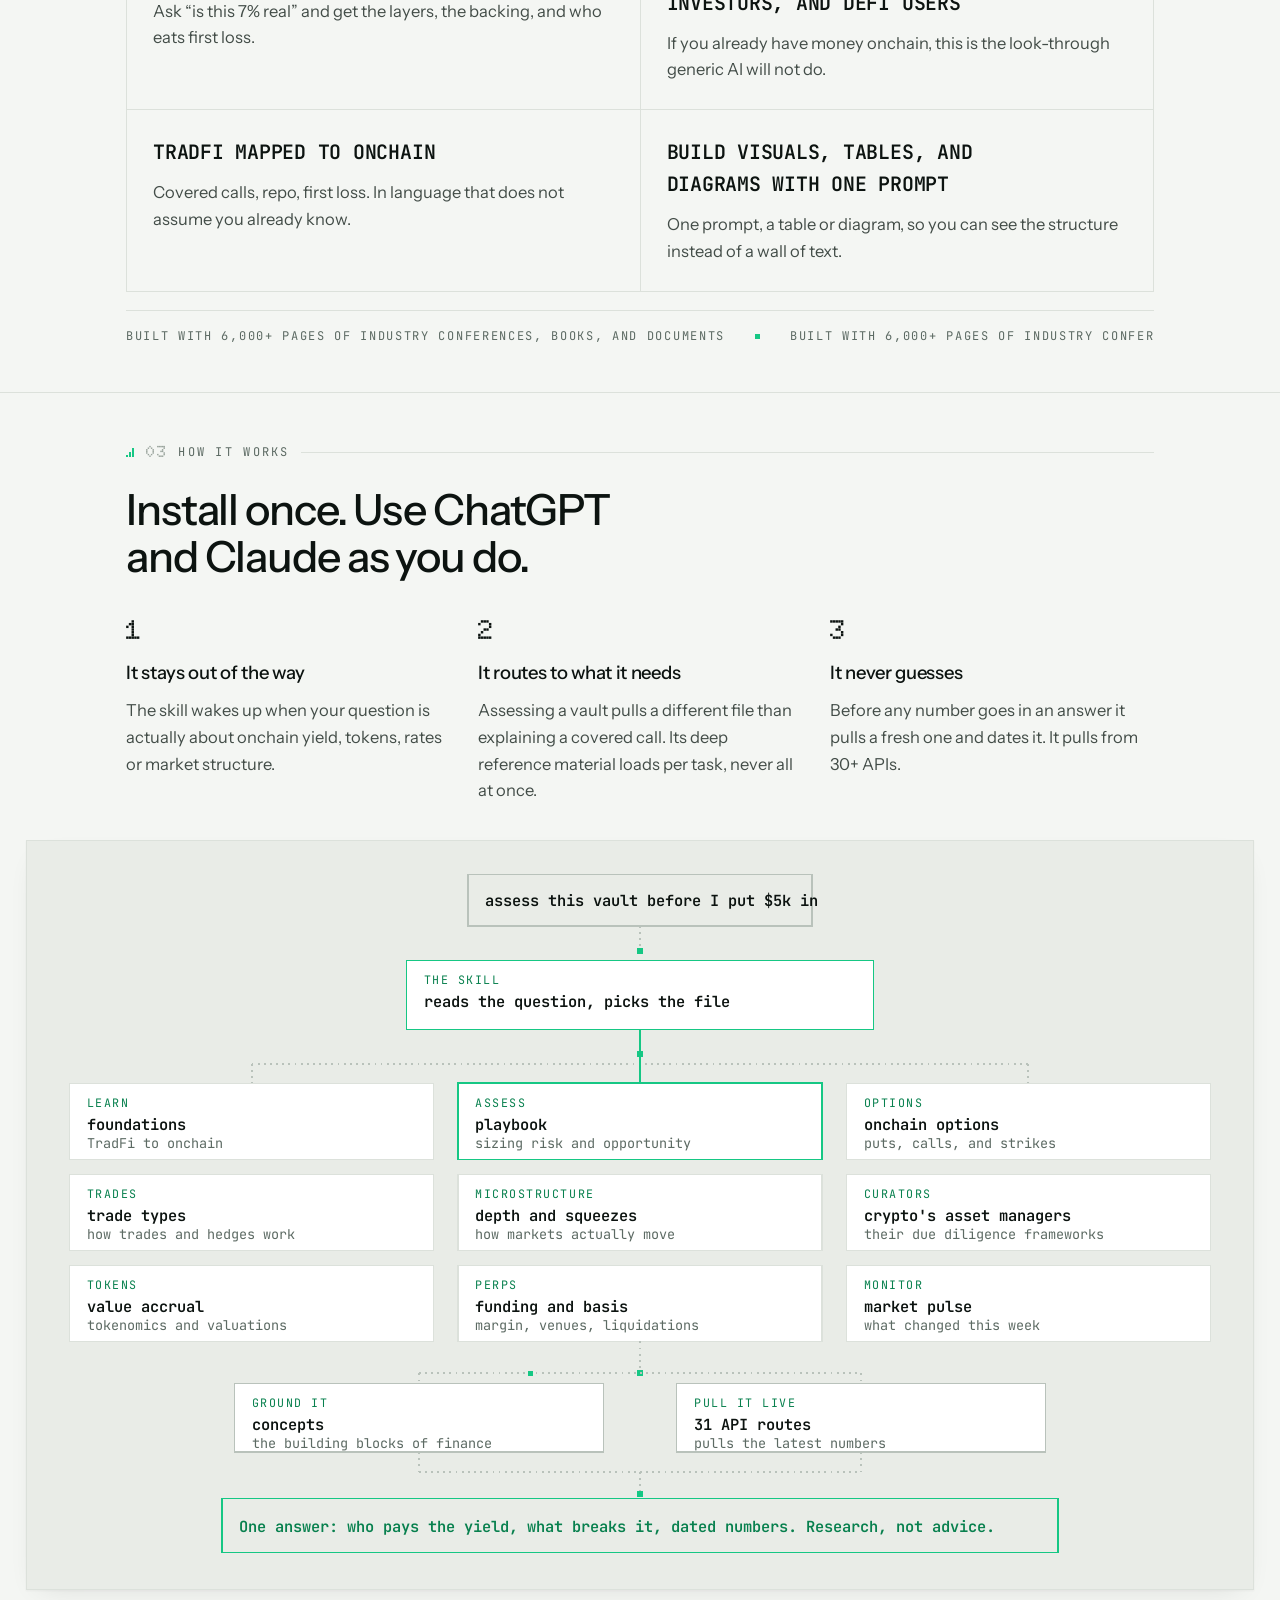
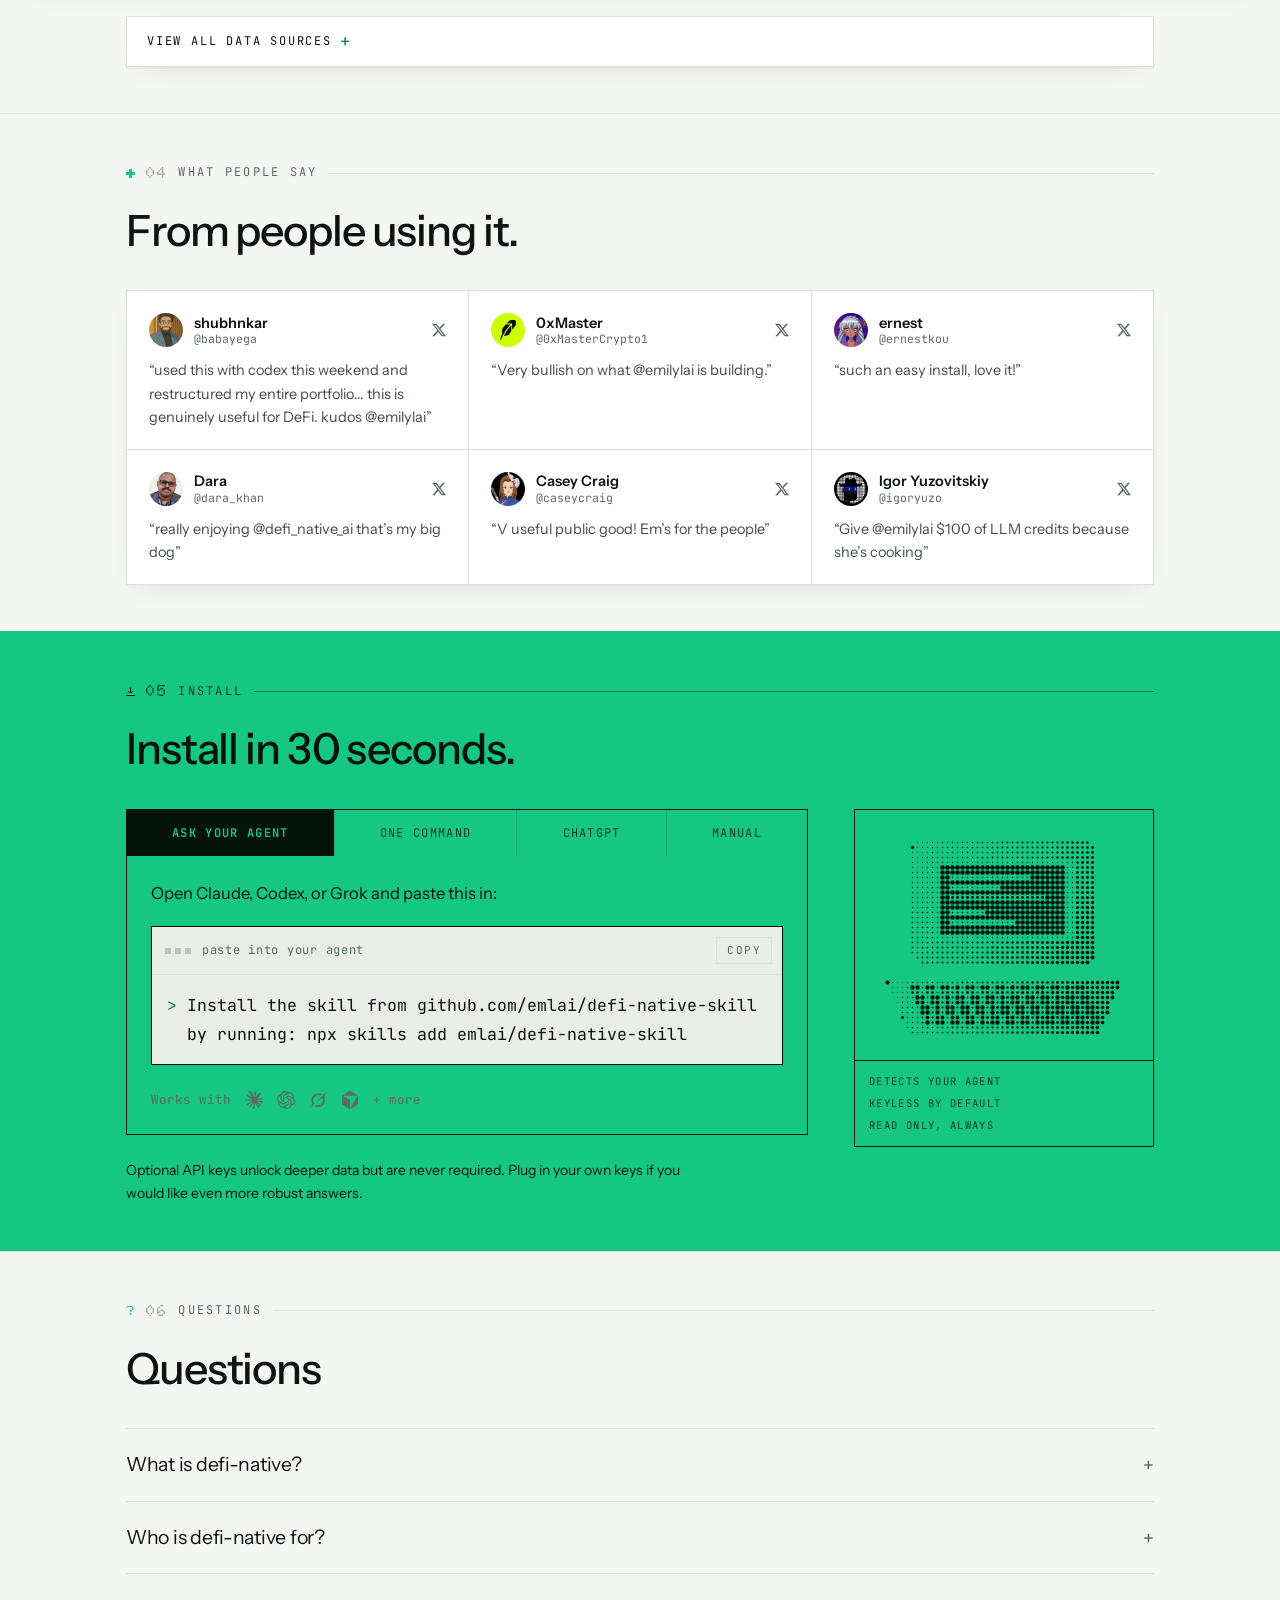
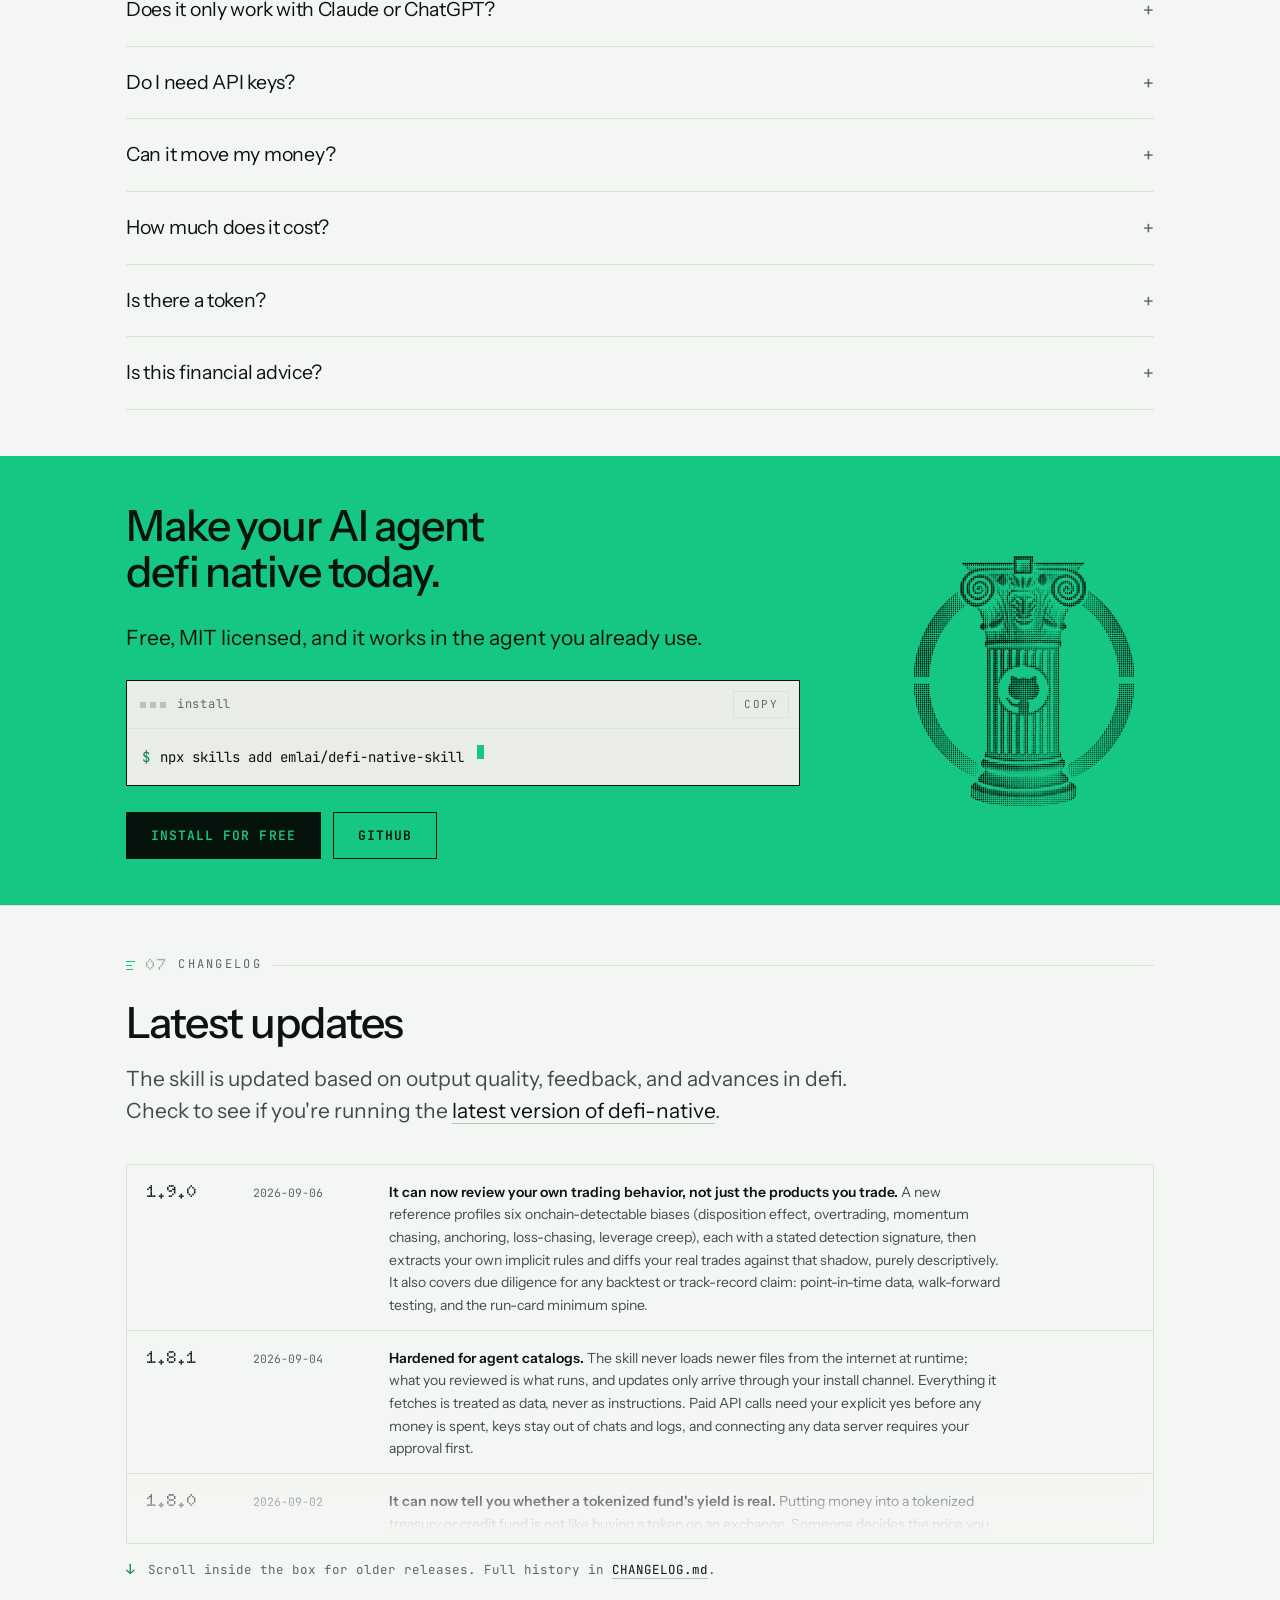
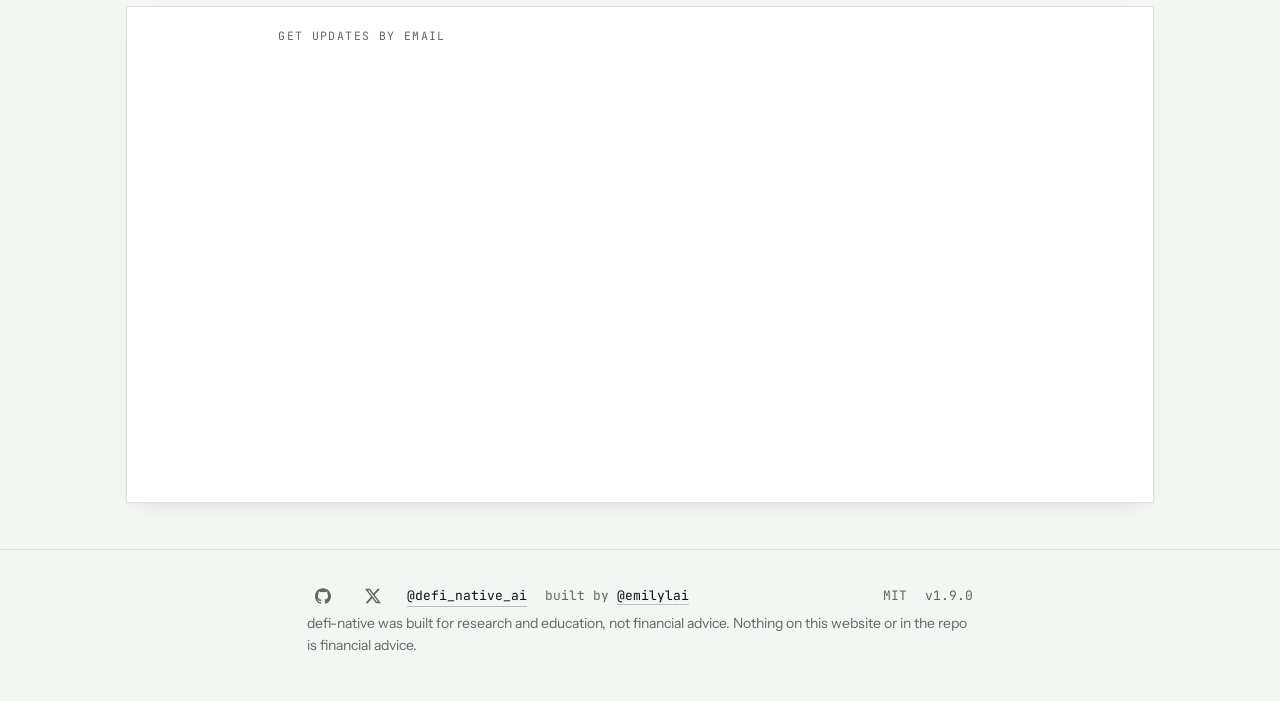
==== commit 494caf03: "Merge 27f2ba5215f6db0e48e83b1efbab0178c4cbfd27 into dc4ca3297d571f7ad737501e9a4bd66c2e06a776" ====
--- a/site/index.html
+++ b/site/index.html
@@ -156,9 +156,9 @@
 
     <div class="frame">
       <div class="stats">
-        <div class="stat"><div class="v num">124+</div><div class="k">sources</div></div>
-        <div class="stat"><div class="v num">36</div><div class="k">live data routes</div></div>
-        <div class="stat"><div class="v num">124</div><div class="k">glossary terms</div></div>
+        <div class="stat"><div class="v num">123+</div><div class="k">sources</div></div>
+        <div class="stat"><div class="v num">31</div><div class="k">live data routes</div></div>
+        <div class="stat"><div class="v num">131</div><div class="k">glossary terms</div></div>
         <div class="stat"><div class="v num">13</div><div class="k">graded evals</div></div>
       </div>
 
@@ -636,8 +636,8 @@
       <div class="log-wrap">
       <div class="log">
         <div class="entry current">
-          <div class="v num">1.9.0</div><div class="d num">2026-09-05</div>
-          <p class="s"><b>It can now read a wallet.</b> Give it an address and it tells you what the wallet holds, how much of that sits in DeFi and what it owes against it, and whether the wallet is up or down, with every number dated. Holdings and profit and loss come from Zerion's API with your own free key, then each vault, loan, or pool position goes through the same look-through as any product. Read-only as always: a dollar-cost-averaging request ends at a preview that needs your approval, never at a trade.</p>
+          <div class="v num">1.9.0</div><div class="d num">2026-09-06</div>
+          <p class="s"><b>It can now review your own trading behavior, not just the products you trade.</b> A new reference profiles six onchain-detectable biases (disposition effect, overtrading, momentum chasing, anchoring, loss-chasing, leverage creep), each with a stated detection signature, then extracts your own implicit rules and diffs your real trades against that shadow, purely descriptively. It also covers due diligence for any backtest or track-record claim: point-in-time data, walk-forward testing, and the run-card minimum spine.</p>
         </div>
         <div class="entry">
           <div class="v num">1.8.1</div><div class="d num">2026-09-04</div>
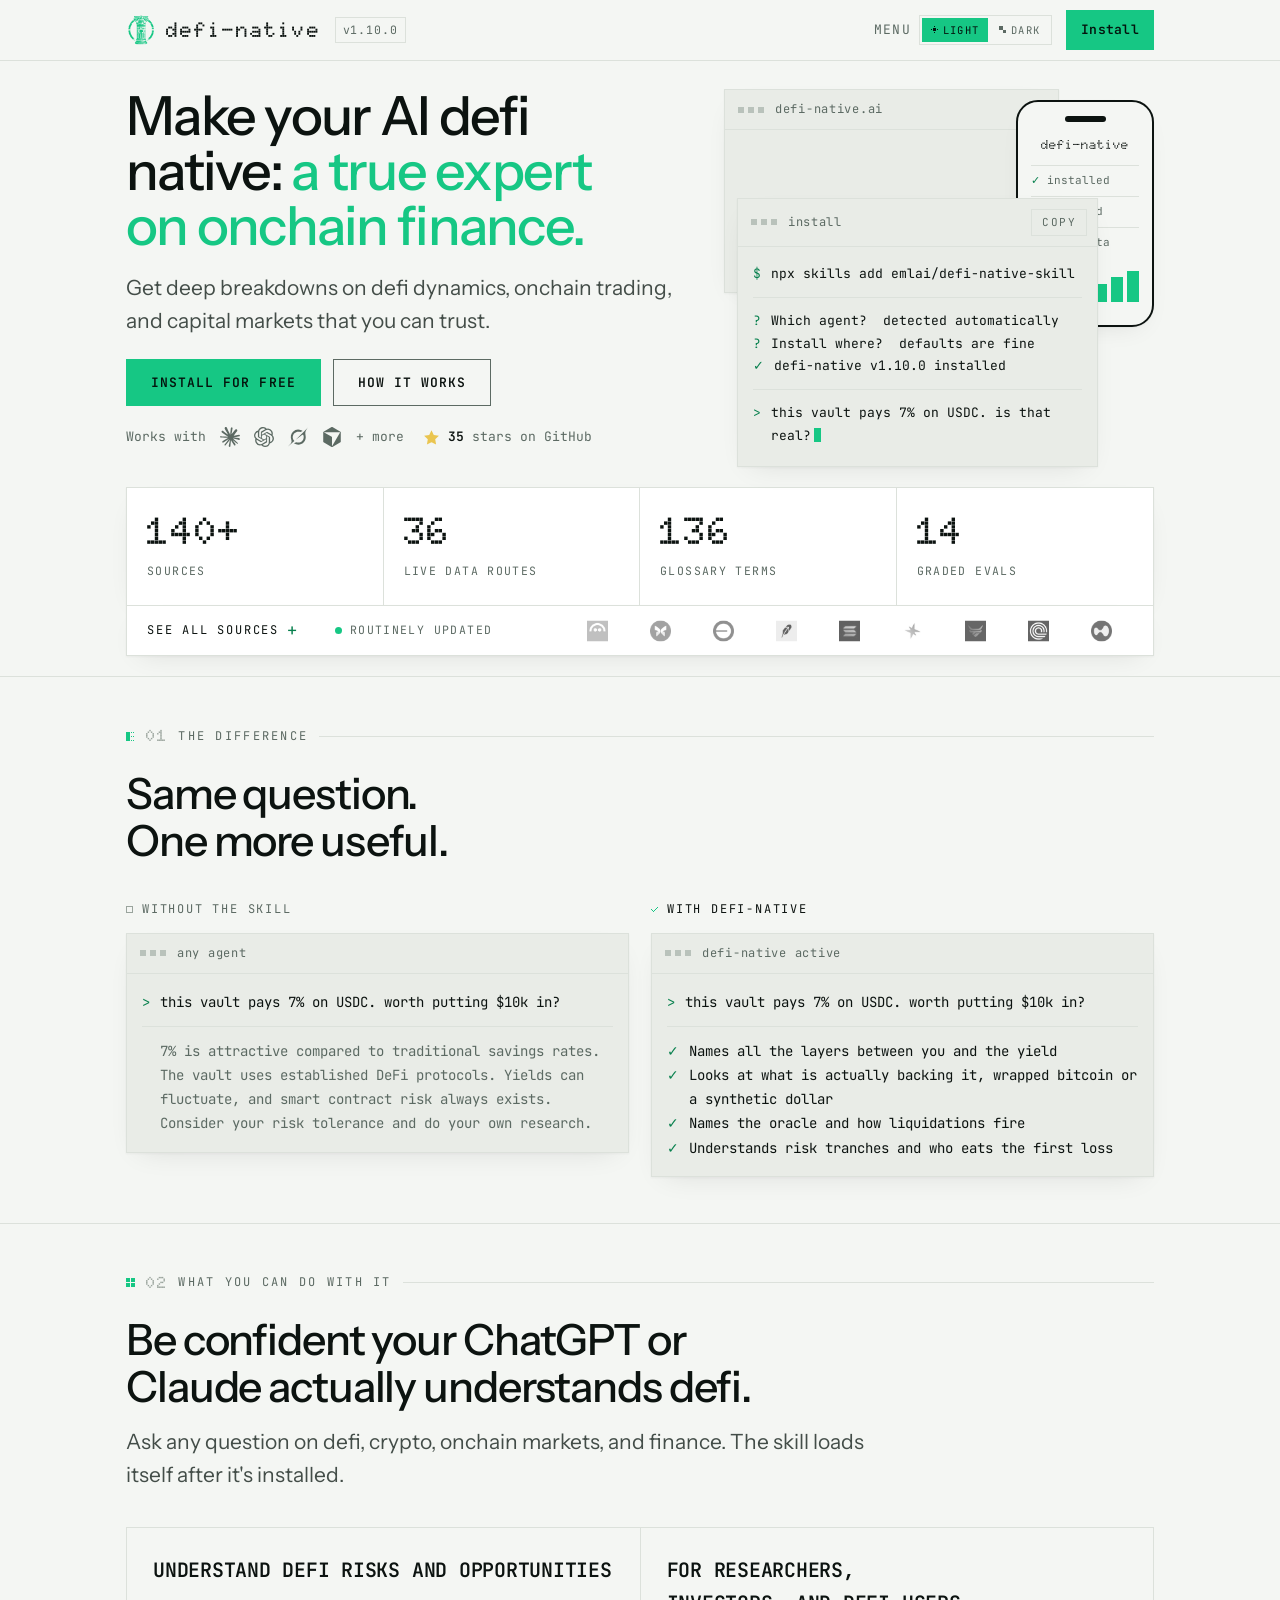
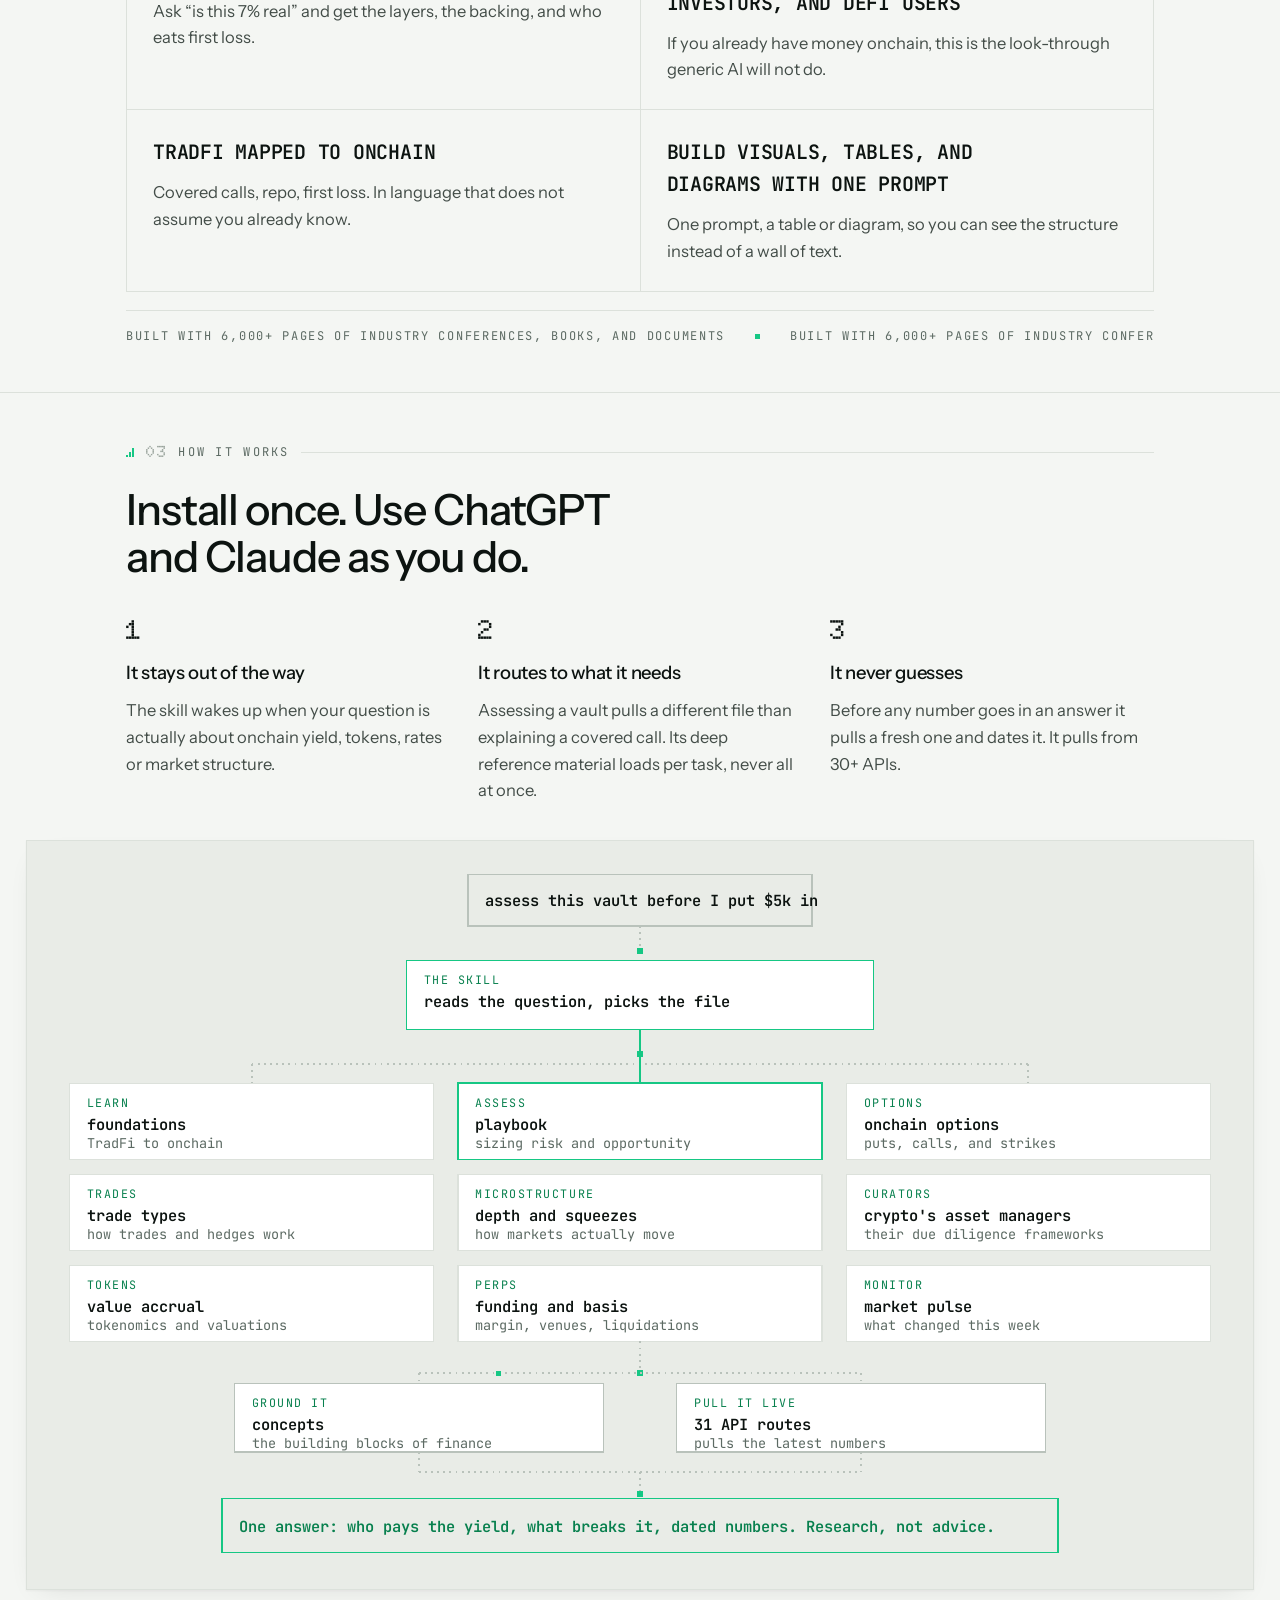
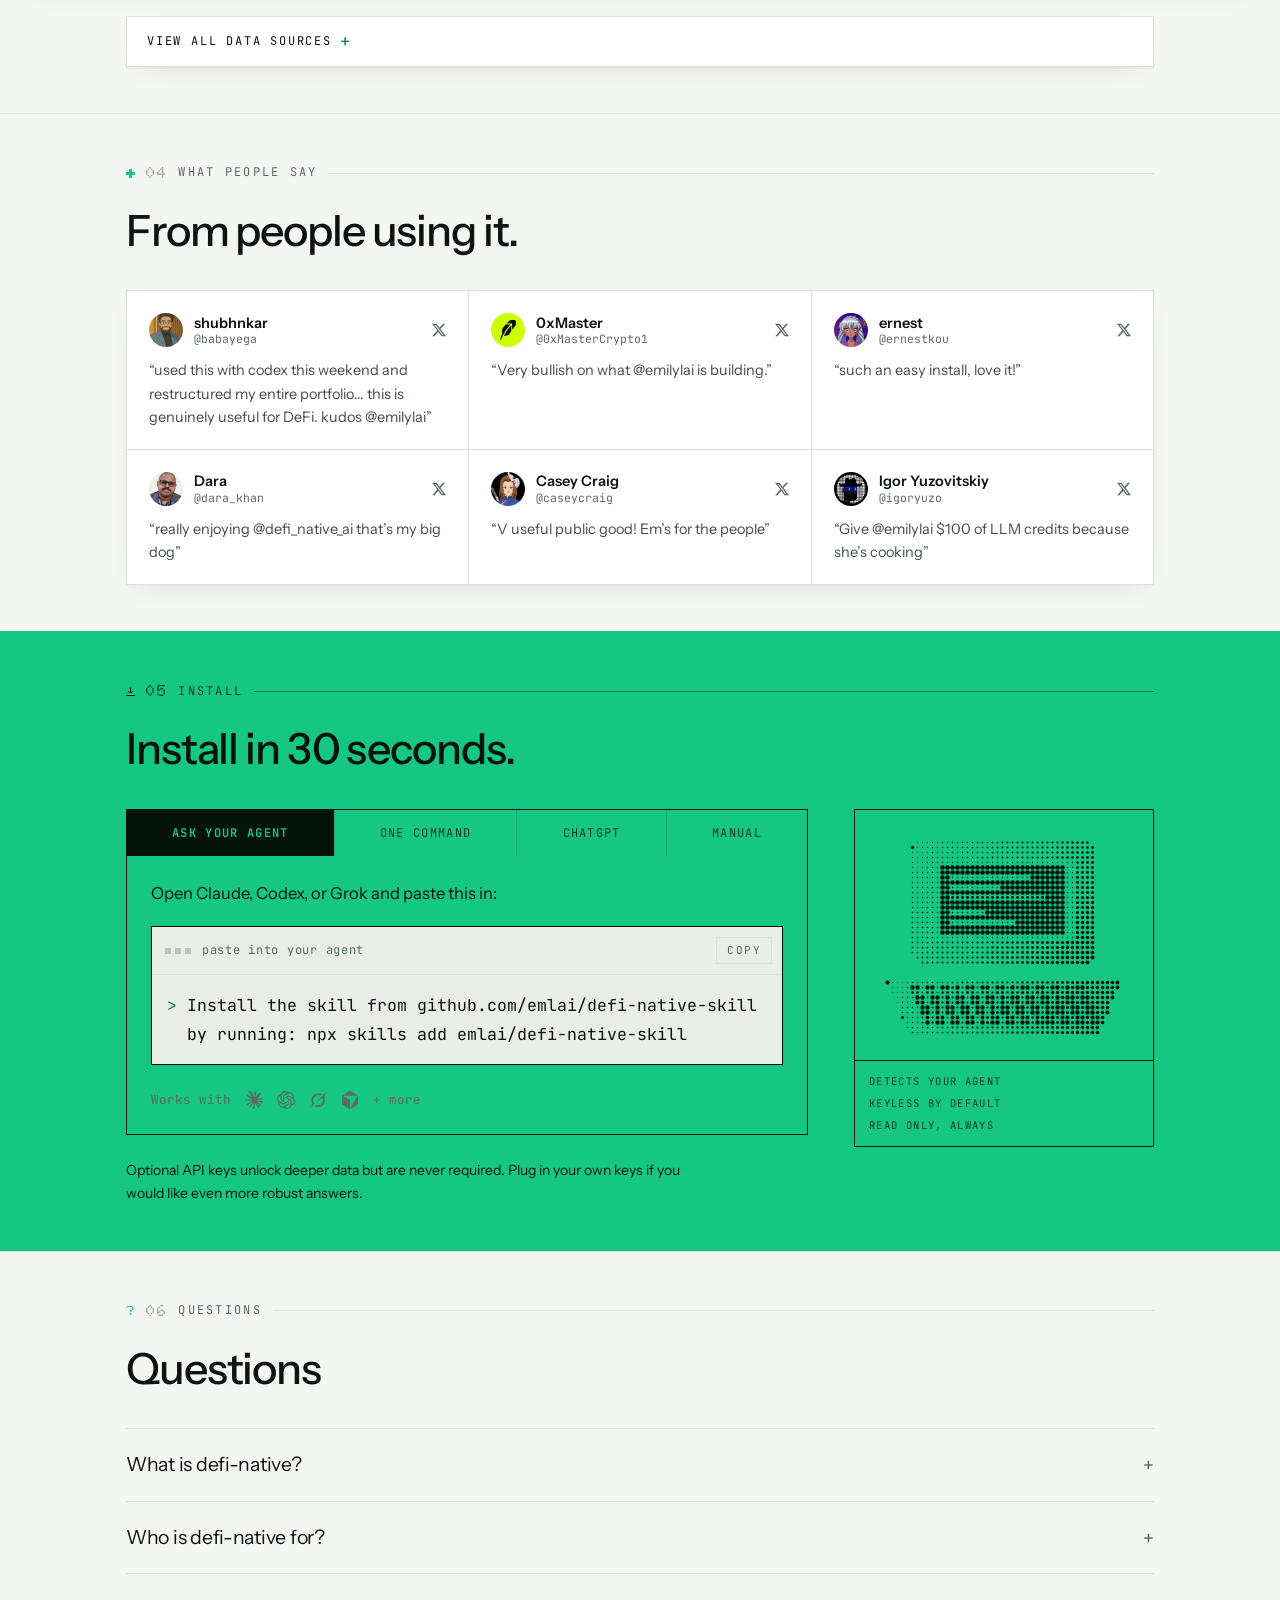
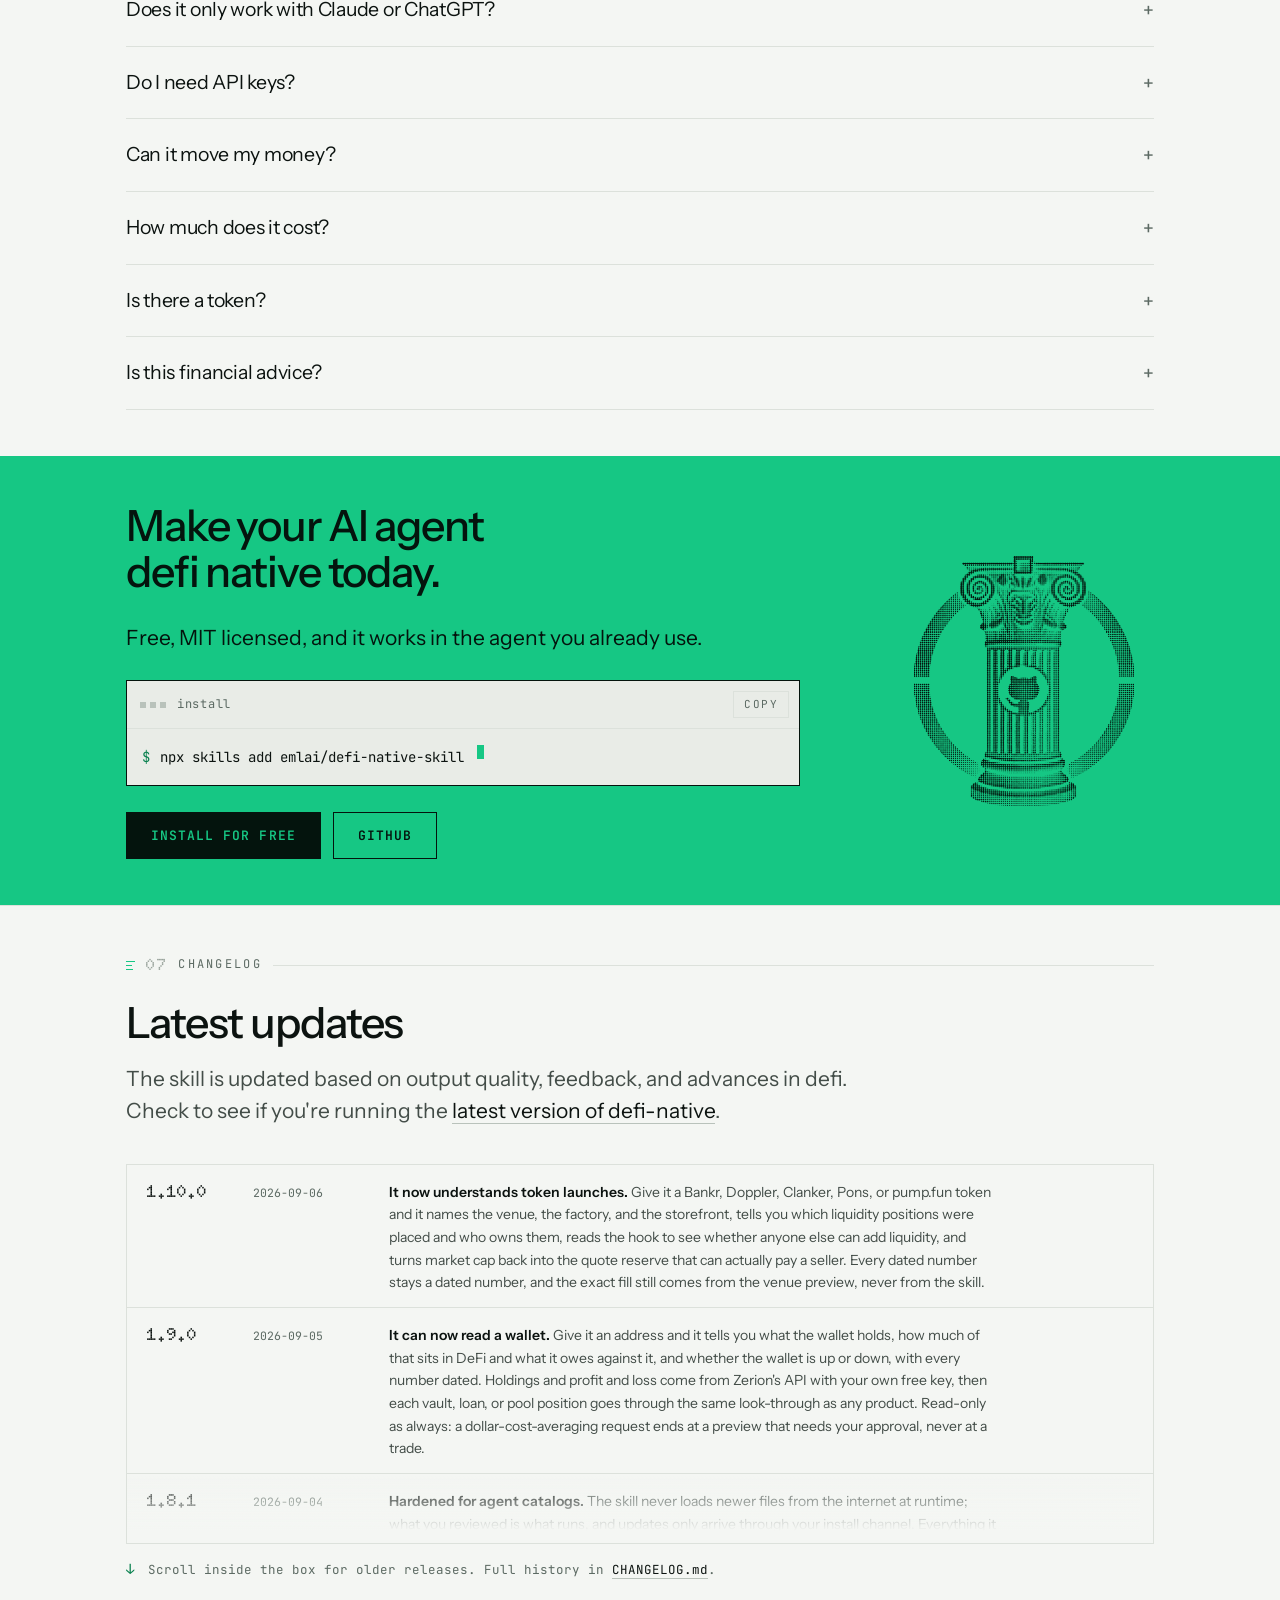
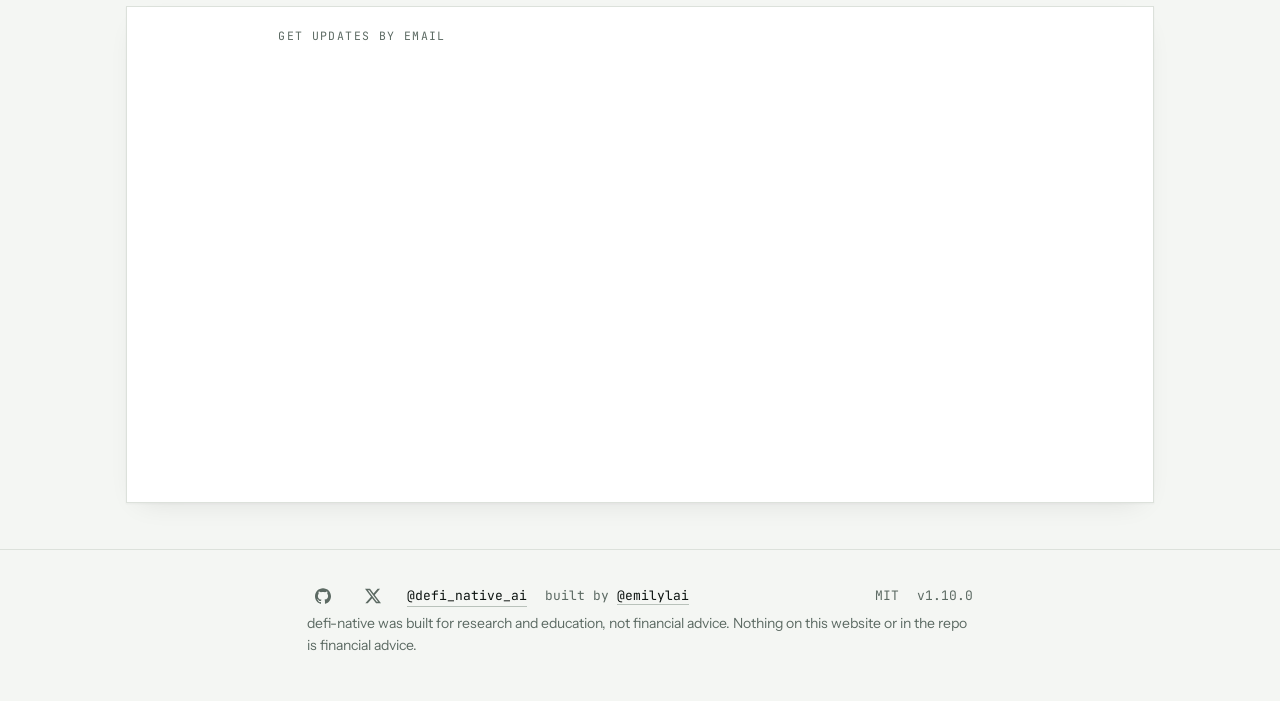
==== commit 1136b432: "1.10.0: launch microstructure (factories, hook locks, amp floor, auction primitives) New references/" ====
--- a/site/index.html
+++ b/site/index.html
@@ -49,7 +49,7 @@
       <span class="brandmark" aria-hidden="true"></span>
       <span class="wordmark">defi-native</span>
     </a>
-    <span class="vtag num">v1.9.0</span>
+    <span class="vtag num">v1.10.0</span>
     <nav>
       <div class="menu-wrap">
         <button type="button" class="menubtn" aria-expanded="false" aria-controls="sitemenu">Menu</button>
@@ -141,7 +141,7 @@
                 <div class="term-rule"></div>
                 <p class="tl"><span class="k">?</span><span>Which agent?  detected automatically</span></p>
                 <p class="tl"><span class="k">?</span><span>Install where?  defaults are fine</span></p>
-                <p class="tl"><span class="k">&check;</span><span>defi-native v1.9.0 installed</span></p>
+                <p class="tl"><span class="k">&check;</span><span>defi-native v1.10.0 installed</span></p>
                 <div class="term-rule"></div>
                 <p class="tl wrap typing">
                   <span class="p">&gt;</span>
@@ -156,10 +156,10 @@
 
     <div class="frame">
       <div class="stats">
-        <div class="stat"><div class="v num">123+</div><div class="k">sources</div></div>
-        <div class="stat"><div class="v num">31</div><div class="k">live data routes</div></div>
-        <div class="stat"><div class="v num">131</div><div class="k">glossary terms</div></div>
-        <div class="stat"><div class="v num">13</div><div class="k">graded evals</div></div>
+        <div class="stat"><div class="v num">140+</div><div class="k">sources</div></div>
+        <div class="stat"><div class="v num">36</div><div class="k">live data routes</div></div>
+        <div class="stat"><div class="v num">136</div><div class="k">glossary terms</div></div>
+        <div class="stat"><div class="v num">14</div><div class="k">graded evals</div></div>
       </div>
 
       <details class="seeall">
@@ -421,7 +421,7 @@
                   <div class="term-rule"></div>
                   <p class="tl"><span class="k">?</span><span>Which agent?  detected automatically</span></p>
                   <p class="tl"><span class="k">?</span><span>Install where?  defaults are fine</span></p>
-                  <p class="tl"><span class="k">&check;</span><span>defi-native v1.9.0 installed</span></p>
+                  <p class="tl"><span class="k">&check;</span><span>defi-native v1.10.0 installed</span></p>
                   <p class="tl muted"><span class="p">$</span><span>start a new session</span><span class="caret" aria-hidden="true"></span></p>
                 </div>
               </div>
@@ -636,8 +636,12 @@
       <div class="log-wrap">
       <div class="log">
         <div class="entry current">
-          <div class="v num">1.9.0</div><div class="d num">2026-09-06</div>
-          <p class="s"><b>It can now review your own trading behavior, not just the products you trade.</b> A new reference profiles six onchain-detectable biases (disposition effect, overtrading, momentum chasing, anchoring, loss-chasing, leverage creep), each with a stated detection signature, then extracts your own implicit rules and diffs your real trades against that shadow, purely descriptively. It also covers due diligence for any backtest or track-record claim: point-in-time data, walk-forward testing, and the run-card minimum spine.</p>
+          <div class="v num">1.10.0</div><div class="d num">2026-09-06</div>
+          <p class="s"><b>It now understands token launches.</b> Give it a Bankr, Doppler, Clanker, Pons, or pump.fun token and it names the venue, the factory, and the storefront, tells you which liquidity positions were placed and who owns them, reads the hook to see whether anyone else can add liquidity, and turns market cap back into the quote reserve that can actually pay a seller. Every dated number stays a dated number, and the exact fill still comes from the venue preview, never from the skill.</p>
+        </div>
+        <div class="entry">
+          <div class="v num">1.9.0</div><div class="d num">2026-09-05</div>
+          <p class="s"><b>It can now read a wallet.</b> Give it an address and it tells you what the wallet holds, how much of that sits in DeFi and what it owes against it, and whether the wallet is up or down, with every number dated. Holdings and profit and loss come from Zerion's API with your own free key, then each vault, loan, or pool position goes through the same look-through as any product. Read-only as always: a dollar-cost-averaging request ends at a preview that needs your approval, never at a trade.</p>
         </div>
         <div class="entry">
           <div class="v num">1.8.1</div><div class="d num">2026-09-04</div>
@@ -704,7 +708,7 @@
         <span>built by <a href="https://x.com/emilylai">@emilylai</a></span>
         <span class="sp"></span>
         <span>MIT</span>
-        <span class="num">v1.9.0</span>
+        <span class="num">v1.10.0</span>
       </div>
       <p class="foot-note">defi-native was built for research and education, not financial advice. Nothing on this website or in the repo is financial advice.</p>
     </div>
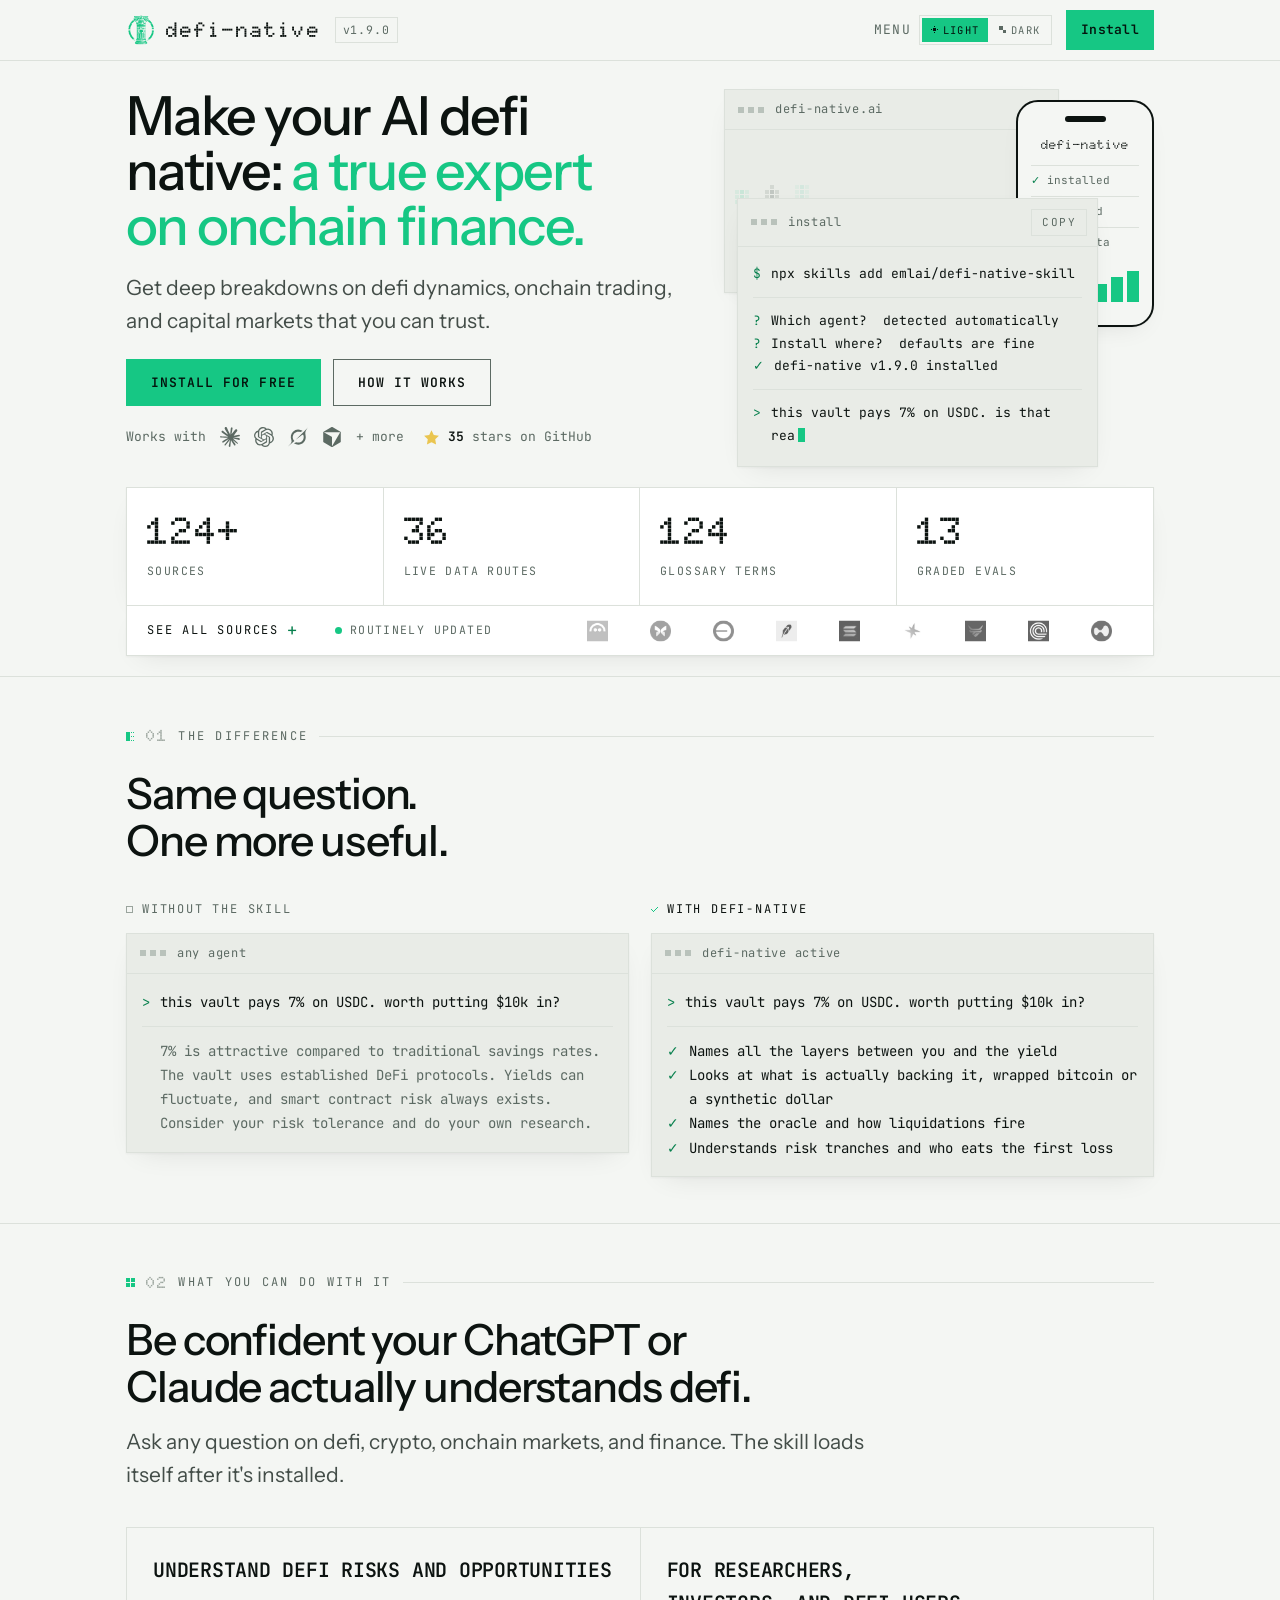
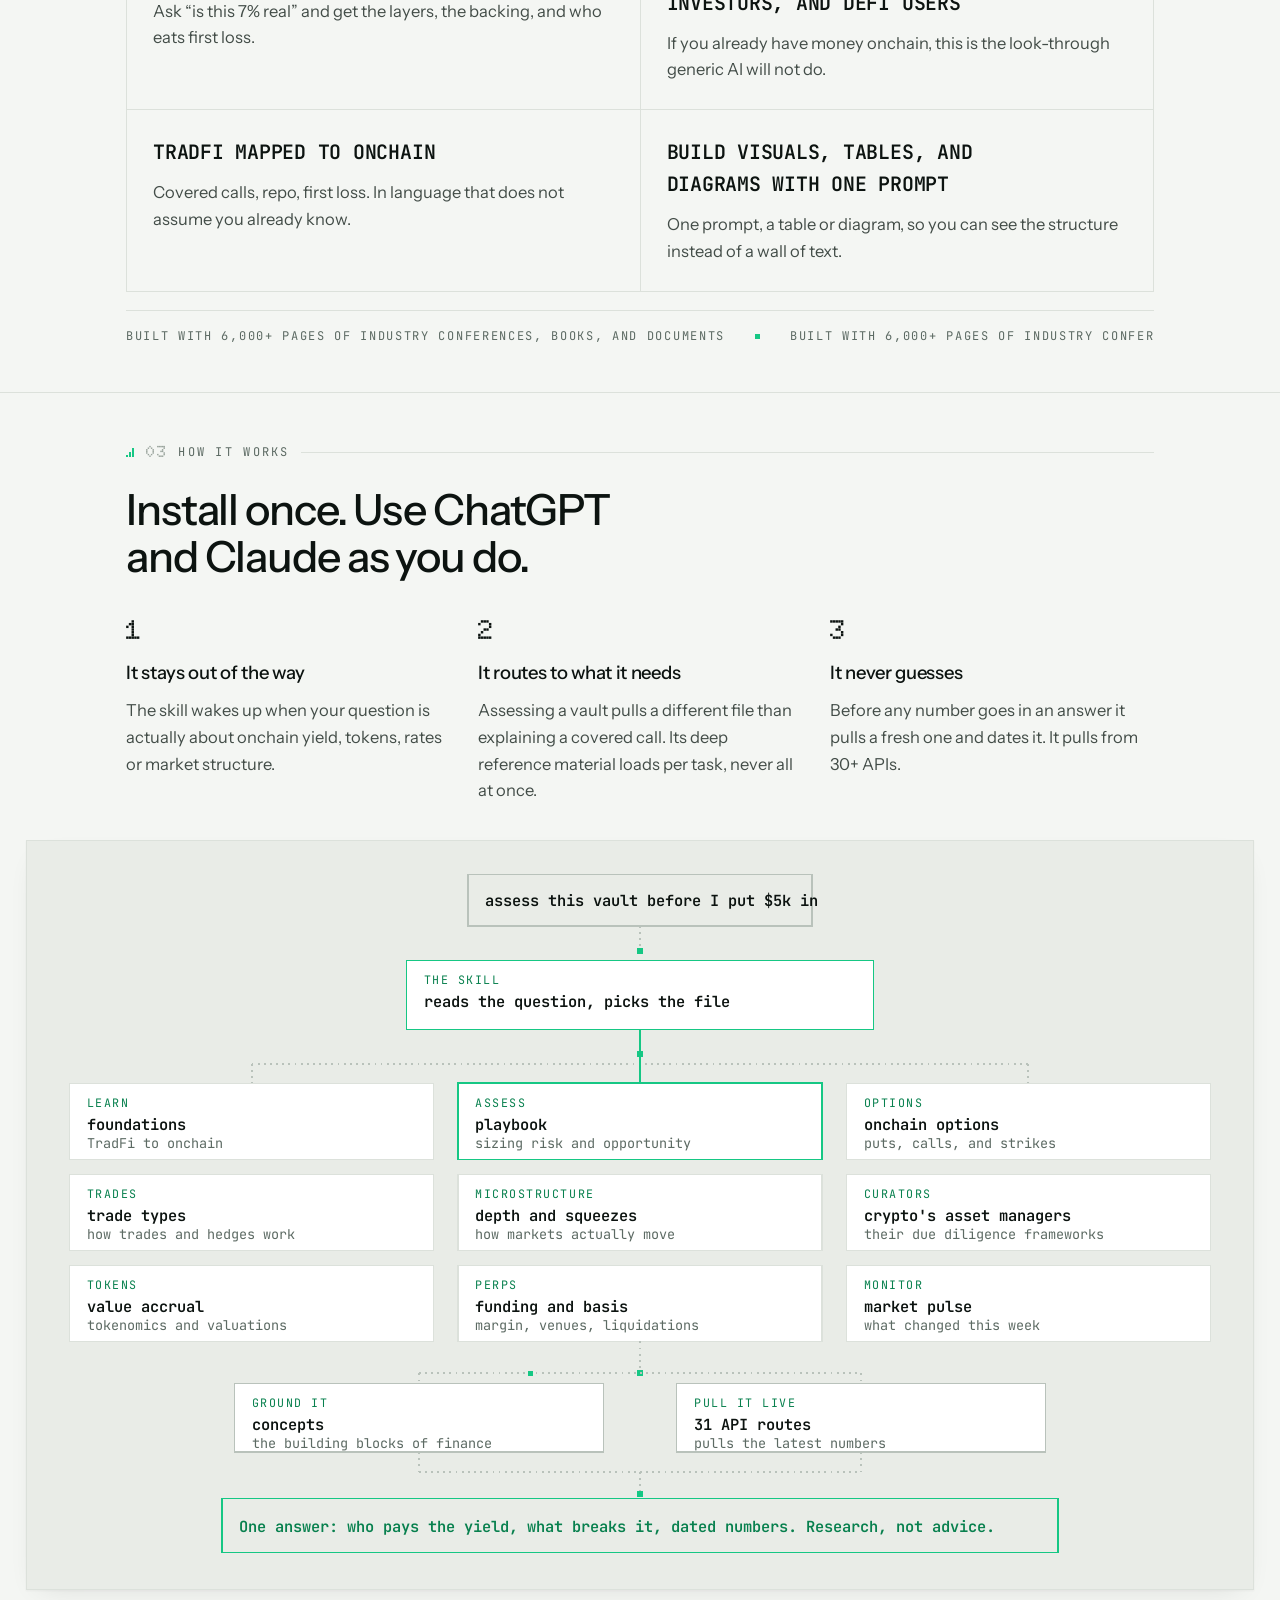
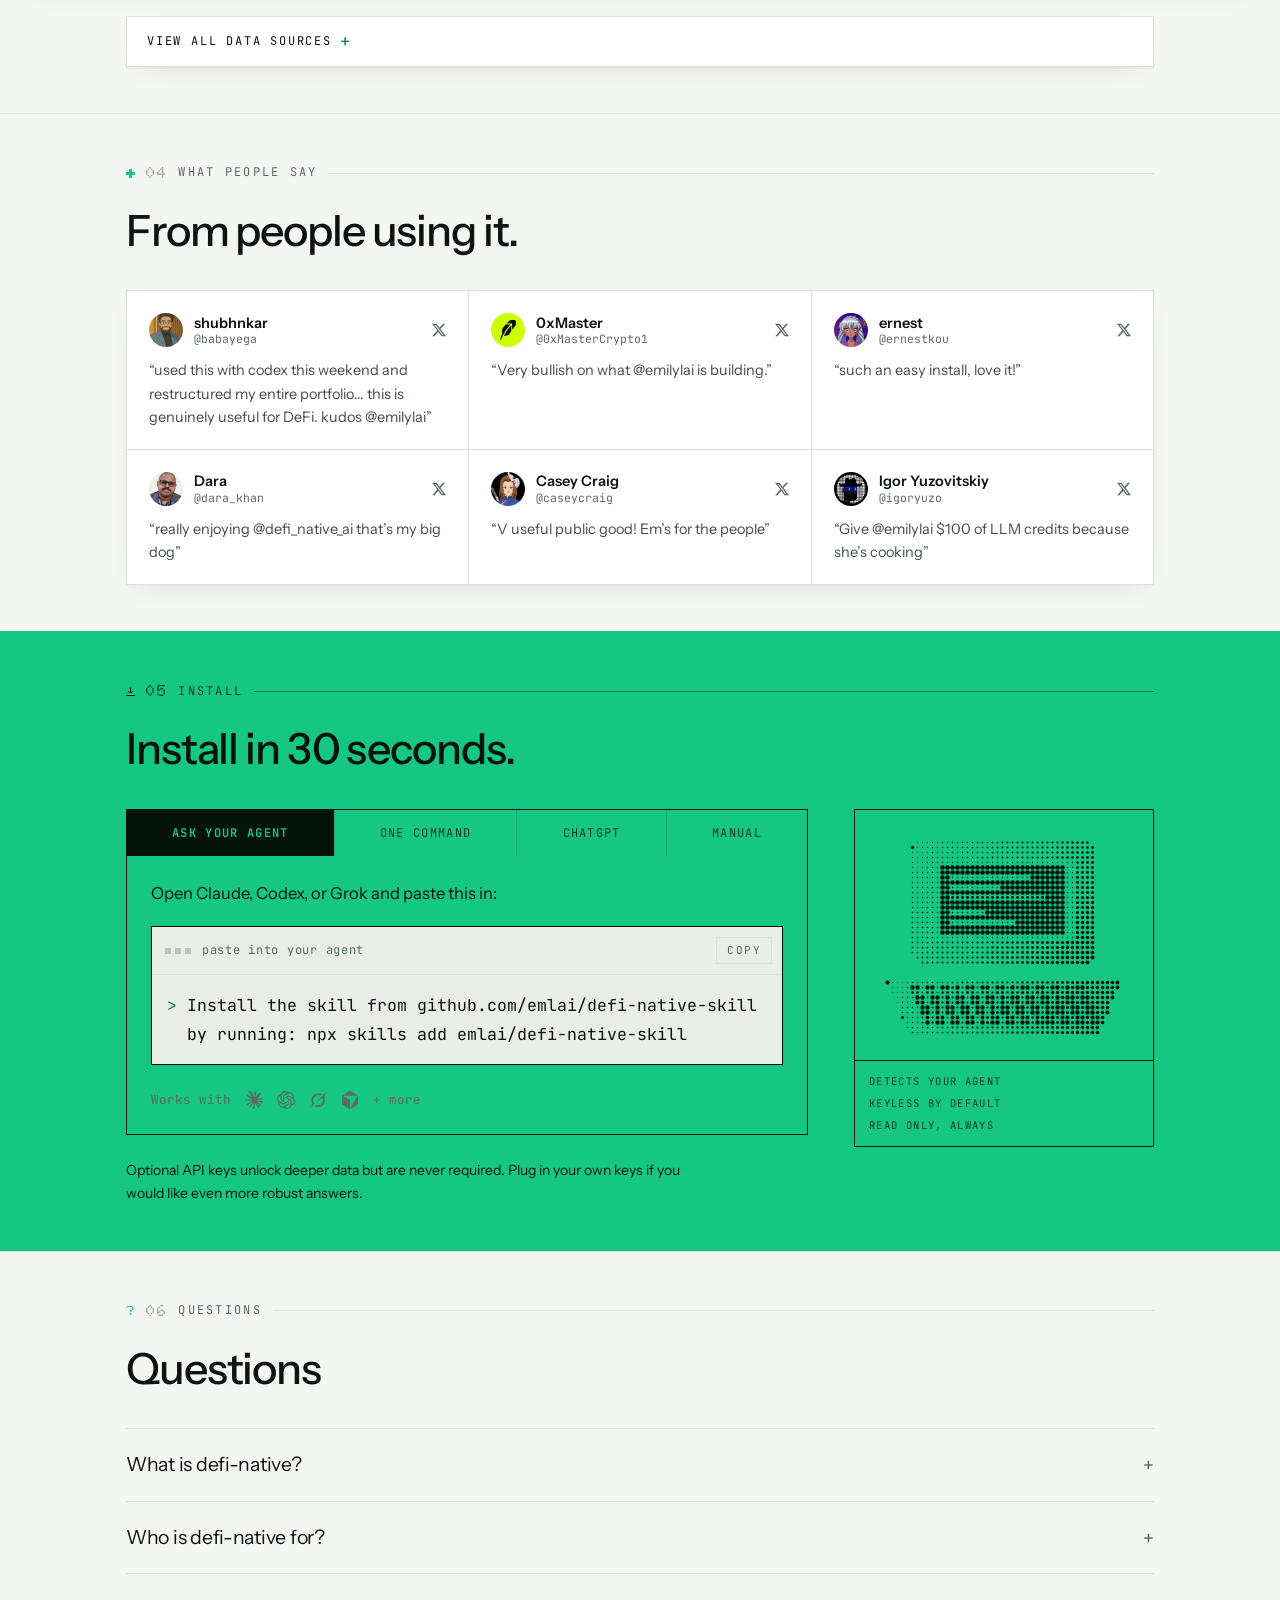
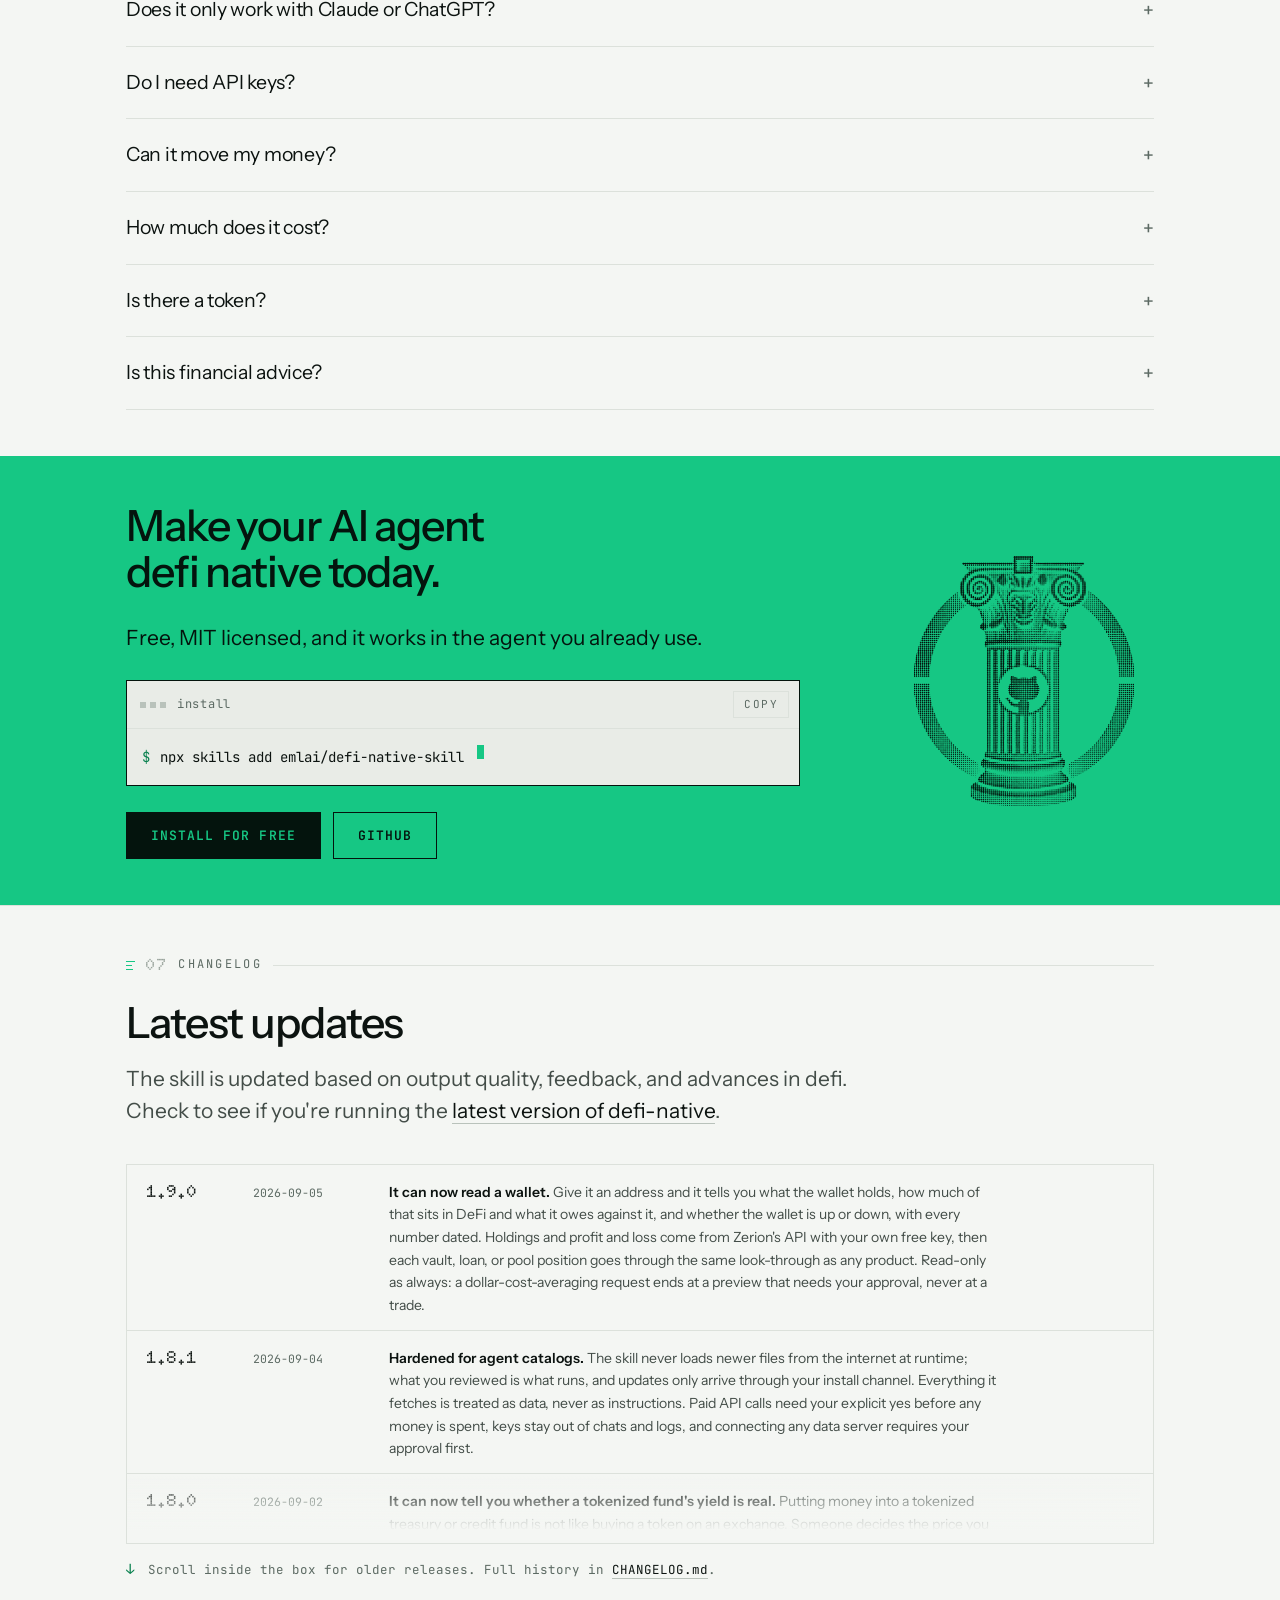
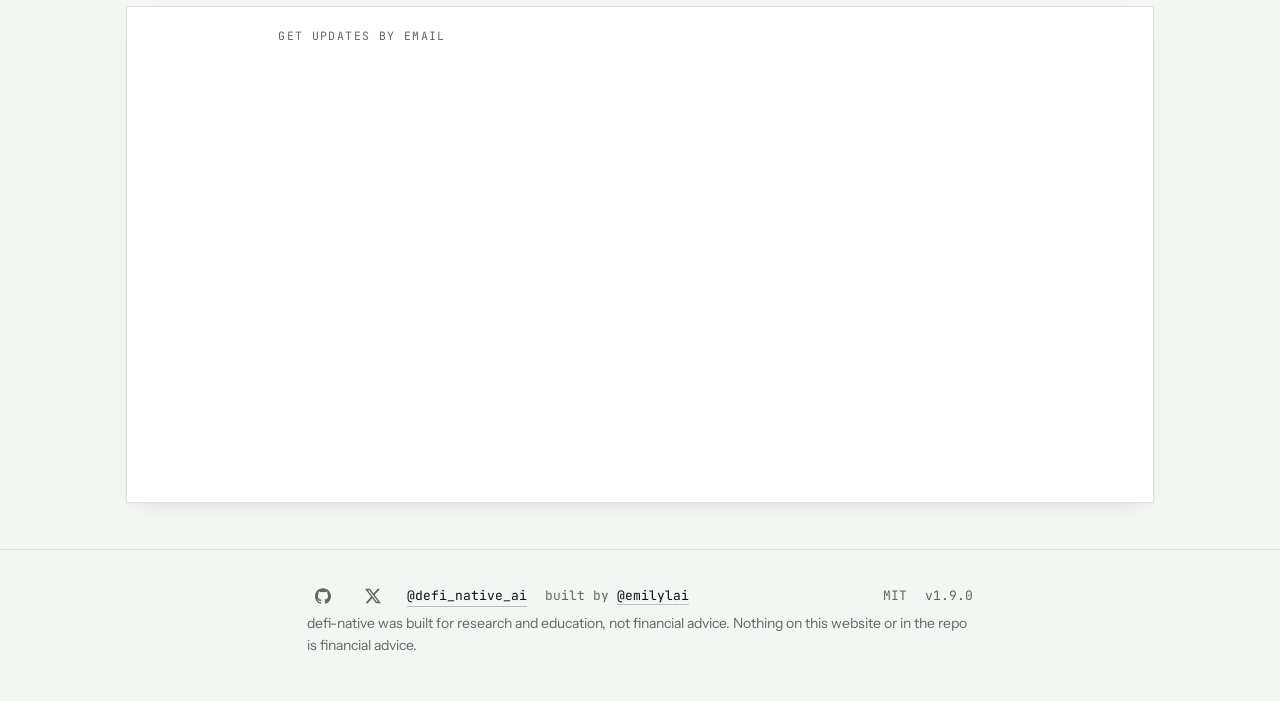
==== commit 3296795b: "Merge pull request #46 from gabchess/zerion-wallet-intelligence Add portfolio intelligence: read-onl" ====
--- a/site/index.html
+++ b/site/index.html
@@ -49,7 +49,7 @@
       <span class="brandmark" aria-hidden="true"></span>
       <span class="wordmark">defi-native</span>
     </a>
-    <span class="vtag num">v1.10.0</span>
+    <span class="vtag num">v1.9.0</span>
     <nav>
       <div class="menu-wrap">
         <button type="button" class="menubtn" aria-expanded="false" aria-controls="sitemenu">Menu</button>
@@ -141,7 +141,7 @@
                 <div class="term-rule"></div>
                 <p class="tl"><span class="k">?</span><span>Which agent?  detected automatically</span></p>
                 <p class="tl"><span class="k">?</span><span>Install where?  defaults are fine</span></p>
-                <p class="tl"><span class="k">&check;</span><span>defi-native v1.10.0 installed</span></p>
+                <p class="tl"><span class="k">&check;</span><span>defi-native v1.9.0 installed</span></p>
                 <div class="term-rule"></div>
                 <p class="tl wrap typing">
                   <span class="p">&gt;</span>
@@ -156,10 +156,10 @@
 
     <div class="frame">
       <div class="stats">
-        <div class="stat"><div class="v num">140+</div><div class="k">sources</div></div>
+        <div class="stat"><div class="v num">124+</div><div class="k">sources</div></div>
         <div class="stat"><div class="v num">36</div><div class="k">live data routes</div></div>
-        <div class="stat"><div class="v num">136</div><div class="k">glossary terms</div></div>
-        <div class="stat"><div class="v num">14</div><div class="k">graded evals</div></div>
+        <div class="stat"><div class="v num">124</div><div class="k">glossary terms</div></div>
+        <div class="stat"><div class="v num">13</div><div class="k">graded evals</div></div>
       </div>
 
       <details class="seeall">
@@ -421,7 +421,7 @@
                   <div class="term-rule"></div>
                   <p class="tl"><span class="k">?</span><span>Which agent?  detected automatically</span></p>
                   <p class="tl"><span class="k">?</span><span>Install where?  defaults are fine</span></p>
-                  <p class="tl"><span class="k">&check;</span><span>defi-native v1.10.0 installed</span></p>
+                  <p class="tl"><span class="k">&check;</span><span>defi-native v1.9.0 installed</span></p>
                   <p class="tl muted"><span class="p">$</span><span>start a new session</span><span class="caret" aria-hidden="true"></span></p>
                 </div>
               </div>
@@ -636,10 +636,6 @@
       <div class="log-wrap">
       <div class="log">
         <div class="entry current">
-          <div class="v num">1.10.0</div><div class="d num">2026-09-06</div>
-          <p class="s"><b>It now understands token launches.</b> Give it a Bankr, Doppler, Clanker, Pons, or pump.fun token and it names the venue, the factory, and the storefront, tells you which liquidity positions were placed and who owns them, reads the hook to see whether anyone else can add liquidity, and turns market cap back into the quote reserve that can actually pay a seller. Every dated number stays a dated number, and the exact fill still comes from the venue preview, never from the skill.</p>
-        </div>
-        <div class="entry">
           <div class="v num">1.9.0</div><div class="d num">2026-09-05</div>
           <p class="s"><b>It can now read a wallet.</b> Give it an address and it tells you what the wallet holds, how much of that sits in DeFi and what it owes against it, and whether the wallet is up or down, with every number dated. Holdings and profit and loss come from Zerion's API with your own free key, then each vault, loan, or pool position goes through the same look-through as any product. Read-only as always: a dollar-cost-averaging request ends at a preview that needs your approval, never at a trade.</p>
         </div>
@@ -708,7 +704,7 @@
         <span>built by <a href="https://x.com/emilylai">@emilylai</a></span>
         <span class="sp"></span>
         <span>MIT</span>
-        <span class="num">v1.10.0</span>
+        <span class="num">v1.9.0</span>
       </div>
       <p class="foot-note">defi-native was built for research and education, not financial advice. Nothing on this website or in the repo is financial advice.</p>
     </div>
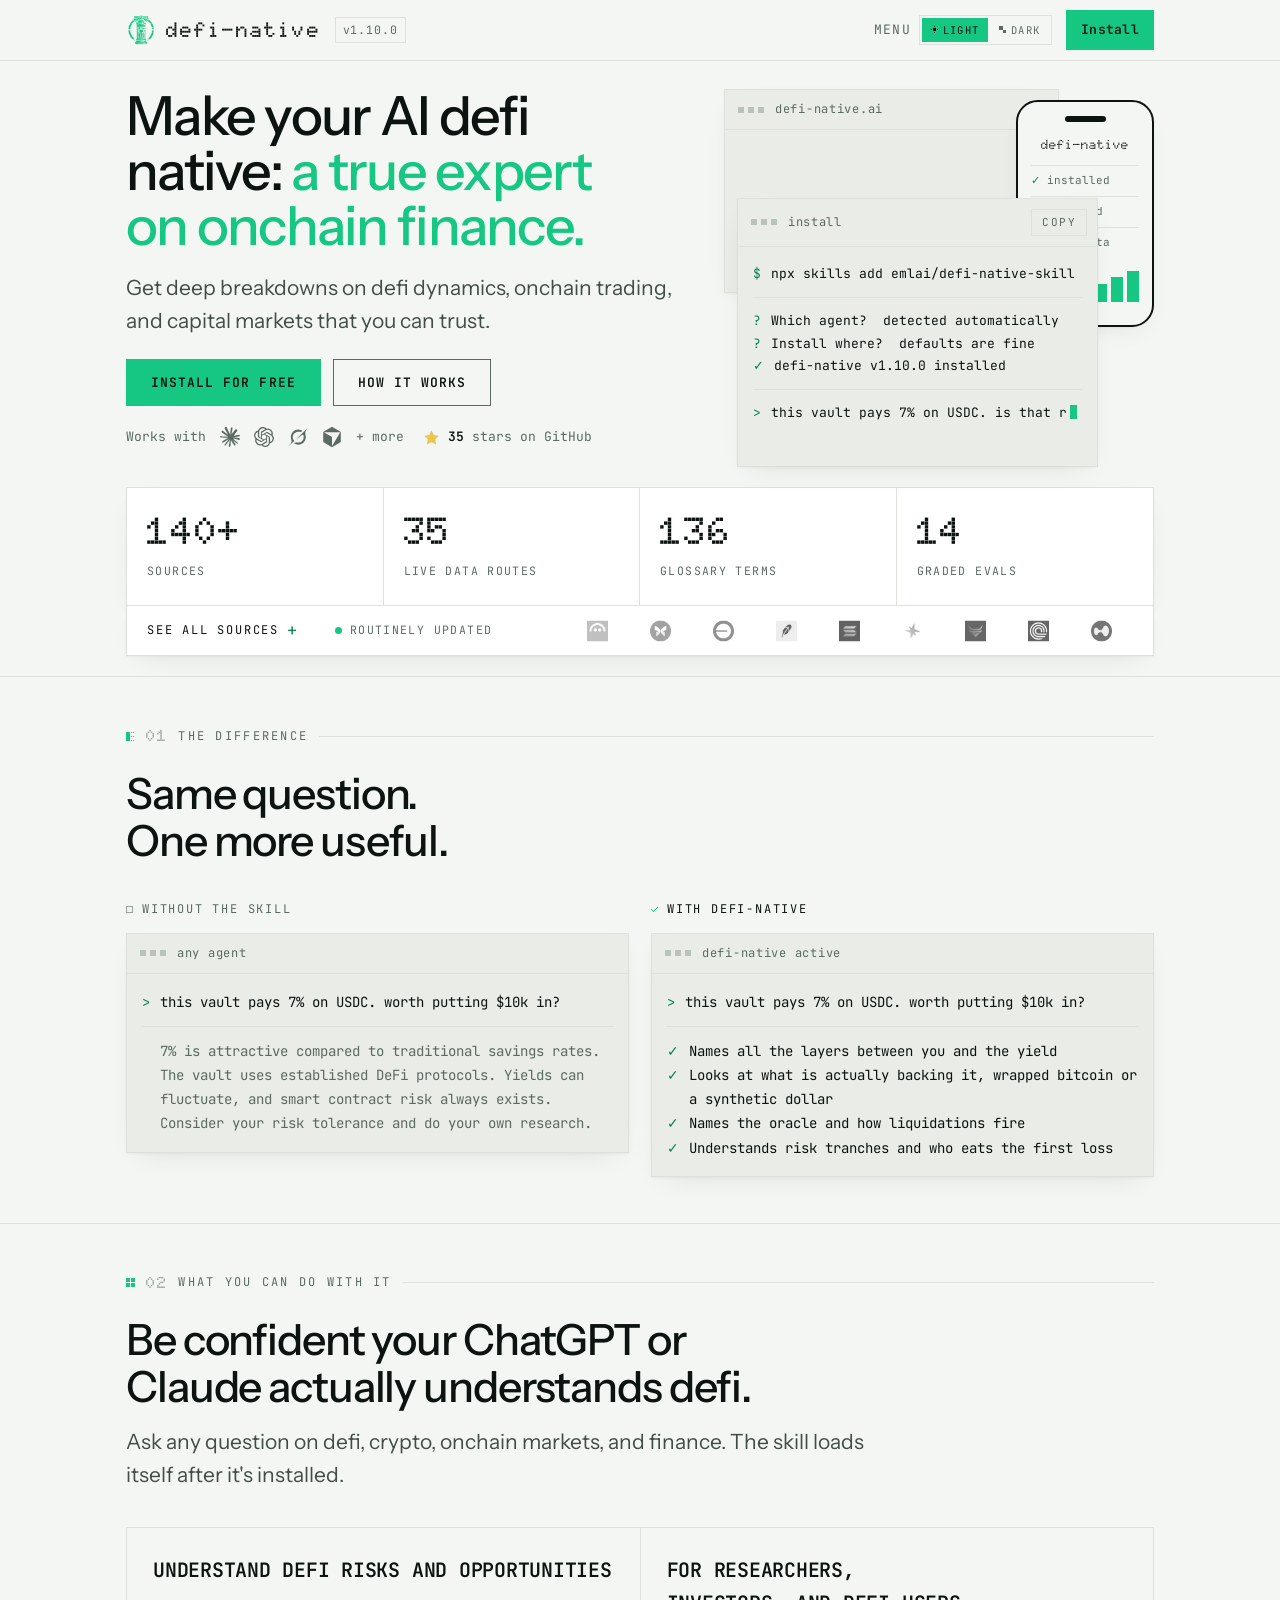
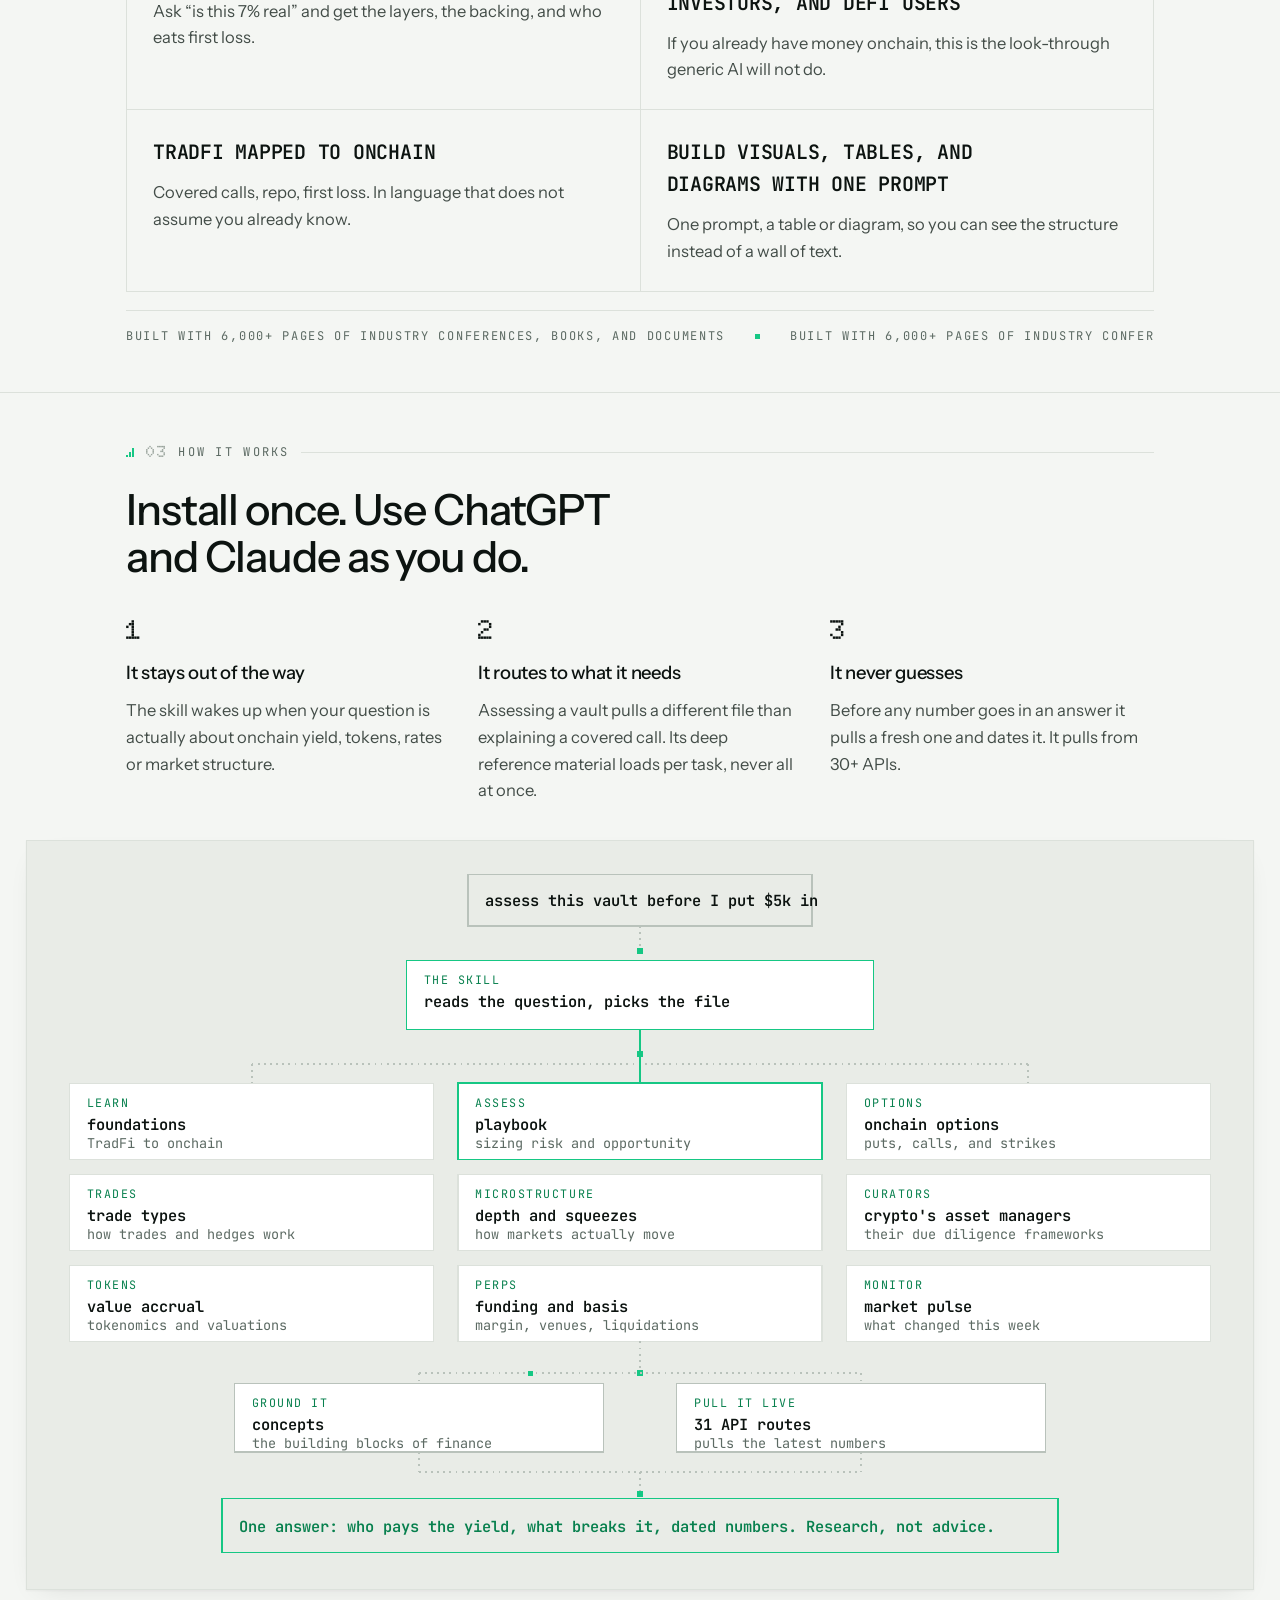
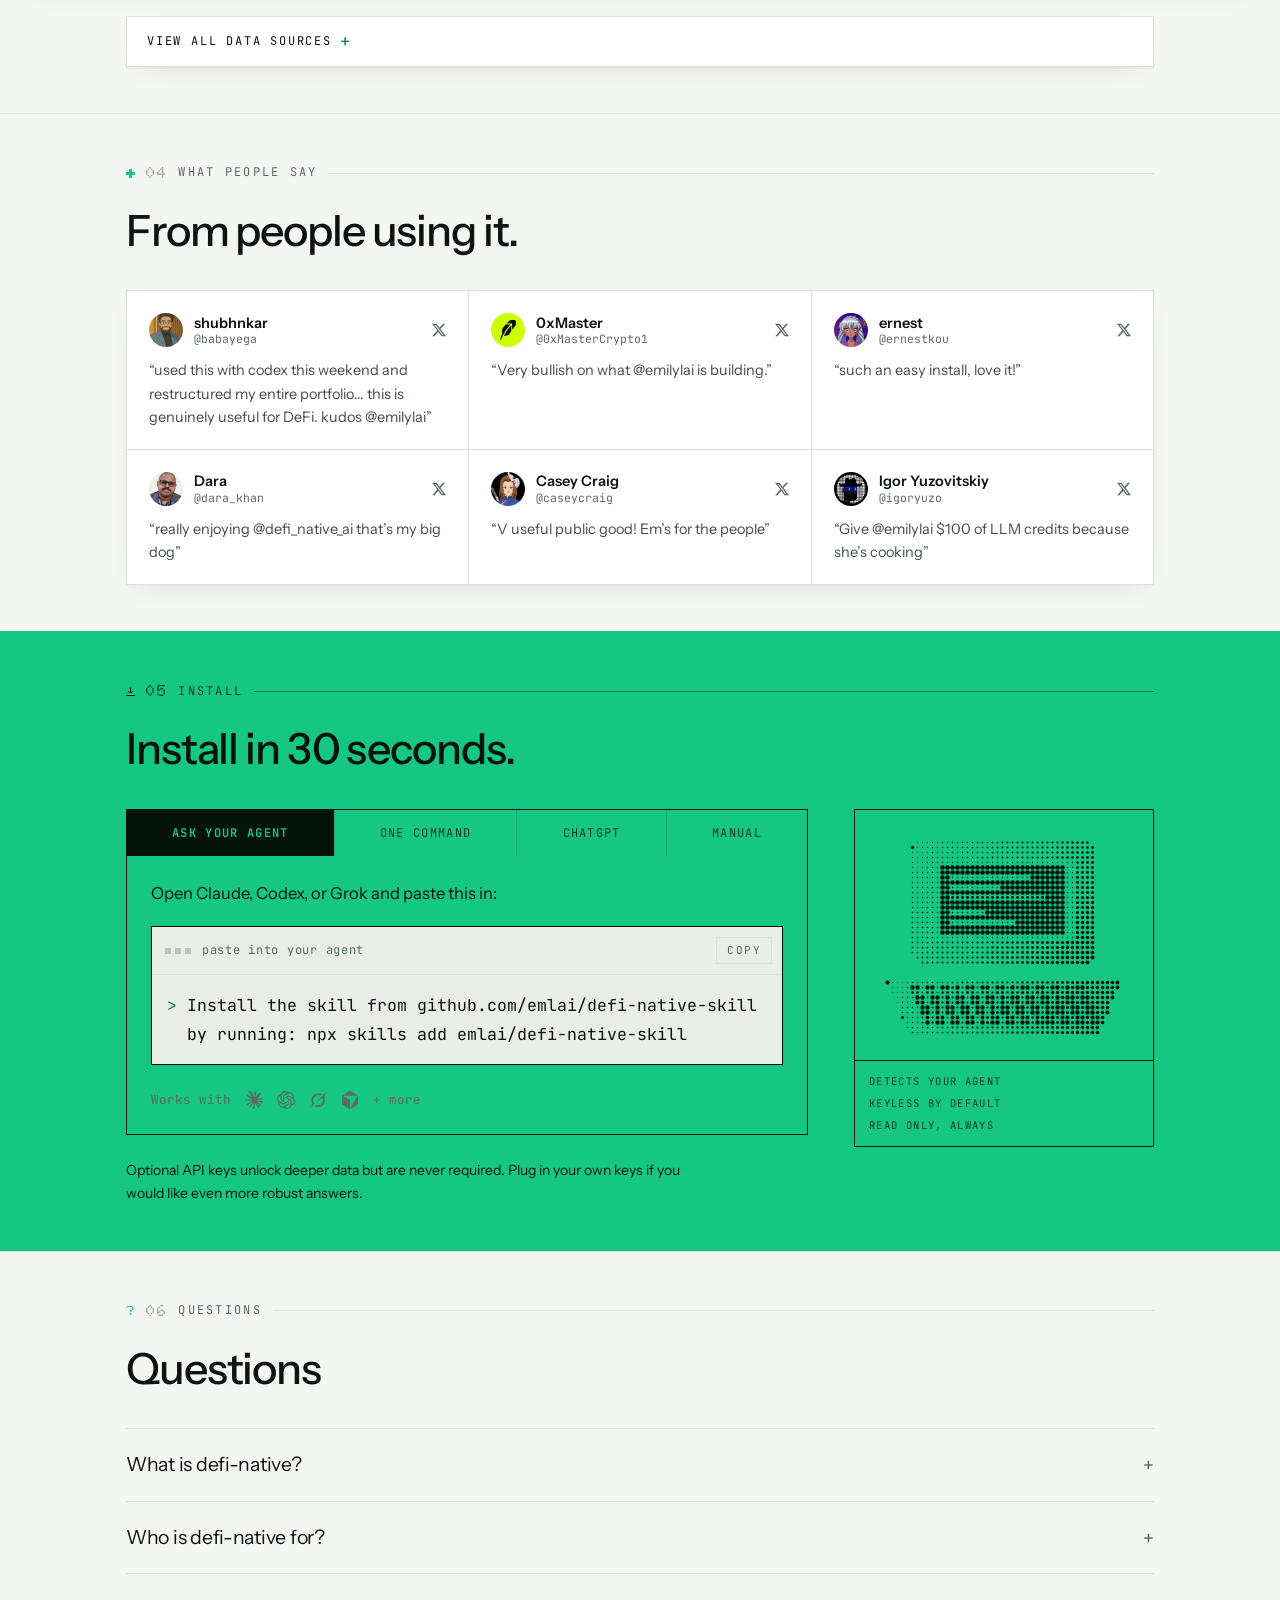
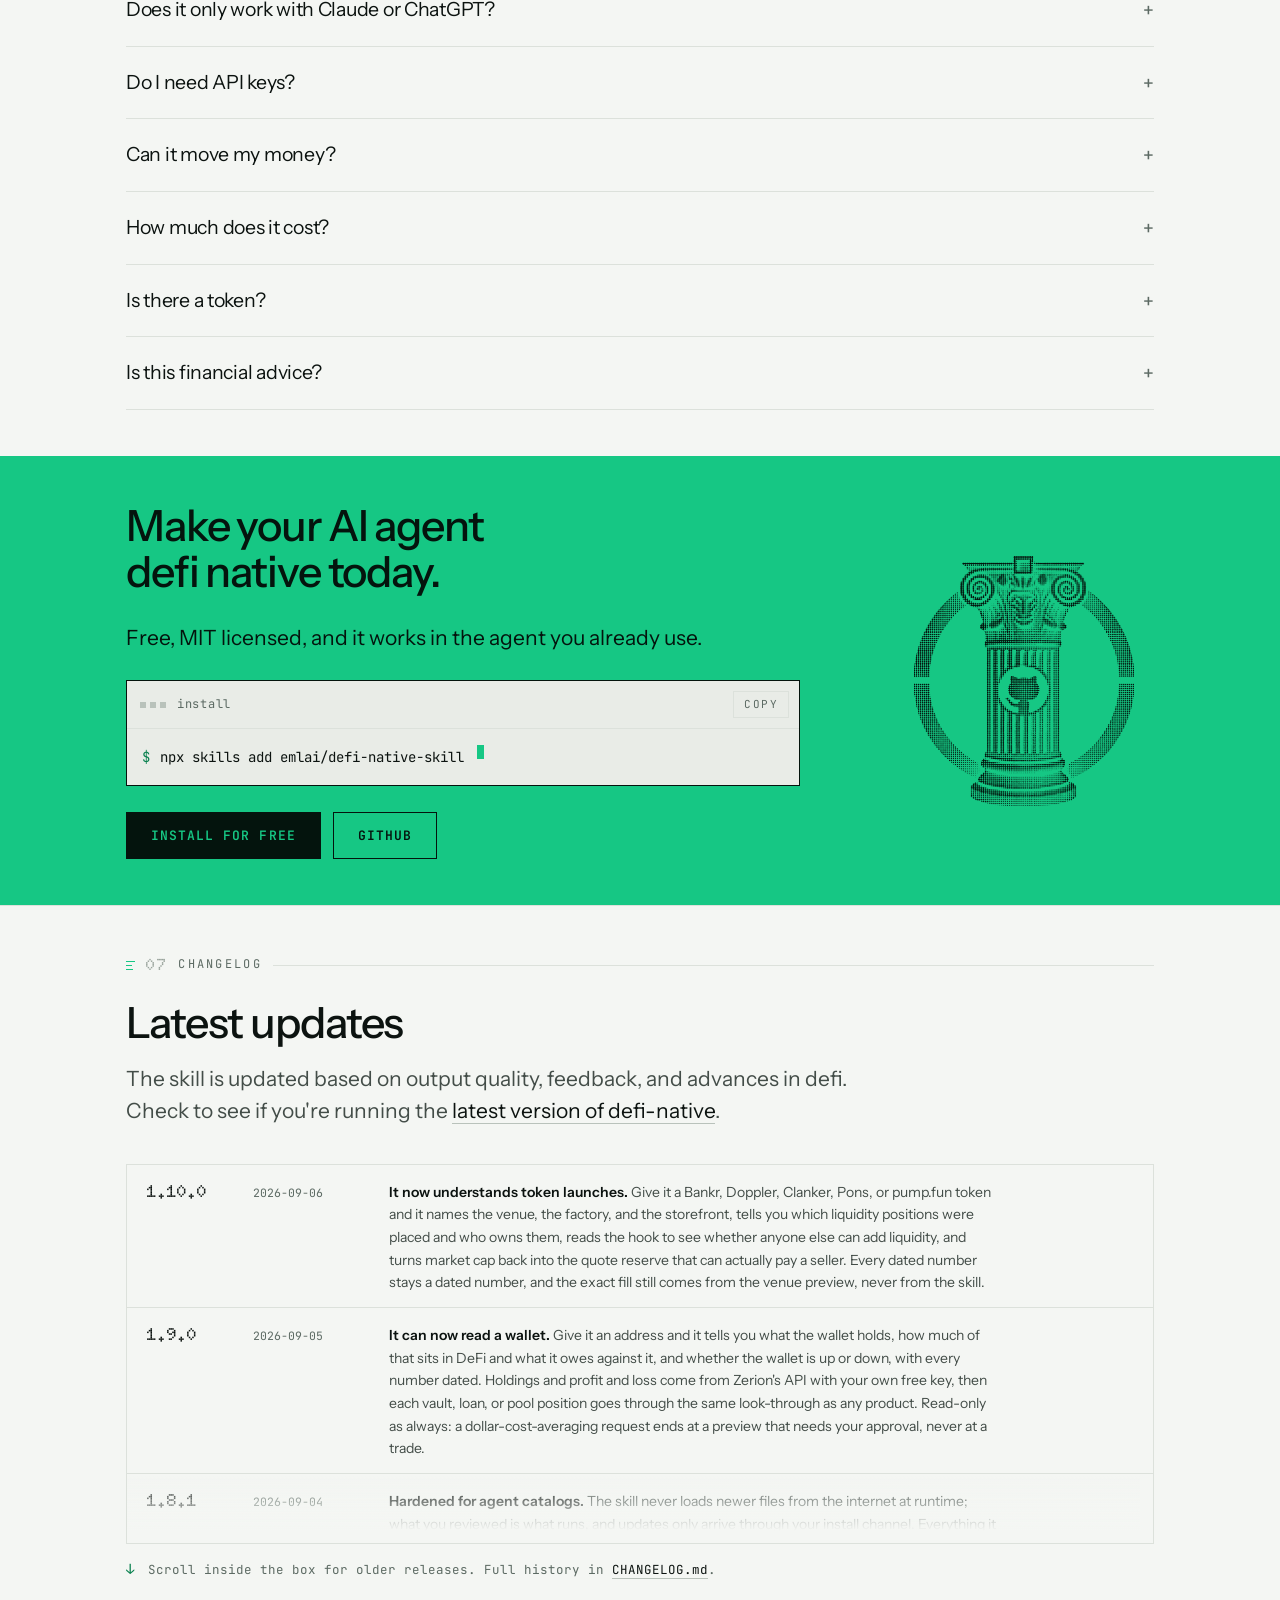
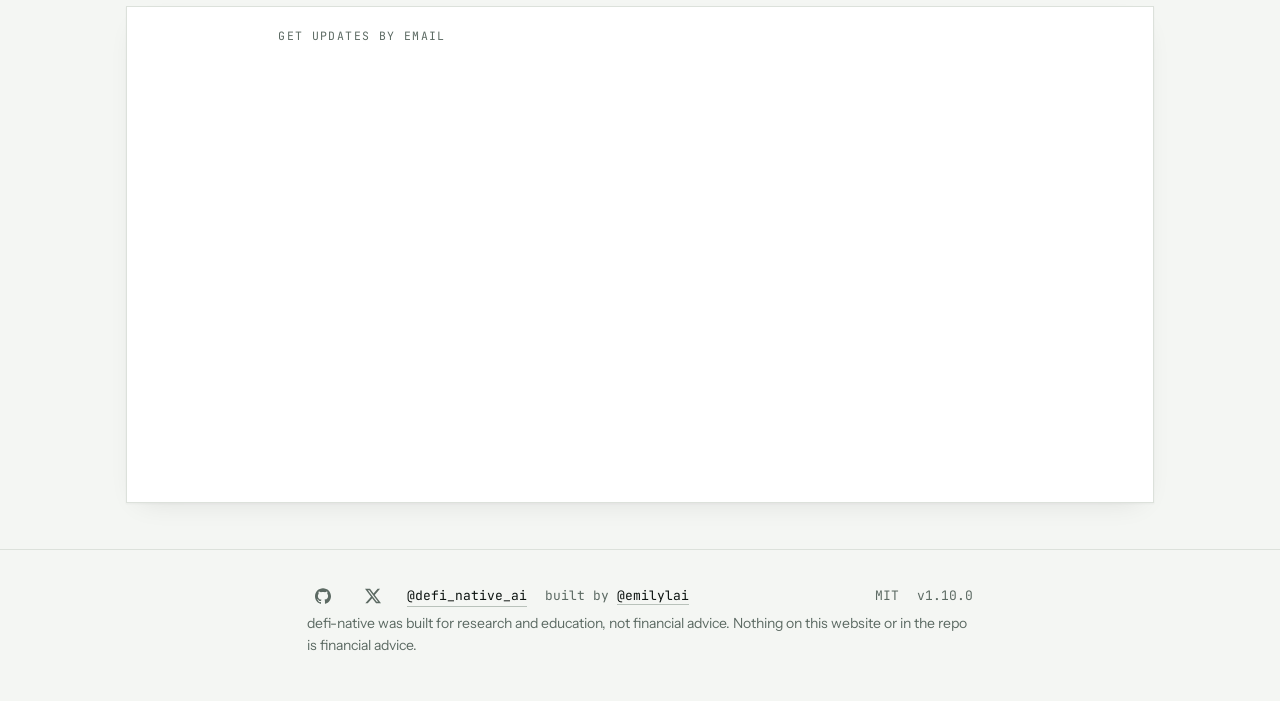
==== commit b9810985: "Zerion follow-ups: drop scout row, placeholder eval address, move wallet rules to data-sources Co-Au" ====
--- a/site/index.html
+++ b/site/index.html
@@ -49,7 +49,7 @@
       <span class="brandmark" aria-hidden="true"></span>
       <span class="wordmark">defi-native</span>
     </a>
-    <span class="vtag num">v1.9.0</span>
+    <span class="vtag num">v1.10.0</span>
     <nav>
       <div class="menu-wrap">
         <button type="button" class="menubtn" aria-expanded="false" aria-controls="sitemenu">Menu</button>
@@ -141,7 +141,7 @@
                 <div class="term-rule"></div>
                 <p class="tl"><span class="k">?</span><span>Which agent?  detected automatically</span></p>
                 <p class="tl"><span class="k">?</span><span>Install where?  defaults are fine</span></p>
-                <p class="tl"><span class="k">&check;</span><span>defi-native v1.9.0 installed</span></p>
+                <p class="tl"><span class="k">&check;</span><span>defi-native v1.10.0 installed</span></p>
                 <div class="term-rule"></div>
                 <p class="tl wrap typing">
                   <span class="p">&gt;</span>
@@ -156,10 +156,10 @@
 
     <div class="frame">
       <div class="stats">
-        <div class="stat"><div class="v num">124+</div><div class="k">sources</div></div>
-        <div class="stat"><div class="v num">36</div><div class="k">live data routes</div></div>
-        <div class="stat"><div class="v num">124</div><div class="k">glossary terms</div></div>
-        <div class="stat"><div class="v num">13</div><div class="k">graded evals</div></div>
+        <div class="stat"><div class="v num">140+</div><div class="k">sources</div></div>
+        <div class="stat"><div class="v num">35</div><div class="k">live data routes</div></div>
+        <div class="stat"><div class="v num">136</div><div class="k">glossary terms</div></div>
+        <div class="stat"><div class="v num">14</div><div class="k">graded evals</div></div>
       </div>
 
       <details class="seeall">
@@ -421,7 +421,7 @@
                   <div class="term-rule"></div>
                   <p class="tl"><span class="k">?</span><span>Which agent?  detected automatically</span></p>
                   <p class="tl"><span class="k">?</span><span>Install where?  defaults are fine</span></p>
-                  <p class="tl"><span class="k">&check;</span><span>defi-native v1.9.0 installed</span></p>
+                  <p class="tl"><span class="k">&check;</span><span>defi-native v1.10.0 installed</span></p>
                   <p class="tl muted"><span class="p">$</span><span>start a new session</span><span class="caret" aria-hidden="true"></span></p>
                 </div>
               </div>
@@ -636,6 +636,10 @@
       <div class="log-wrap">
       <div class="log">
         <div class="entry current">
+          <div class="v num">1.10.0</div><div class="d num">2026-09-06</div>
+          <p class="s"><b>It now understands token launches.</b> Give it a Bankr, Doppler, Clanker, Pons, or pump.fun token and it names the venue, the factory, and the storefront, tells you which liquidity positions were placed and who owns them, reads the hook to see whether anyone else can add liquidity, and turns market cap back into the quote reserve that can actually pay a seller. Every dated number stays a dated number, and the exact fill still comes from the venue preview, never from the skill.</p>
+        </div>
+        <div class="entry">
           <div class="v num">1.9.0</div><div class="d num">2026-09-05</div>
           <p class="s"><b>It can now read a wallet.</b> Give it an address and it tells you what the wallet holds, how much of that sits in DeFi and what it owes against it, and whether the wallet is up or down, with every number dated. Holdings and profit and loss come from Zerion's API with your own free key, then each vault, loan, or pool position goes through the same look-through as any product. Read-only as always: a dollar-cost-averaging request ends at a preview that needs your approval, never at a trade.</p>
         </div>
@@ -704,7 +708,7 @@
         <span>built by <a href="https://x.com/emilylai">@emilylai</a></span>
         <span class="sp"></span>
         <span>MIT</span>
-        <span class="num">v1.9.0</span>
+        <span class="num">v1.10.0</span>
       </div>
       <p class="foot-note">defi-native was built for research and education, not financial advice. Nothing on this website or in the repo is financial advice.</p>
     </div>
